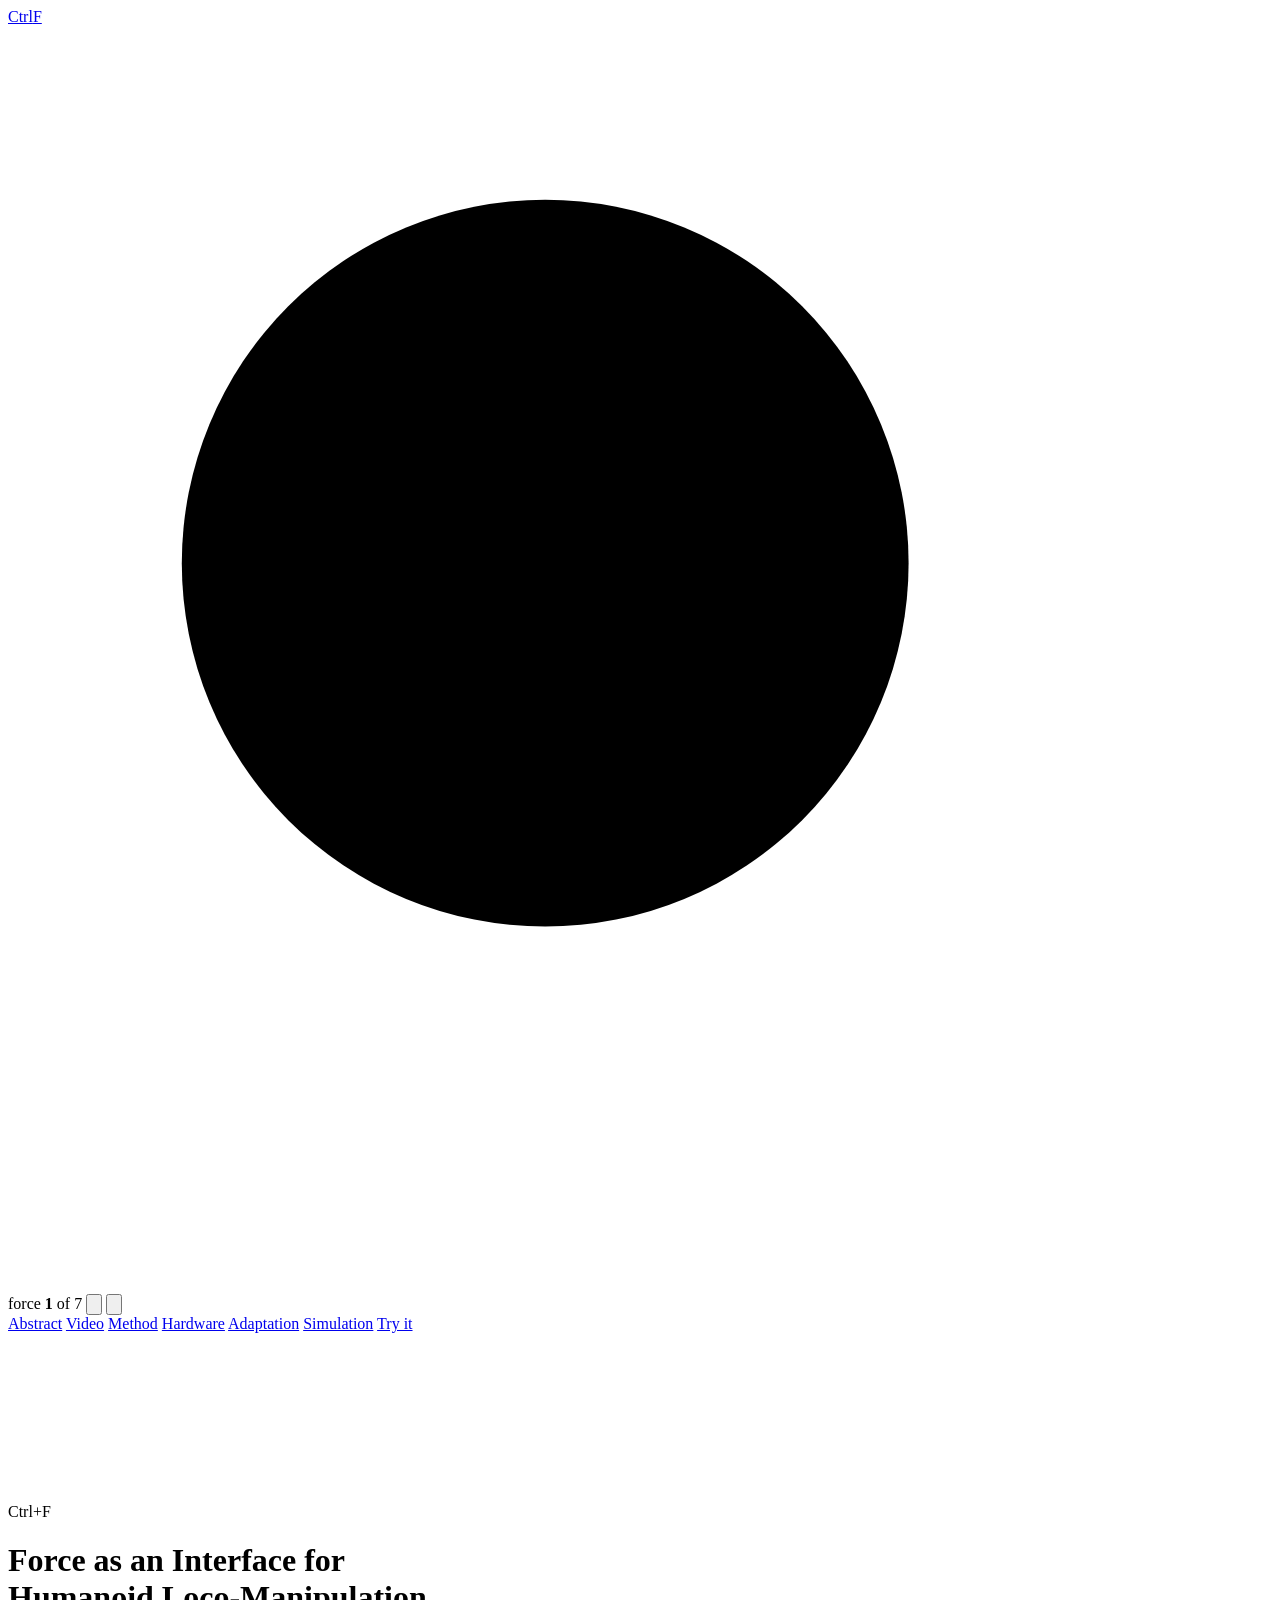
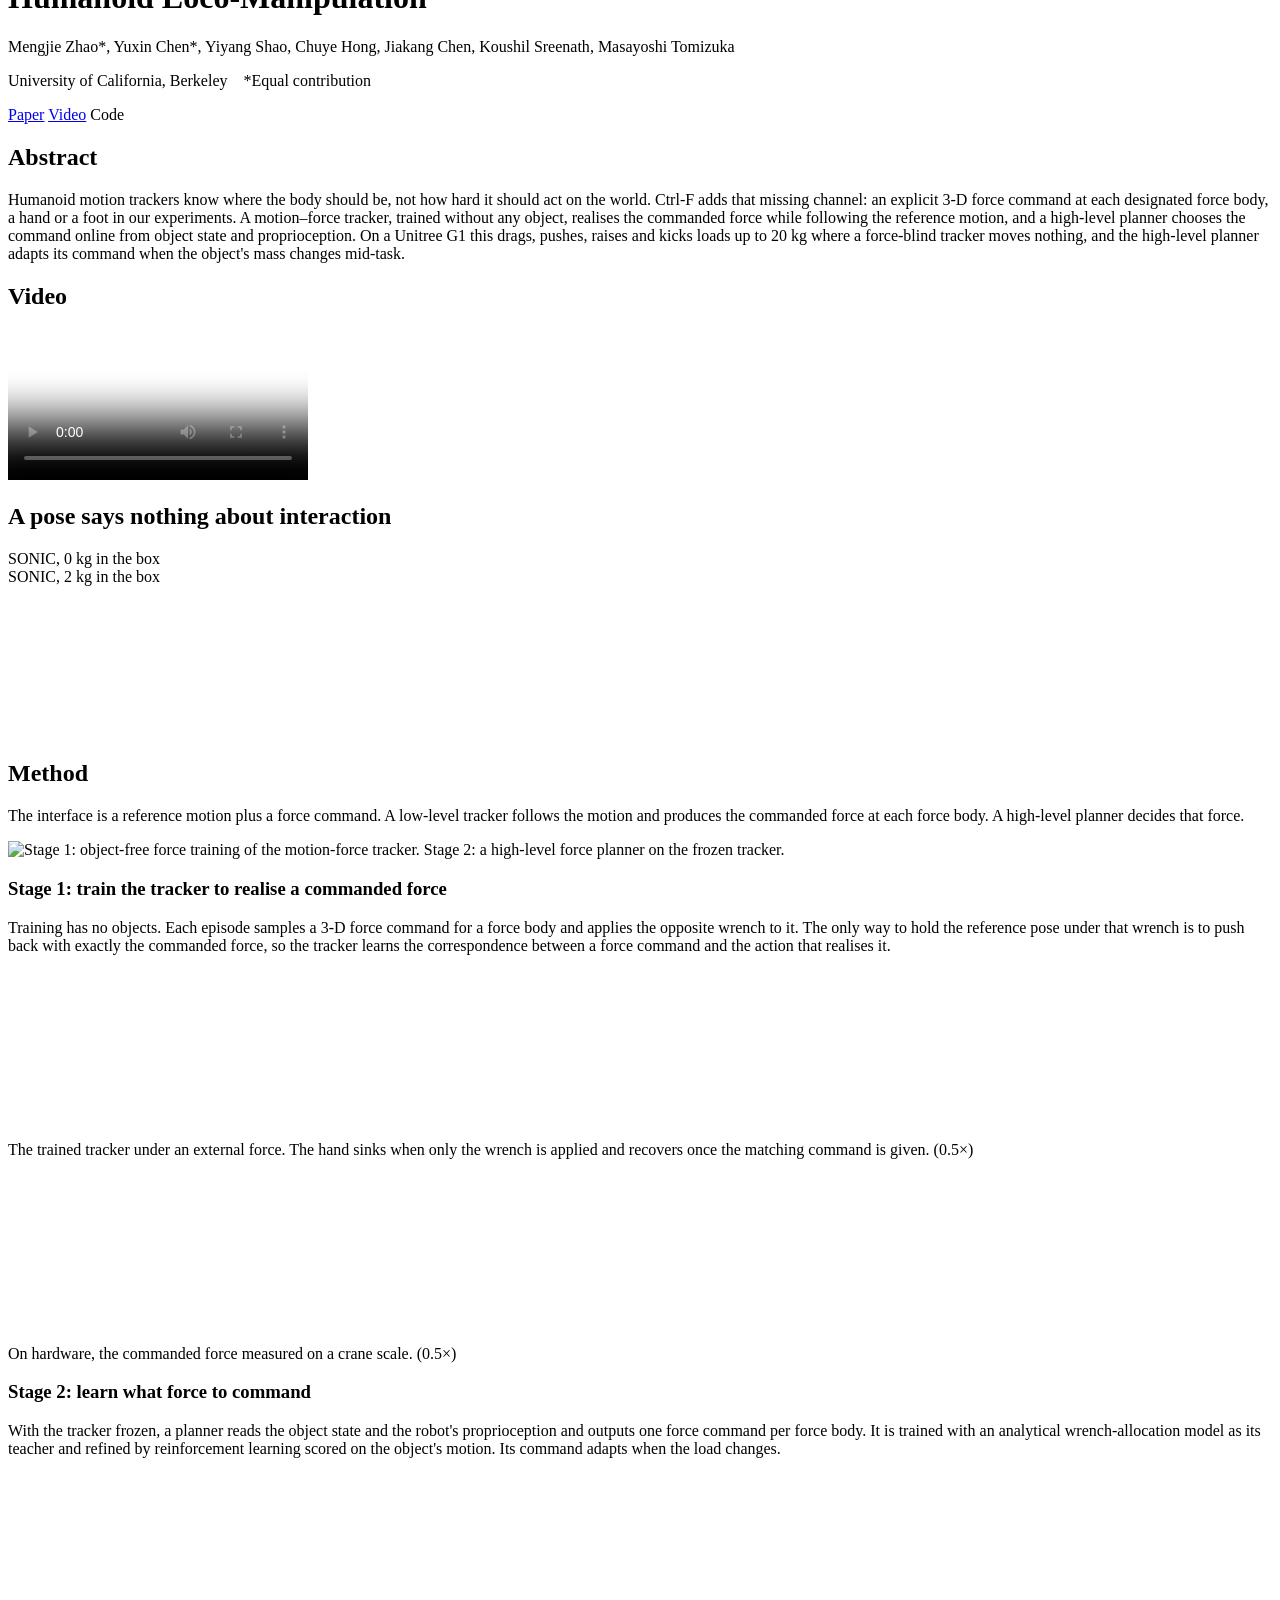
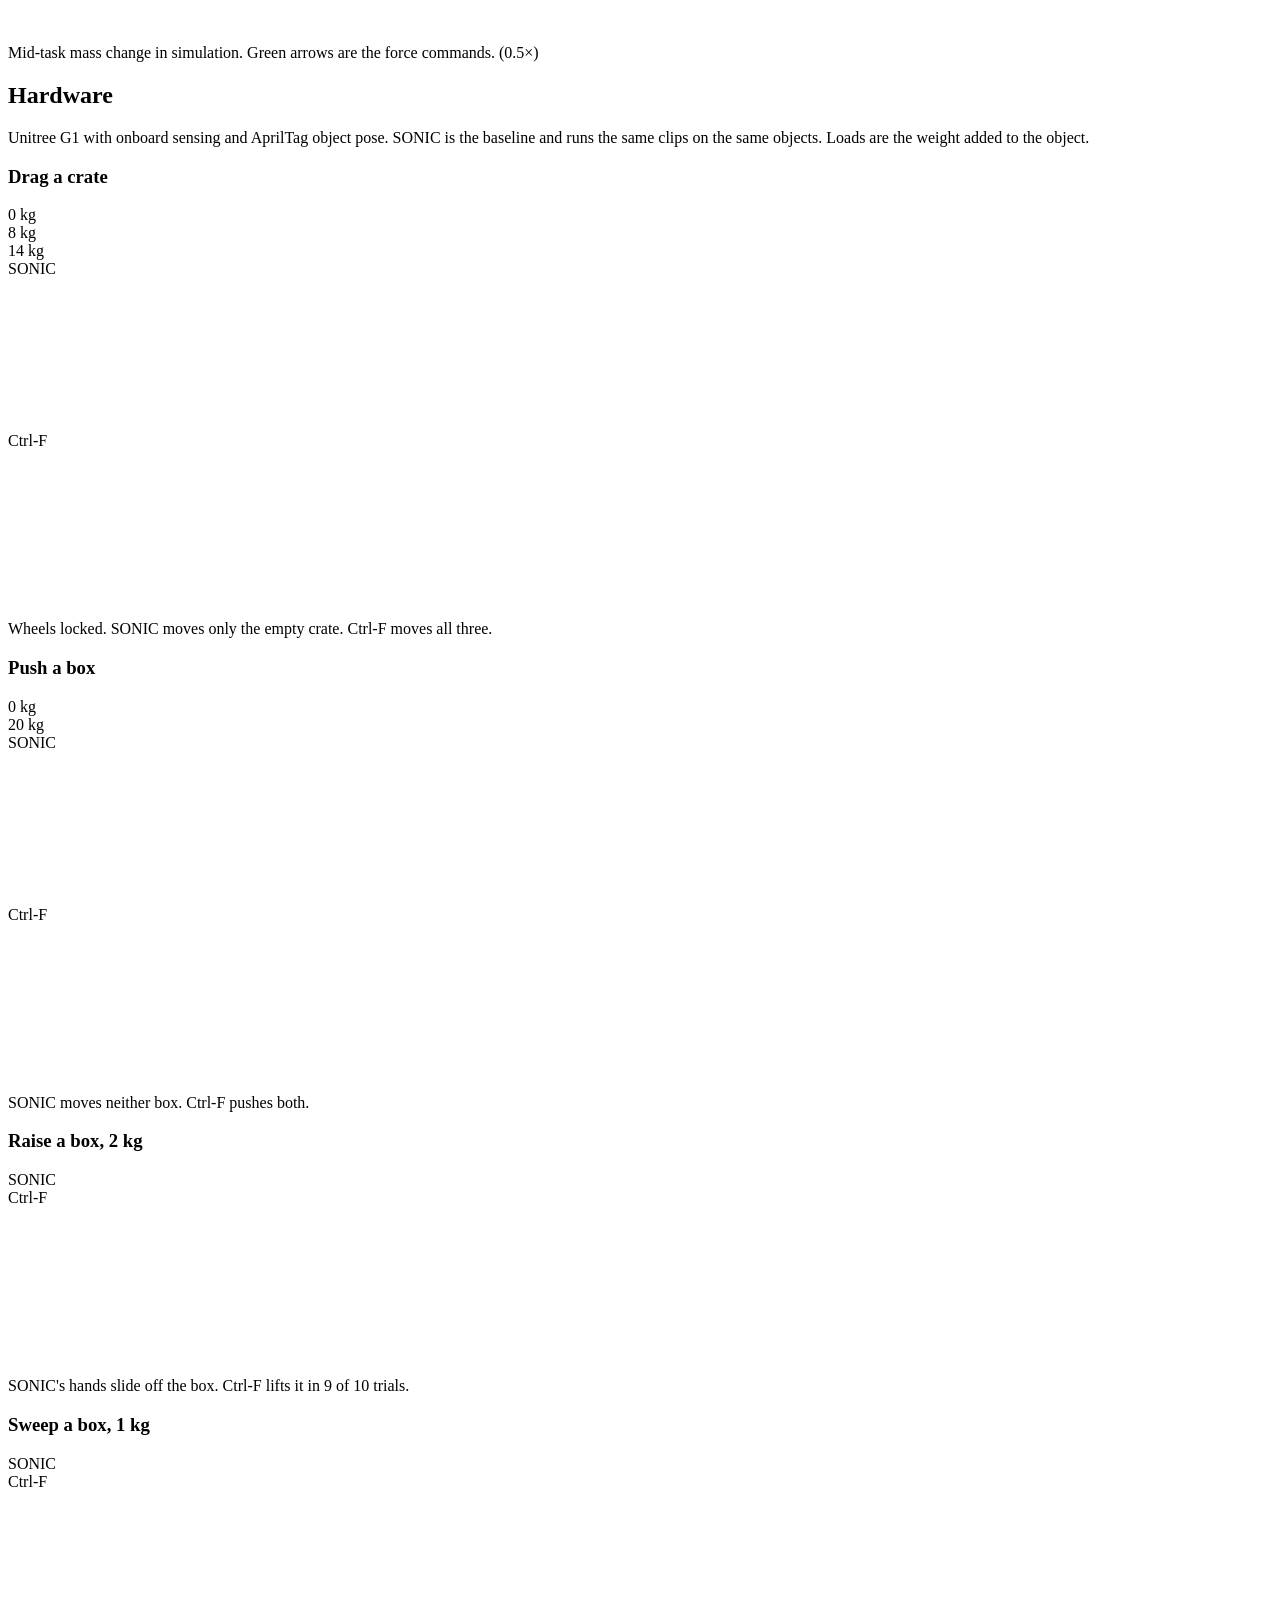
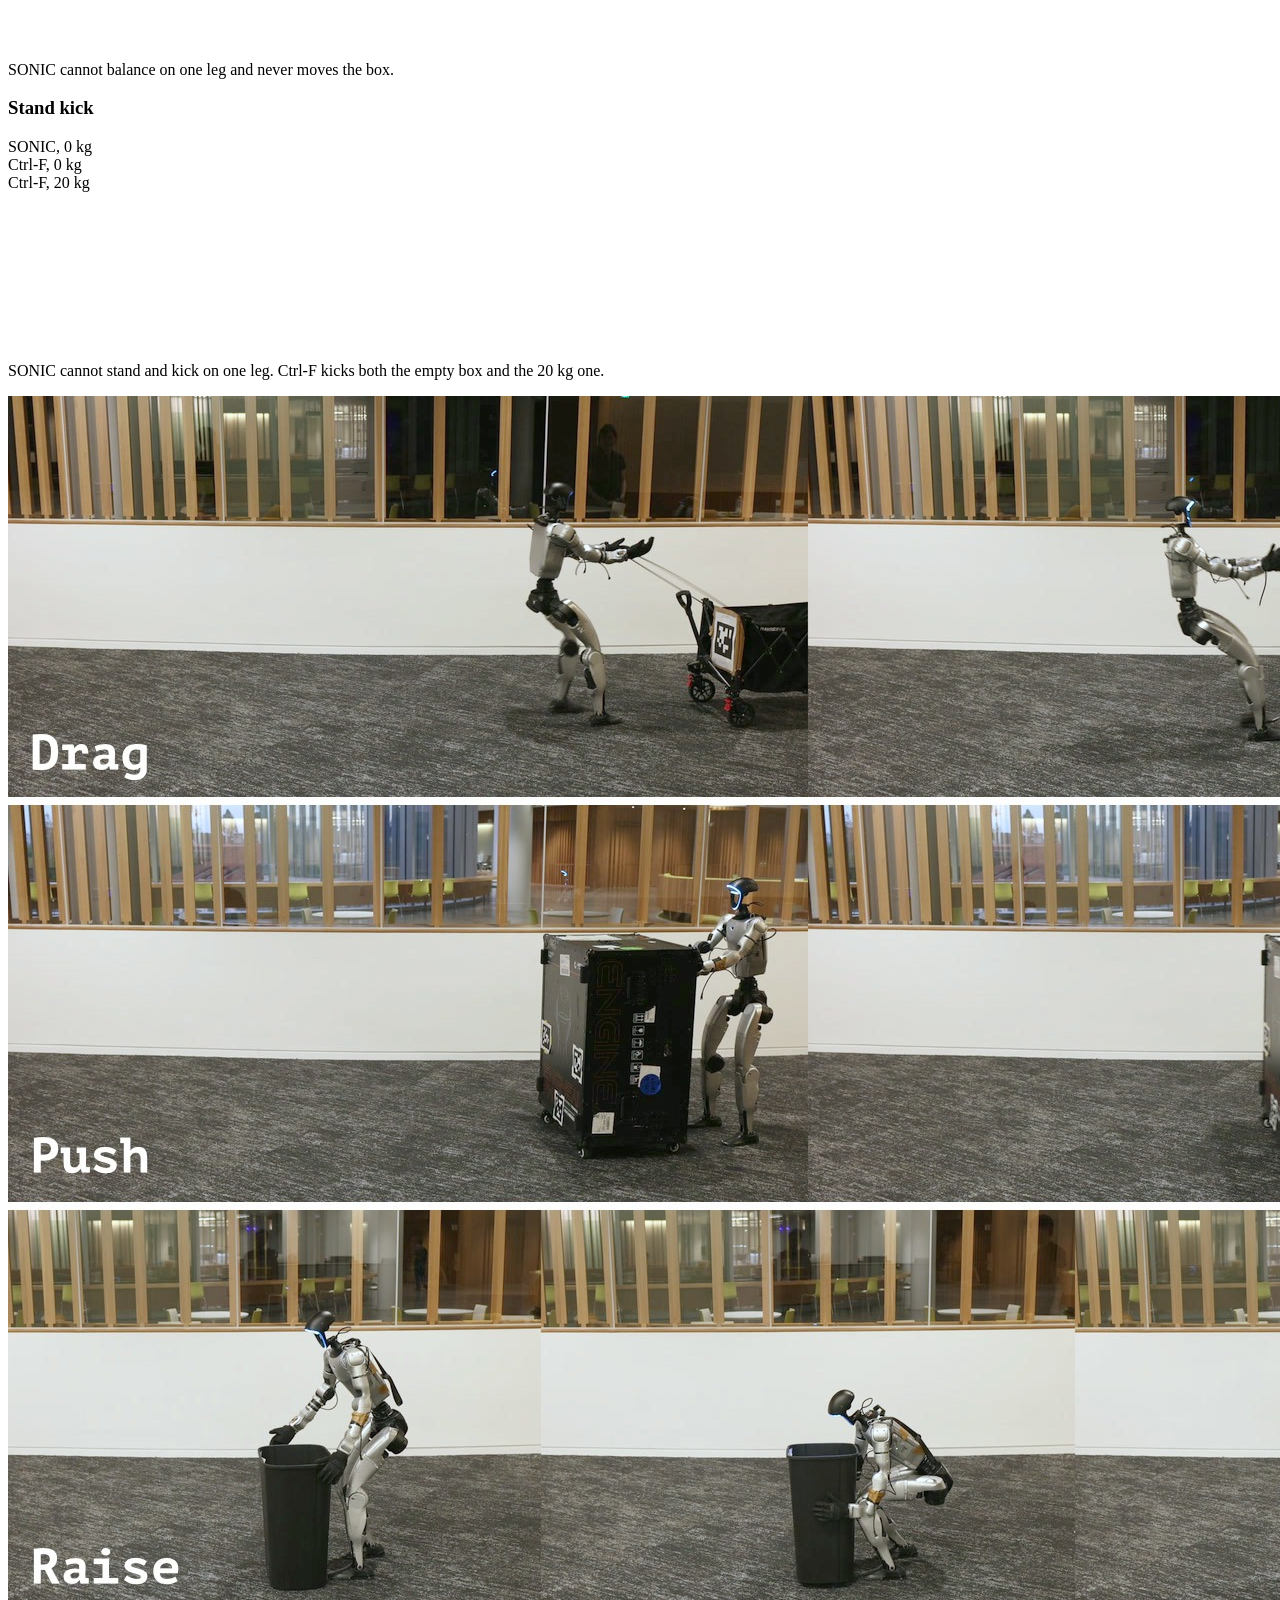
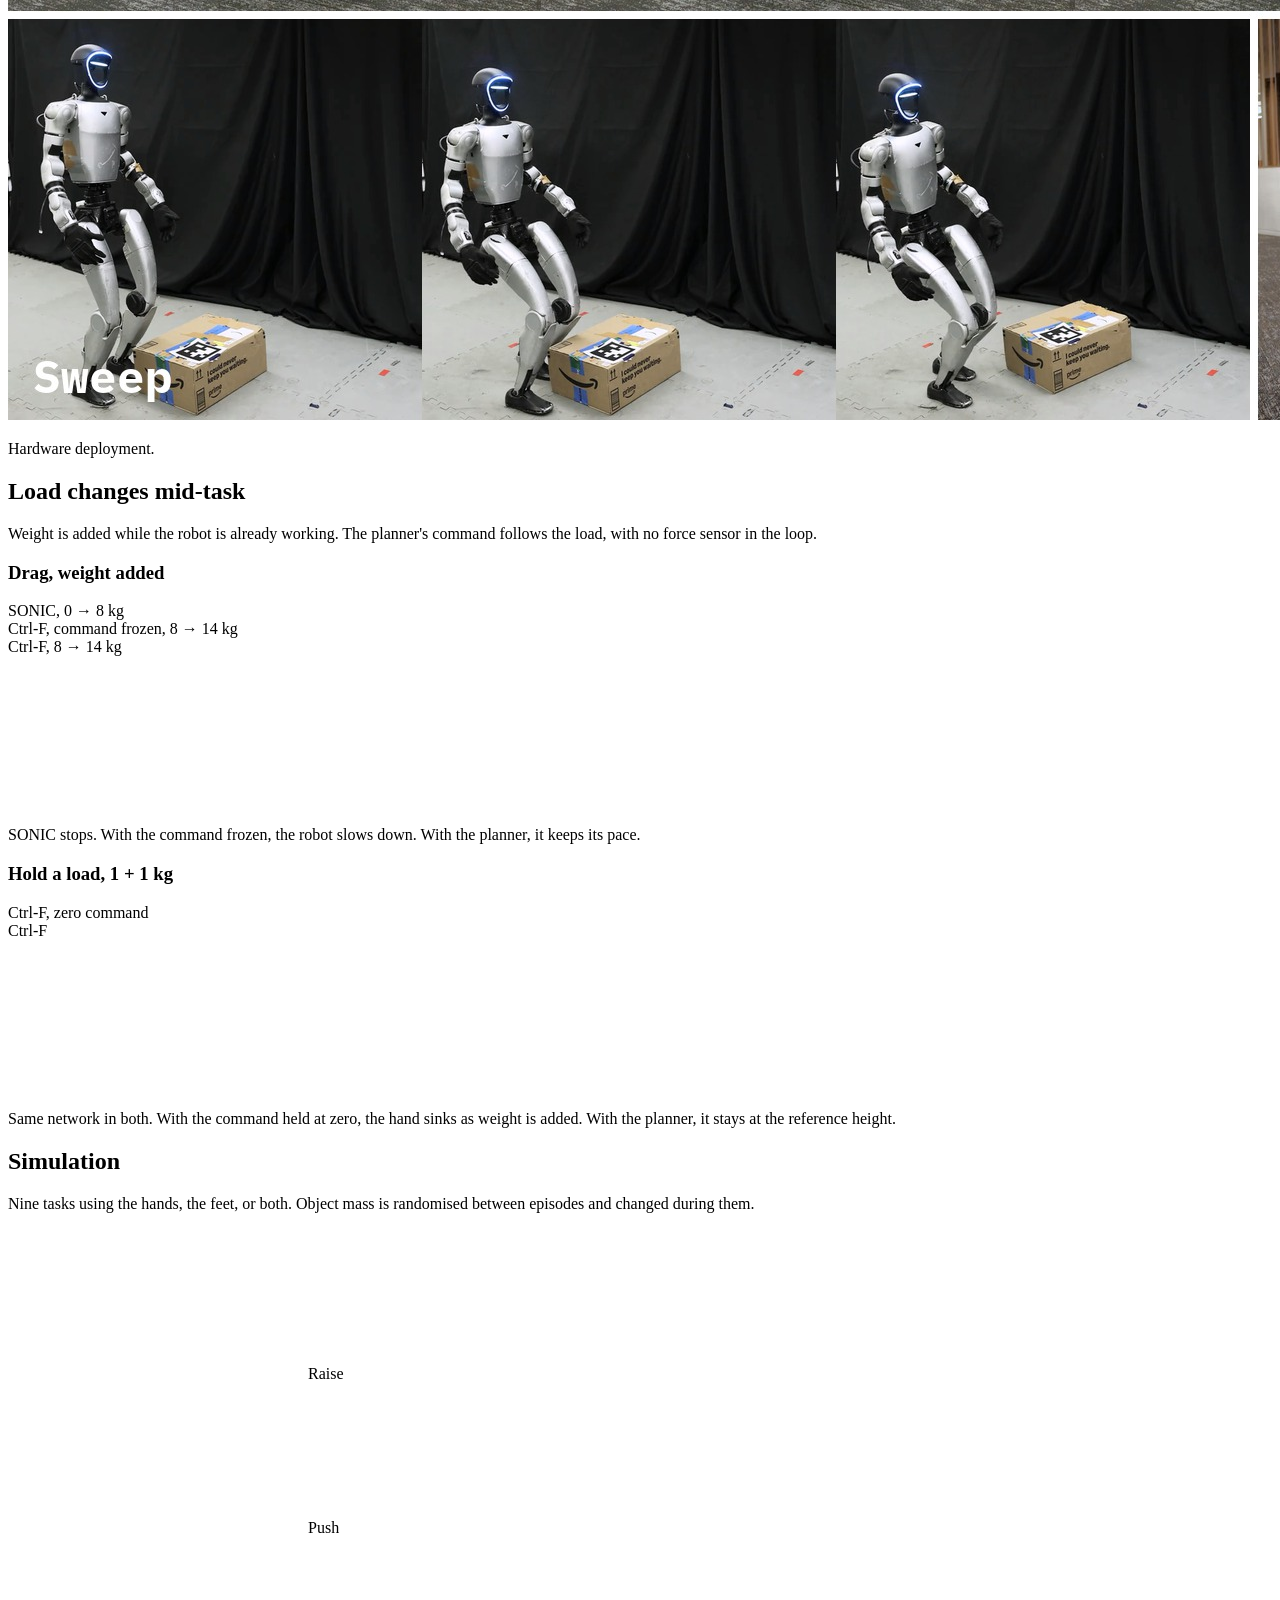
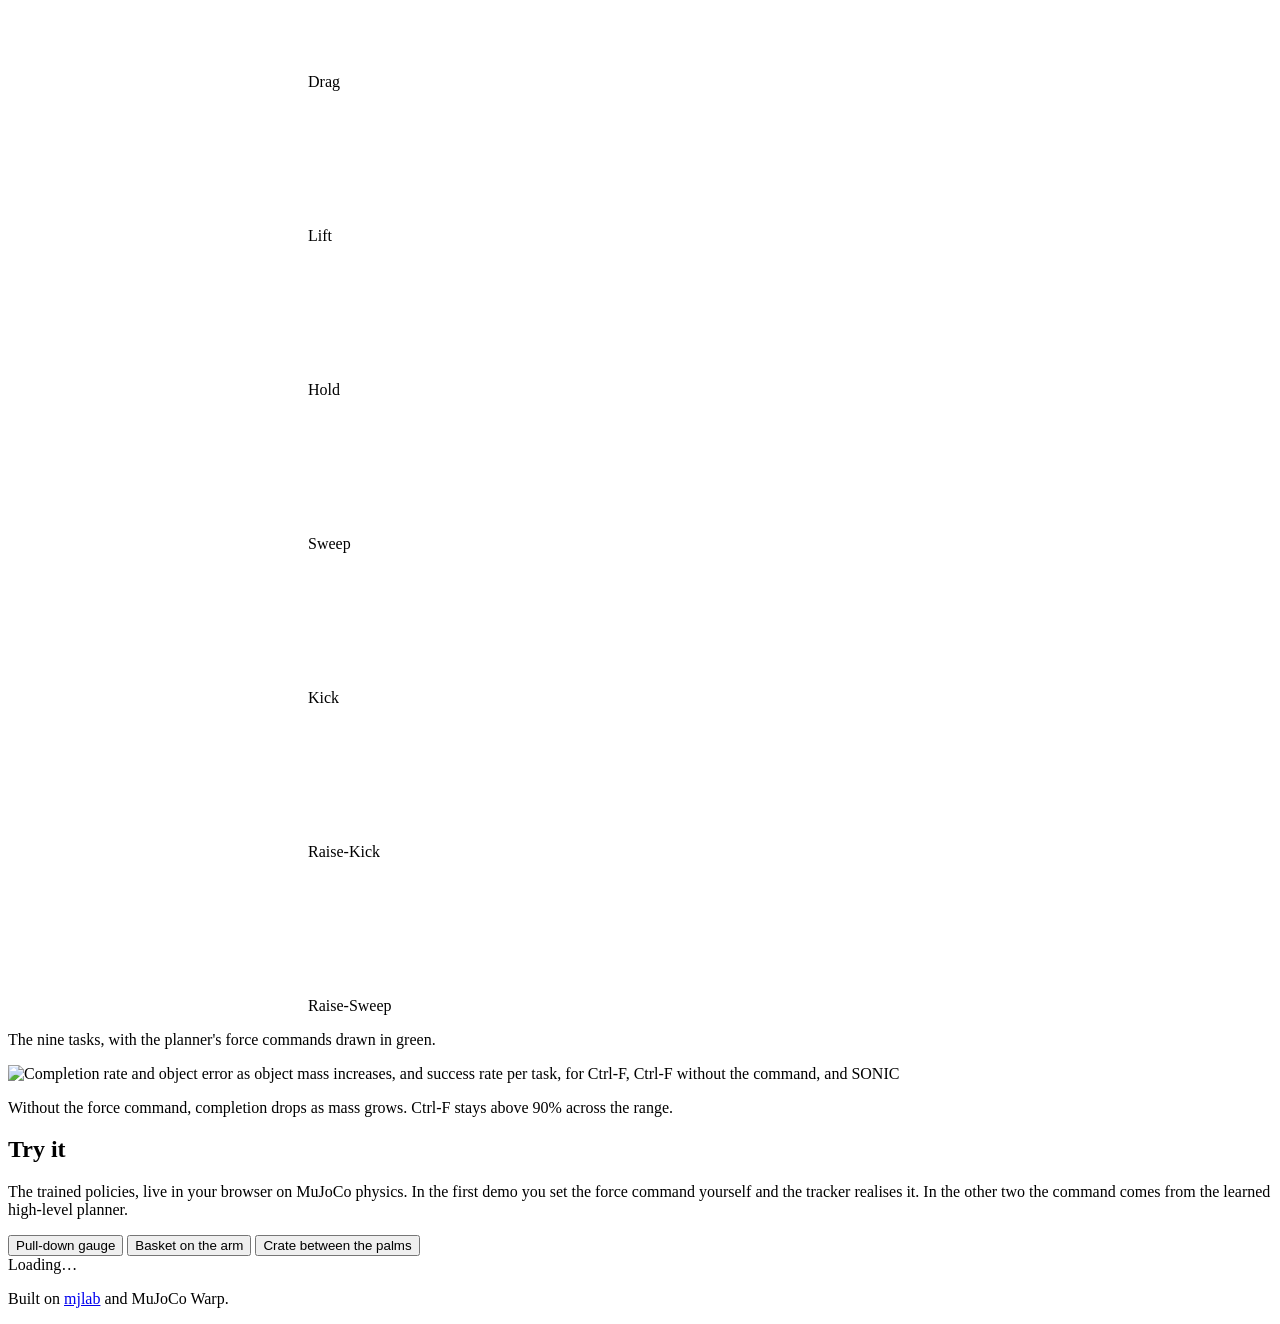
==== night.html @ f134eea0 "Hardware figure: use the new six-task strip from the paper Co-Authored-By: Claude Opus 5.5 <noreply@" ====
<!doctype html>
<html lang="en">
<head>
<meta charset="utf-8">
<meta name="viewport" content="width=device-width, initial-scale=1">
<title>Ctrl-F: Force as an Interface for Humanoid Loco-Manipulation</title>
<meta name="description" content="Ctrl-F augments humanoid motion tracking with an explicit force command: a 3-D force at each hand or foot, chosen online from object state.">
<link rel="icon" href="favicon.ico" sizes="48x48">
<link rel="icon" href="assets/icon/favicon.svg" type="image/svg+xml">
<link rel="apple-touch-icon" href="assets/icon/apple-touch-icon.png">
<meta property="og:type" content="website">
<meta property="og:url" content="https://forcectrl.github.io/">
<meta property="og:title" content="Ctrl-F: Force as an Interface for Humanoid Loco-Manipulation">
<meta property="og:description" content="Ctrl-F augments humanoid motion tracking with an explicit force command: a 3-D force at each hand or foot, chosen online from object state.">
<meta property="og:image" content="https://forcectrl.github.io/assets/icon/og.png">
<meta property="og:image:width" content="1200">
<meta property="og:image:height" content="630">
<meta name="twitter:card" content="summary_large_image">
<meta name="twitter:image" content="https://forcectrl.github.io/assets/icon/og.png">
<link rel="preconnect" href="https://fonts.googleapis.com">
<link rel="preconnect" href="https://fonts.gstatic.com" crossorigin>
<link href="https://fonts.googleapis.com/css2?family=Inter+Tight:wght@600;700&family=Inter:wght@400;500;600&display=swap" rel="stylesheet">
<meta name="robots" content="noindex">
<link rel="stylesheet" href="styles.css?v=45">
<link rel="stylesheet" href="styles-night.css?v=3">
</head>
<body>

<nav class="nav" aria-label="Sections">
  <a class="nav-brand" href="#top" aria-label="Ctrl-F"><span class="key key-sm">Ctrl</span><span class="key key-sm">F</span></a>
  <div class="find" role="search" aria-label="Sections as find matches">
    <svg class="find-ico" viewBox="0 0 16 16" aria-hidden="true"><circle cx="6.8" cy="6.8" r="4.6"/><path d="M10.2 10.2 14 14"/></svg>
    <span class="find-q" aria-hidden="true">force</span>
    <span class="find-n" aria-live="polite"><b>1</b> of 7</span>
    <span class="find-sep" aria-hidden="true"></span>
    <button class="find-btn" type="button" data-step="-1" aria-label="Previous section"><svg viewBox="0 0 16 16" aria-hidden="true"><path d="M4 10l4-4 4 4"/></svg></button>
    <button class="find-btn" type="button" data-step="1" aria-label="Next section"><svg viewBox="0 0 16 16" aria-hidden="true"><path d="M4 6l4 4 4-4"/></svg></button>
  </div>
  <div class="nav-links">
    <a href="#abstract">Abstract</a>
    <a href="#video">Video</a>
    <a href="#method">Method</a>
    <a href="#hardware">Hardware</a>
    <a href="#adapt">Adaptation</a>
    <a href="#sim">Simulation</a>
    <a href="#demo">Try it</a>
  </div>
</nav>

<main id="top">

<div class="hero-pin">
<header class="hero">
  <div class="hero-media">
  <video class="hero-video" autoplay muted loop playsinline poster="assets/posters/teaser.jpg" data-hero>
    <source src="assets/clips/teaser.mp4" type="video/mp4">
  </video>
  <div class="hero-shade"></div>
  </div>
  <div class="wrap hero-inner">
    <p class="wordmark" aria-label="Ctrl-F"><span class="key"><span class="cap">Ctrl</span></span><span class="plus">+</span><span class="key"><span class="cap">F</span></span></p>
    <h1 class="title">Force as an Interface for<br> Humanoid Loco-Manipulation</h1>
    <p class="authors"><span>Mengjie Zhao*</span>, <span>Yuxin Chen*</span>, <span>Yiyang Shao</span>, <span>Chuye Hong</span>, <span>Jiakang Chen</span>, <span>Koushil Sreenath</span>, <span>Masayoshi Tomizuka</span></p>
    <p class="affil">University of California, Berkeley&emsp;<span>*Equal contribution</span></p>
    <p class="links">
      <a class="pill solid lg" href="assets/ctrlf_icra_draft.pdf">Paper</a>
      <a class="pill out lg" href="#video">Video</a>
      <span class="pill out lg">Code</span>
    </p>
  </div>
</header>
<div class="hero-hold" aria-hidden="true"></div>
</div>

<section id="abstract" class="sec">
  <div class="wrap-copy head">
    <h2 class="hx">Abstract</h2>
    <p class="lede big">Humanoid motion trackers know where the body should be, not how hard it should act on the world. Ctrl-F adds that missing channel: an explicit 3-D force command at each designated force body, a hand or a foot in our experiments. A motion&ndash;force tracker, trained without any object, realises the commanded force while following the reference motion, and a high-level planner chooses the command online from object state and proprioception. On a Unitree G1 this drags, pushes, raises and kicks loads up to 20 kg where a force-blind tracker moves nothing, and the high-level planner adapts its command when the object's mass changes mid-task.</p>
  </div>
</section>

<section id="video" class="sec band">
  <div class="wrap-copy head">
    <h2 class="hx">Video</h2>
  </div>
  <div class="wrap-mid">
    <video class="card" controls playsinline preload="metadata" poster="assets/posters/teaser.jpg">
      <source src="assets/video/ctrlf_web_film_1080p.mp4" type="video/mp4">
    </video>
  </div>
</section>

<section id="problem" class="sec">
  <div class="wrap-copy head">
    <h2 class="hx">A pose says nothing about interaction</h2>
  </div>
  <div class="wrap-mid">
    <div class="grid grid-2 portrait">
      <div class="hdr">SONIC, 0 kg in the box</div>
      <div class="hdr">SONIC, 2 kg in the box</div>
      <video muted loop playsinline preload="none" poster="assets/posters/bg_sonic_raise_0kg.jpg" data-lazy><source src="assets/clips/bg_sonic_raise_0kg.mp4" type="video/mp4"></video>
      <video muted loop playsinline preload="none" poster="assets/posters/bg_sonic_raise_2kg.jpg" data-lazy><source src="assets/clips/bg_sonic_raise_2kg.mp4" type="video/mp4"></video>
    </div>
  </div>
</section>

<section id="method" class="sec band">
  <div class="wrap-copy head">
    <h2 class="hx">Method</h2>
    <p class="lede">The interface is a reference motion plus a force command. A low-level tracker follows the motion and produces the commanded force at each force body. A high-level planner decides that force.</p>
  </div>
  <div class="wrap-mid method-pin">
    <div class="pin">
      <div class="card white pad fig-stages"><img src="assets/fig/fig_method_dark.png" alt="Stage 1: object-free force training of the motion-force tracker. Stage 2: a high-level force planner on the frozen tracker." loading="lazy"><i class="veil v1"></i><i class="veil v2"></i></div>
    </div>
    <div class="steps">
      <div class="step" data-step="1">
        <h3 class="hl-head">Stage 1: train the tracker to realise a commanded force</h3>
        <p class="lede">Training has no objects. Each episode samples a 3-D force command for a force body and applies the opposite wrench to it. The only way to hold the reference pose under that wrench is to push back with exactly the commanded force, so the tracker learns the correspondence between a force command and the action that realises it.</p>
    <div class="grid grid-2 stage-media">
      <div>
        <video muted loop playsinline preload="none" poster="assets/posters/sup_mech.jpg" data-lazy><source src="assets/clips/sup_mech.mp4" type="video/mp4"></video>
        <p class="figcap">The trained tracker under an external force. The hand sinks when only the wrench is applied and recovers once the matching command is given. (0.5&times;)</p>
      </div>
      <div>
        <video muted loop playsinline preload="none" poster="assets/posters/sup_gauge.jpg" data-lazy><source src="assets/clips/sup_gauge.mp4" type="video/mp4"></video>
        <p class="figcap">On hardware, the commanded force measured on a crane scale. (0.5&times;)</p>
      </div>
    </div>
      </div>
      <div class="step" data-step="2">
        <h3 class="hl-head">Stage 2: learn what force to command</h3>
        <p class="lede">With the tracker frozen, a planner reads the object state and the robot's proprioception and outputs one force command per force body. It is trained with an analytical wrench-allocation model as its teacher and refined by reinforcement learning scored on the object's motion. Its command adapts when the load changes.</p>
    <video class="card" muted loop playsinline preload="none" poster="assets/posters/sim_mass_step.jpg" data-lazy><source src="assets/clips/sim_mass_step.mp4" type="video/mp4"></video>
    <p class="figcap">Mid-task mass change in simulation. Green arrows are the force commands. (0.5&times;)</p>
      </div>
    </div>
  </div>
</section>

<section id="hardware" class="sec">
  <div class="wrap-copy head">
    <h2 class="hx">Hardware</h2>
    <p class="lede">Unitree G1 with onboard sensing and AprilTag object pose. SONIC is the baseline and runs the same clips on the same objects. Loads are the weight added to the object.</p>
  </div>

  <div class="wrap-mid block">
    <h3 class="hl-sub">Drag a crate</h3>
    <div class="grid grid-3 labeled">
      <div></div><div class="hdr">0 kg</div><div class="hdr">8 kg</div><div class="hdr">14 kg</div>
      <div class="row">SONIC</div>
      <video muted loop playsinline preload="none" poster="assets/posters/drag_sonic_0.jpg" data-lazy><source src="assets/clips/drag_sonic_0.mp4" type="video/mp4"></video>
      <video muted loop playsinline preload="none" poster="assets/posters/drag_sonic_8.jpg" data-lazy><source src="assets/clips/drag_sonic_8.mp4" type="video/mp4"></video>
      <video muted loop playsinline preload="none" poster="assets/posters/drag_sonic_14.jpg" data-lazy><source src="assets/clips/drag_sonic_14.mp4" type="video/mp4"></video>
      <div class="row">Ctrl-F</div>
      <video muted loop playsinline preload="none" poster="assets/posters/drag_ours_0.jpg" data-lazy><source src="assets/clips/drag_ours_0.mp4" type="video/mp4"></video>
      <video muted loop playsinline preload="none" poster="assets/posters/drag_ours_8.jpg" data-lazy><source src="assets/clips/drag_ours_8.mp4" type="video/mp4"></video>
      <video muted loop playsinline preload="none" poster="assets/posters/drag_ours_14.jpg" data-lazy><source src="assets/clips/drag_ours_14.mp4" type="video/mp4"></video>
    </div>
    <p class="figcap center">Wheels locked. SONIC moves only the empty crate. Ctrl-F moves all three.</p>
  </div>

  <div class="wrap-mid block">
    <h3 class="hl-sub">Push a box</h3>
    <div class="grid grid-2 labeled">
      <div></div><div class="hdr">0 kg</div><div class="hdr">20 kg</div>
      <div class="row">SONIC</div>
      <video muted loop playsinline preload="none" poster="assets/posters/push_sonic_0.jpg" data-lazy><source src="assets/clips/push_sonic_0.mp4" type="video/mp4"></video>
      <video muted loop playsinline preload="none" poster="assets/posters/push_sonic_20.jpg" data-lazy><source src="assets/clips/push_sonic_20.mp4" type="video/mp4"></video>
      <div class="row">Ctrl-F</div>
      <video muted loop playsinline preload="none" poster="assets/posters/push_ours_0.jpg" data-lazy><source src="assets/clips/push_ours_0.mp4" type="video/mp4"></video>
      <video muted loop playsinline preload="none" poster="assets/posters/push_ours_20.jpg" data-lazy><source src="assets/clips/push_ours_20.mp4" type="video/mp4"></video>
    </div>
    <p class="figcap center">SONIC moves neither box. Ctrl-F pushes both.</p>
  </div>

  <div class="wrap-mid block">
    <div class="grid grid-2 gap-wide">
      <div>
        <h3 class="hl-sub">Raise a box, 2 kg</h3>
        <div class="grid grid-2 portrait">
          <div class="hdr">SONIC</div><div class="hdr">Ctrl-F</div>
          <video muted loop playsinline preload="none" poster="assets/posters/raise_sonic_2kg.jpg" data-lazy><source src="assets/clips/raise_sonic_2kg.mp4" type="video/mp4"></video>
          <video muted loop playsinline preload="none" poster="assets/posters/raise_ours_2kg.jpg" data-lazy><source src="assets/clips/raise_ours_2kg.mp4" type="video/mp4"></video>
        </div>
        <p class="figcap">SONIC's hands slide off the box. Ctrl-F lifts it in 9 of 10 trials.</p>
      </div>
      <div>
        <h3 class="hl-sub">Sweep a box, 1 kg</h3>
        <div class="grid grid-2 portrait">
          <div class="hdr">SONIC</div><div class="hdr">Ctrl-F</div>
          <video muted loop playsinline preload="none" poster="assets/posters/sweep_sonic.jpg" data-lazy><source src="assets/clips/sweep_sonic.mp4" type="video/mp4"></video>
          <video muted loop playsinline preload="none" poster="assets/posters/sweep_ours.jpg" data-lazy><source src="assets/clips/sweep_ours.mp4" type="video/mp4"></video>
        </div>
        <p class="figcap">SONIC cannot balance on one leg and never moves the box.</p>
      </div>
    </div>
  </div>

  <div class="wrap-mid block">
    <h3 class="hl-sub">Stand kick</h3>
    <div class="grid grid-3 portrait">
      <div class="hdr">SONIC, 0 kg</div><div class="hdr">Ctrl-F, 0 kg</div><div class="hdr">Ctrl-F, 20 kg</div>
      <video muted loop playsinline preload="none" poster="assets/posters/kick_sonic_0.jpg" data-lazy><source src="assets/clips/kick_sonic_0.mp4" type="video/mp4"></video>
      <video muted loop playsinline preload="none" poster="assets/posters/kick_ours_0.jpg" data-lazy><source src="assets/clips/kick_ours_0.mp4" type="video/mp4"></video>
      <video muted loop playsinline preload="none" poster="assets/posters/kick_ours_20.jpg" data-lazy><source src="assets/clips/kick_ours_20.mp4" type="video/mp4"></video>
    </div>
    <p class="figcap center">SONIC cannot stand and kick on one leg. Ctrl-F kicks both the empty box and the 20 kg one.</p>
  </div>

  <div class="wrap-mid block">
    <img class="card" src="assets/fig/fig_real_tasks_all.jpg" alt="Frame strips of the hardware deployment: drag, push, raise, kick, sweep, and raise-walk-kick" loading="lazy">
    <p class="figcap center">Hardware deployment.</p>
  </div>
</section>

<section id="adapt" class="sec band">
  <div class="wrap-copy head">
    <h2 class="hx">Load changes mid-task</h2>
    <p class="lede">Weight is added while the robot is already working. The planner's command follows the load, with no force sensor in the loop.</p>
  </div>

  <div class="wrap-mid block">
    <h3 class="hl-sub">Drag, weight added</h3>
    <div class="grid grid-3">
      <div class="hdr">SONIC, 0 &rarr; 8 kg</div><div class="hdr">Ctrl-F, command frozen, 8 &rarr; 14 kg</div><div class="hdr">Ctrl-F, 8 &rarr; 14 kg</div>
      <video muted loop playsinline preload="none" poster="assets/posters/adp_drag_sonic.jpg" data-lazy><source src="assets/clips/adp_drag_sonic.mp4" type="video/mp4"></video>
      <video muted loop playsinline preload="none" poster="assets/posters/adp_drag_fixhl.jpg" data-lazy><source src="assets/clips/adp_drag_fixhl.mp4" type="video/mp4"></video>
      <video muted loop playsinline preload="none" poster="assets/posters/adp_drag_ours.jpg" data-lazy><source src="assets/clips/adp_drag_ours.mp4" type="video/mp4"></video>
    </div>
    <p class="figcap center">SONIC stops. With the command frozen, the robot slows down. With the planner, it keeps its pace.</p>
  </div>

  <div class="wrap-mid block">
    <h3 class="hl-sub">Hold a load, 1 + 1 kg</h3>
    <div class="grid grid-2">
      <div class="hdr">Ctrl-F, zero command</div><div class="hdr">Ctrl-F</div>
      <video muted loop playsinline preload="none" poster="assets/posters/adp_rope_0cmd.jpg" data-lazy><source src="assets/clips/adp_rope_0cmd.mp4" type="video/mp4"></video>
      <video muted loop playsinline preload="none" poster="assets/posters/adp_rope_ours.jpg" data-lazy><source src="assets/clips/adp_rope_ours.mp4" type="video/mp4"></video>
    </div>
    <p class="figcap center">Same network in both. With the command held at zero, the hand sinks as weight is added. With the planner, it stays at the reference height.</p>
  </div>
</section>

<section id="sim" class="sec">
  <div class="wrap-copy head">
    <h2 class="hx">Simulation</h2>
    <p class="lede">Nine tasks using the hands, the feet, or both. Object mass is randomised between episodes and changed during them.</p>
  </div>
  <div class="wrap-mid">
    <div class="tiles">
      <div class="tile"><video muted loop playsinline preload="none" poster="assets/posters/task_raise.jpg" data-lazy><source src="assets/clips/task_raise.mp4" type="video/mp4"></video><span class="tag">Raise</span></div>
      <div class="tile"><video muted loop playsinline preload="none" poster="assets/posters/task_push.jpg" data-lazy><source src="assets/clips/task_push.mp4" type="video/mp4"></video><span class="tag">Push</span></div>
      <div class="tile"><video muted loop playsinline preload="none" poster="assets/posters/task_drag.jpg" data-lazy><source src="assets/clips/task_drag.mp4" type="video/mp4"></video><span class="tag">Drag</span></div>
      <div class="tile"><video muted loop playsinline preload="none" poster="assets/posters/task_lift.jpg" data-lazy><source src="assets/clips/task_lift.mp4" type="video/mp4"></video><span class="tag">Lift</span></div>
      <div class="tile"><video muted loop playsinline preload="none" poster="assets/posters/task_hold.jpg" data-lazy><source src="assets/clips/task_hold.mp4" type="video/mp4"></video><span class="tag">Hold</span></div>
      <div class="tile"><video muted loop playsinline preload="none" poster="assets/posters/task_sweep.jpg" data-lazy><source src="assets/clips/task_sweep.mp4" type="video/mp4"></video><span class="tag">Sweep</span></div>
      <div class="tile"><video muted loop playsinline preload="none" poster="assets/posters/task_kick.jpg" data-lazy><source src="assets/clips/task_kick.mp4" type="video/mp4"></video><span class="tag">Kick</span></div>
      <div class="tile"><video muted loop playsinline preload="none" poster="assets/posters/task_raise_kick.jpg" data-lazy><source src="assets/clips/task_raise_kick.mp4" type="video/mp4"></video><span class="tag">Raise-Kick</span></div>
      <div class="tile"><video muted loop playsinline preload="none" poster="assets/posters/task_raise_sweep.jpg" data-lazy><source src="assets/clips/task_raise_sweep.mp4" type="video/mp4"></video><span class="tag">Raise-Sweep</span></div>
    </div>
    <p class="figcap center">The nine tasks, with the planner's force commands drawn in green.</p>
  </div>
  <div class="wrap-mid block">
    <img class="card" src="assets/fig/fig_q2_dark.png" alt="Completion rate and object error as object mass increases, and success rate per task, for Ctrl-F, Ctrl-F without the command, and SONIC" loading="lazy">
    <p class="figcap center">Without the force command, completion drops as mass grows. Ctrl-F stays above 90% across the range.</p>
  </div>
</section>

<section id="demo" class="sec dark">
  <div class="wrap-copy head">
    <h2 class="hx">Try it</h2>
    <p class="lede">The trained policies, live in your browser on MuJoCo physics. In the first demo you set the force command yourself and the tracker realises it. In the other two the command comes from the learned high-level planner.</p>
  </div>
  <div class="wrap-mid">
    <div class="demo-tabs" role="tablist">
      <button type="button" role="tab" data-src="sim/demo1.html?embed">Pull-down gauge</button>
      <button type="button" role="tab" data-src="sim/demo2.html?embed">Basket on the arm</button>
      <button type="button" role="tab" data-src="sim/demo3.html?embed">Crate between the palms</button>
    </div>
    <div class="demo-frame">
      <div class="demo-placeholder">Loading…</div>
      <iframe id="demo-iframe" title="Interactive demo" allow="fullscreen" hidden></iframe>
    </div>
  </div>
</section>

<section id="cite" class="sec">
  <div class="wrap-copy">
    <p class="foot">Built on <a href="https://github.com/mujocolab/mjlab">mjlab</a> and MuJoCo Warp.</p>
  </div>
</section>

</main>

<script src="main.js?v=11"></script>
<script src="motion.js?v=4"></script>
<script src="find.js?v=1"></script>
</body>
</html>
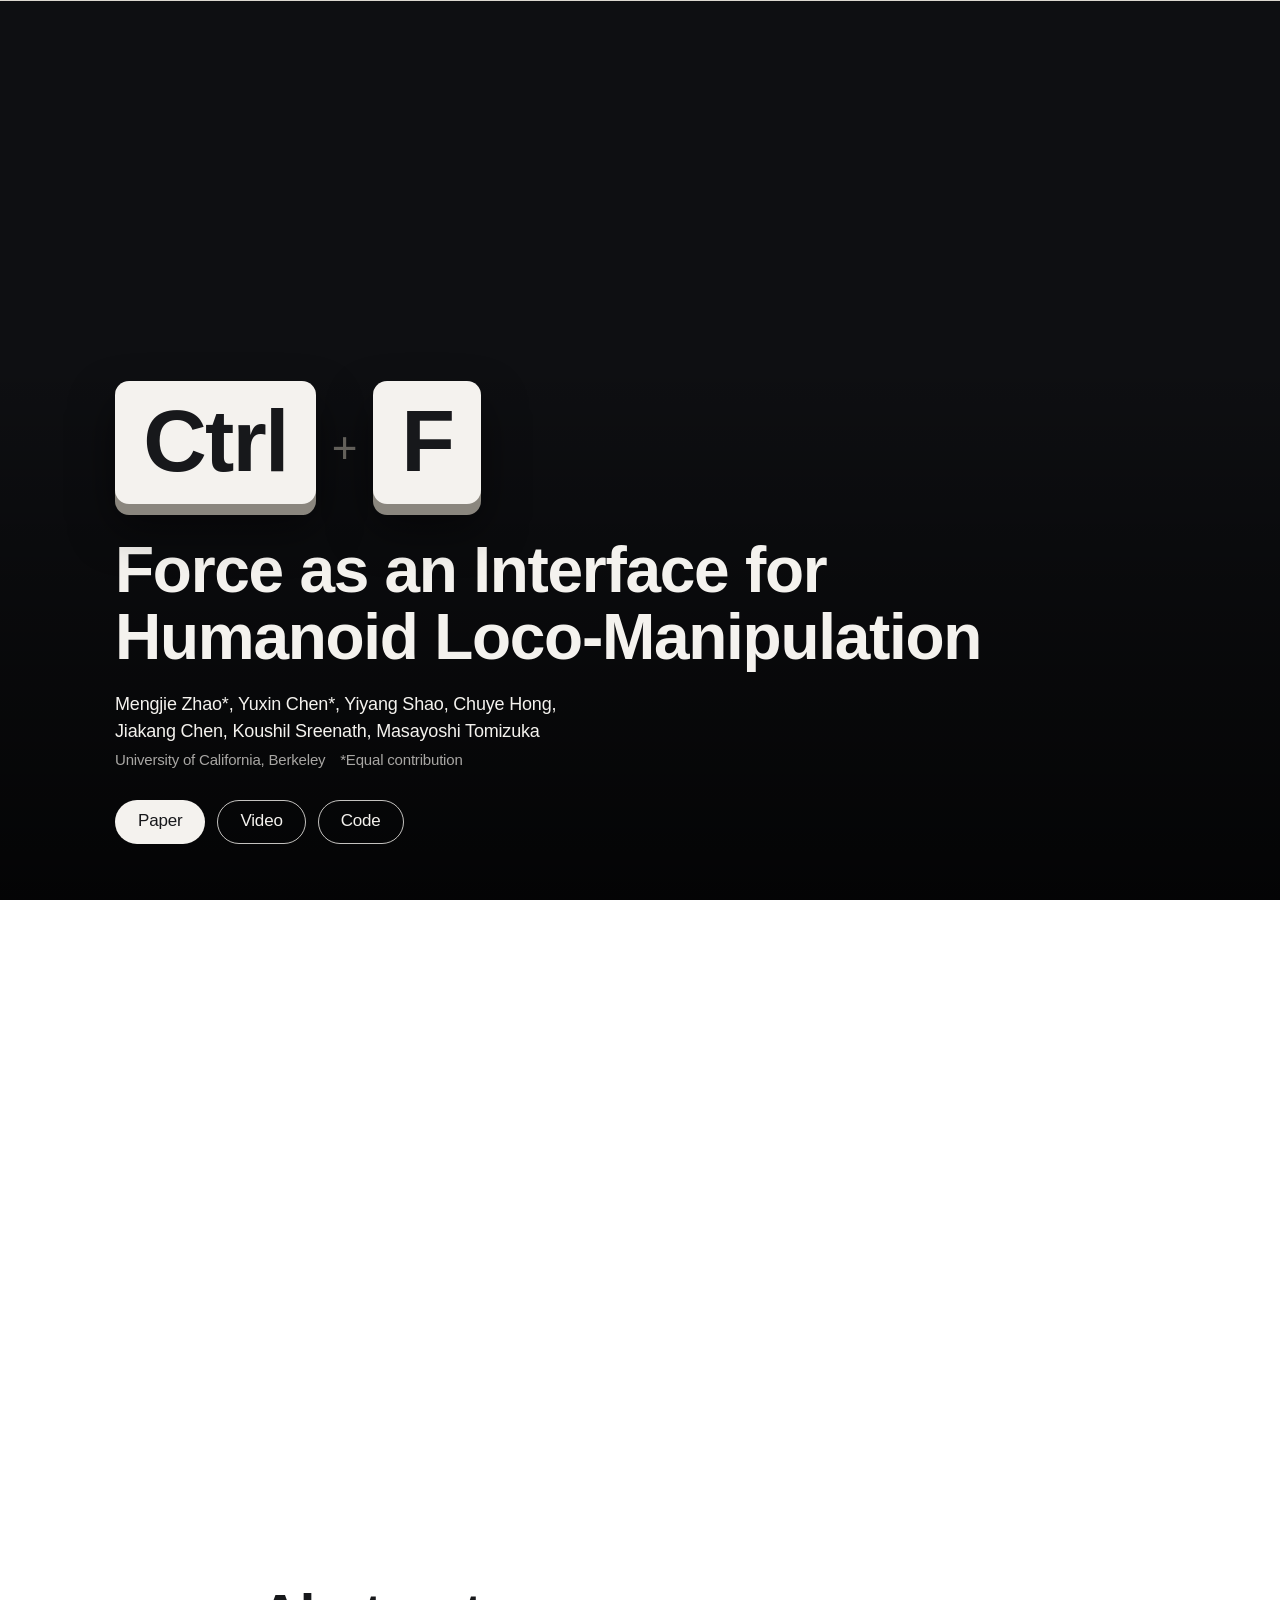
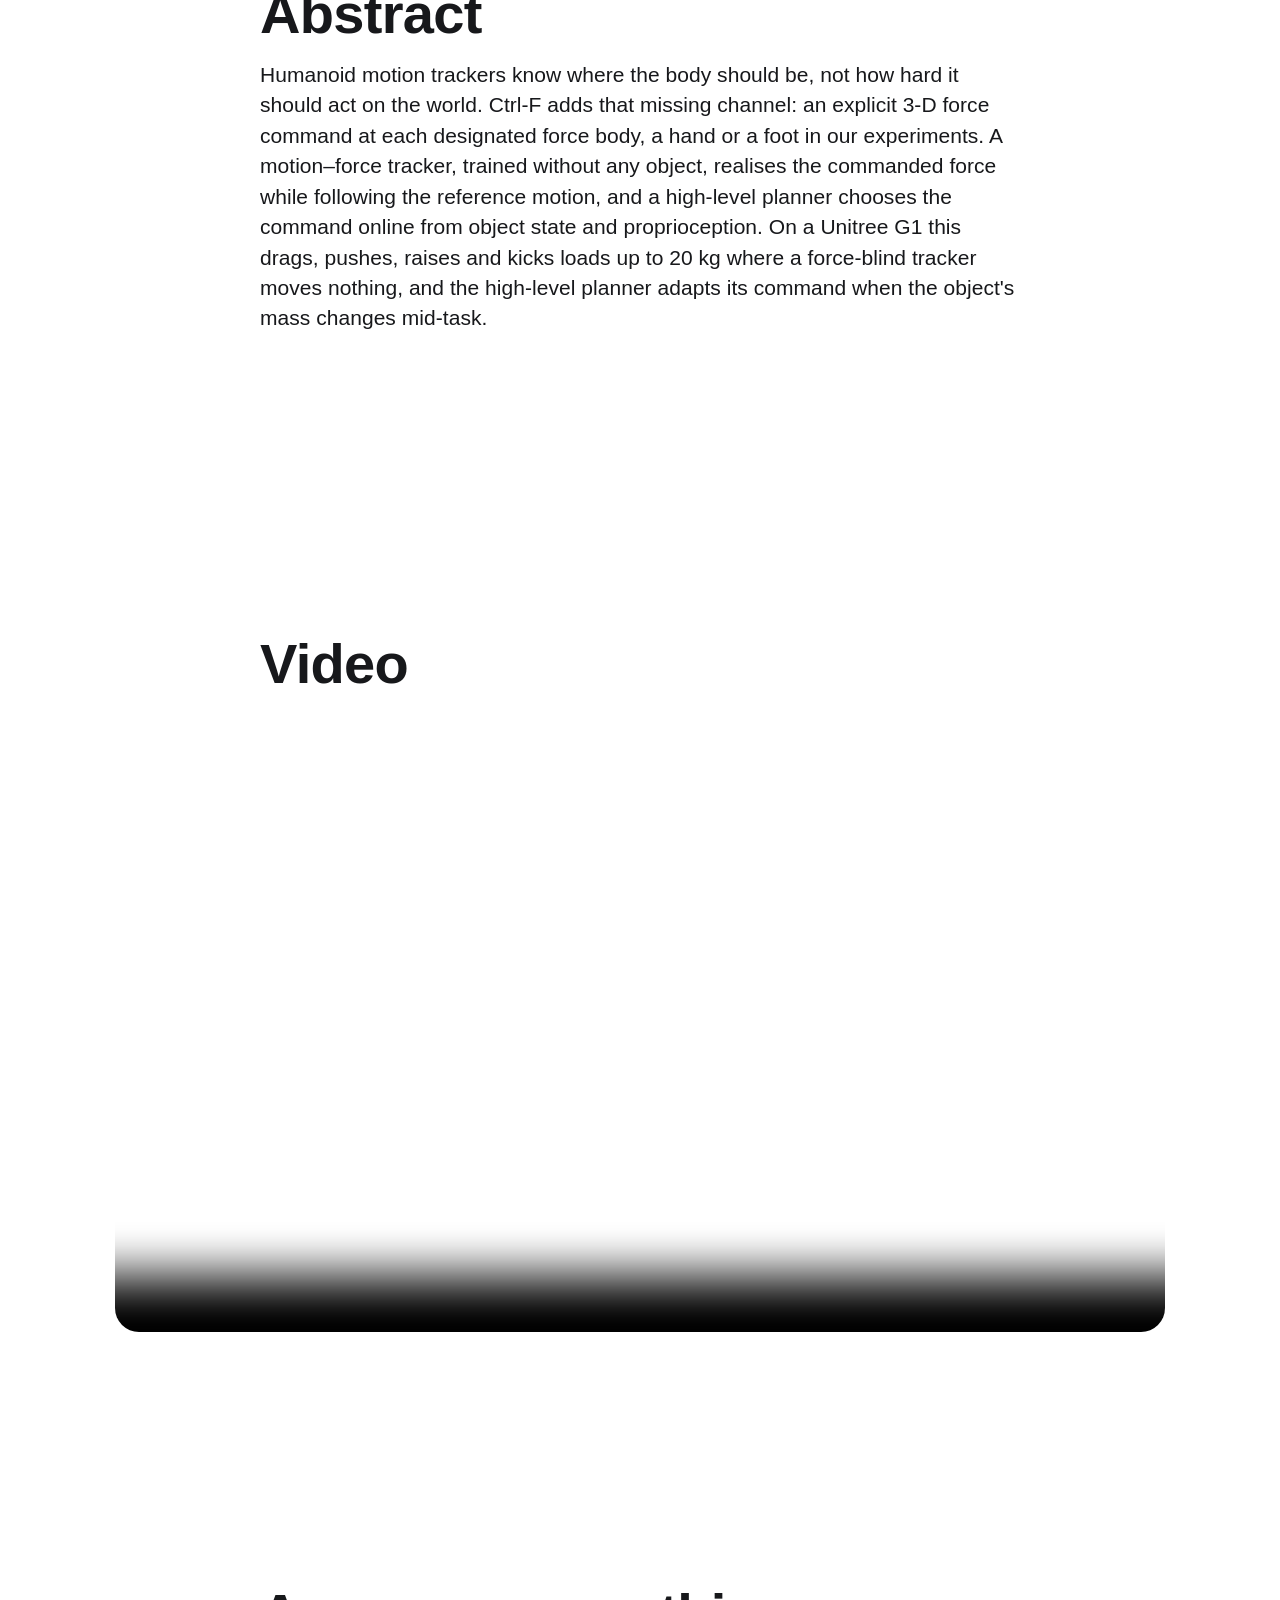
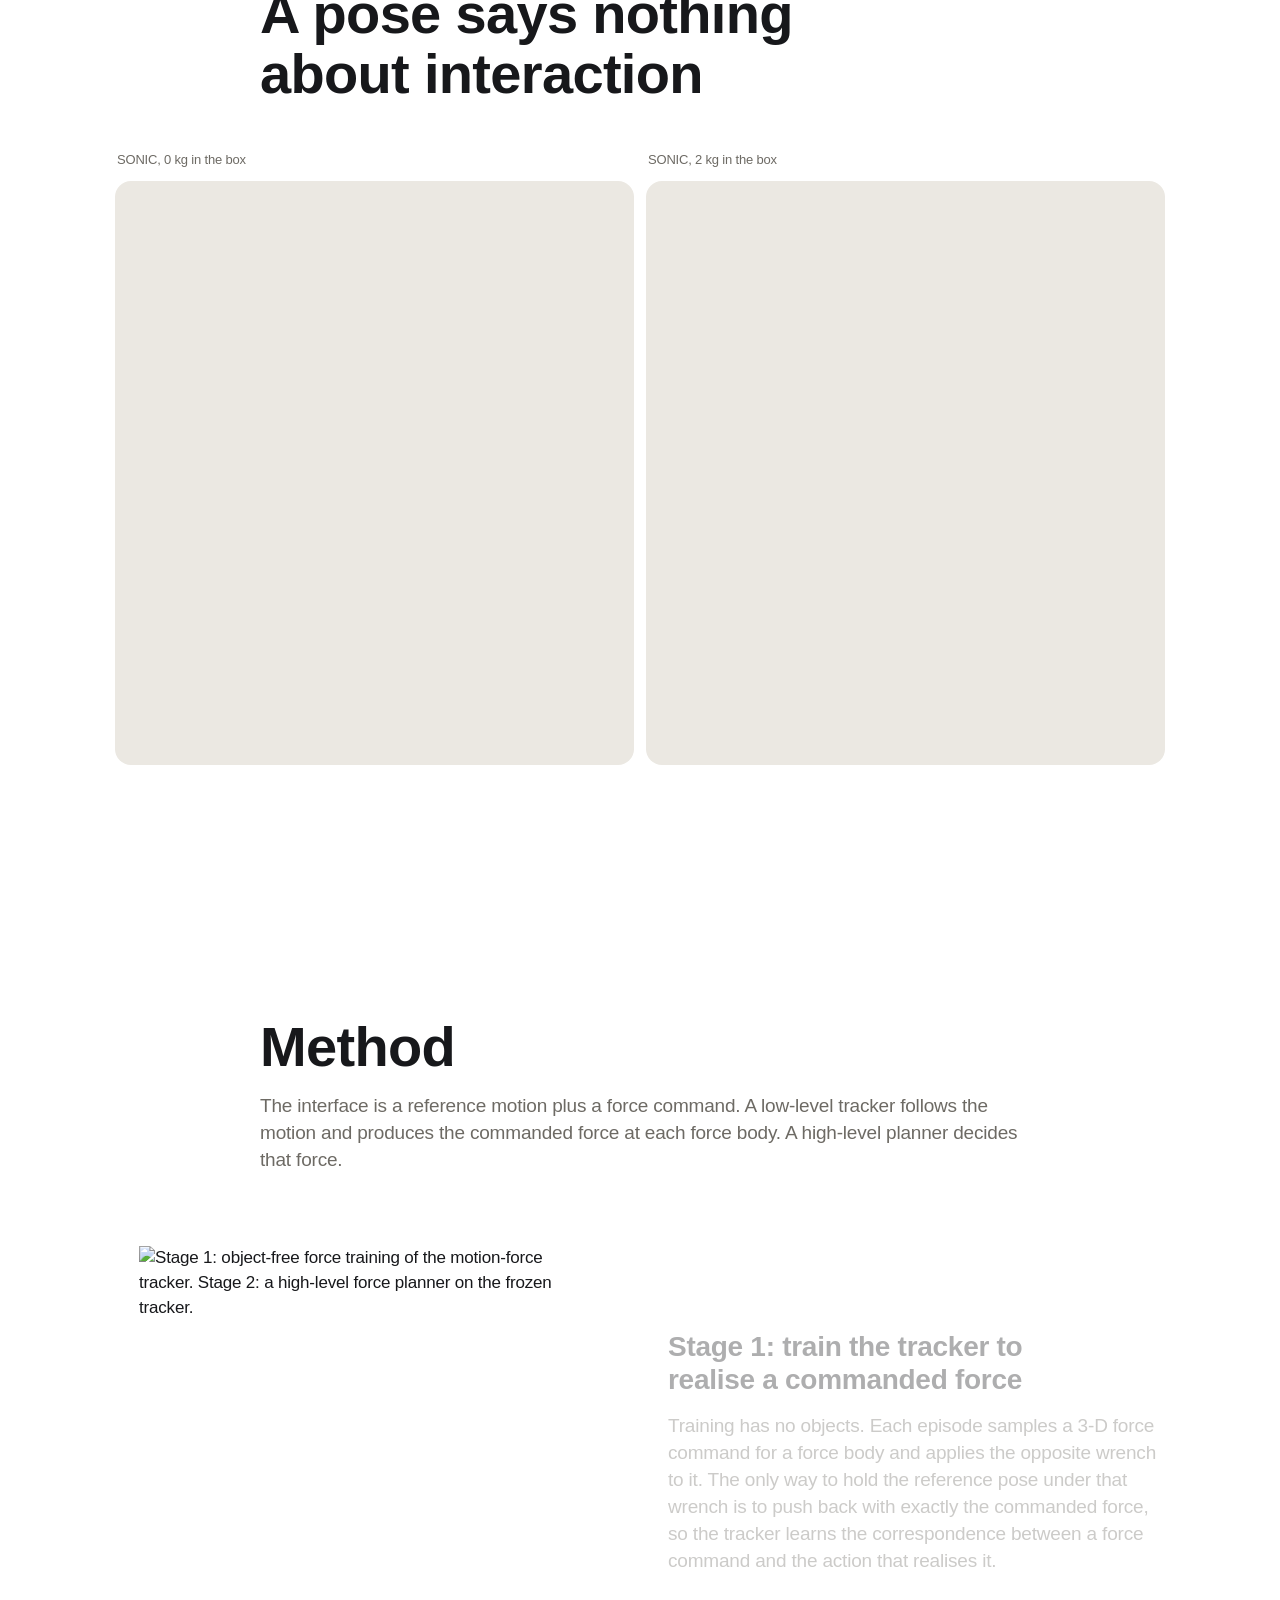
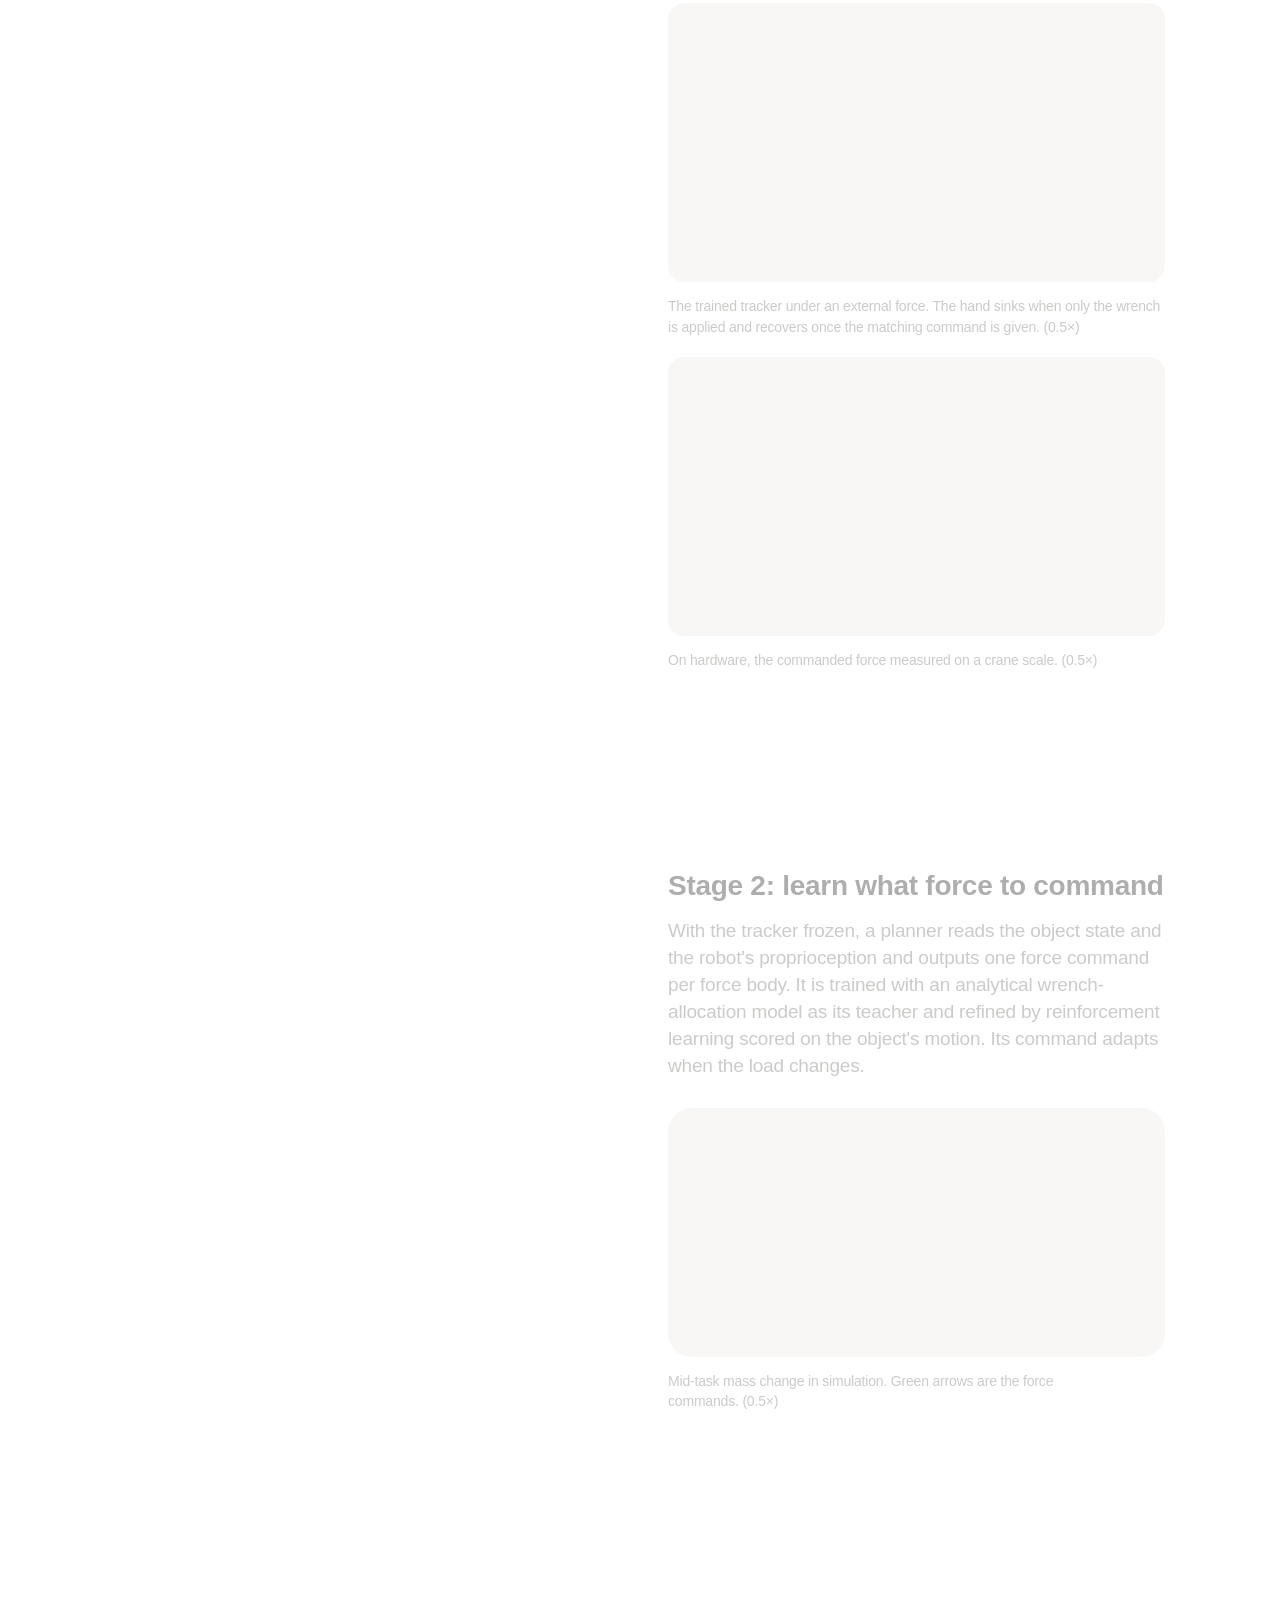
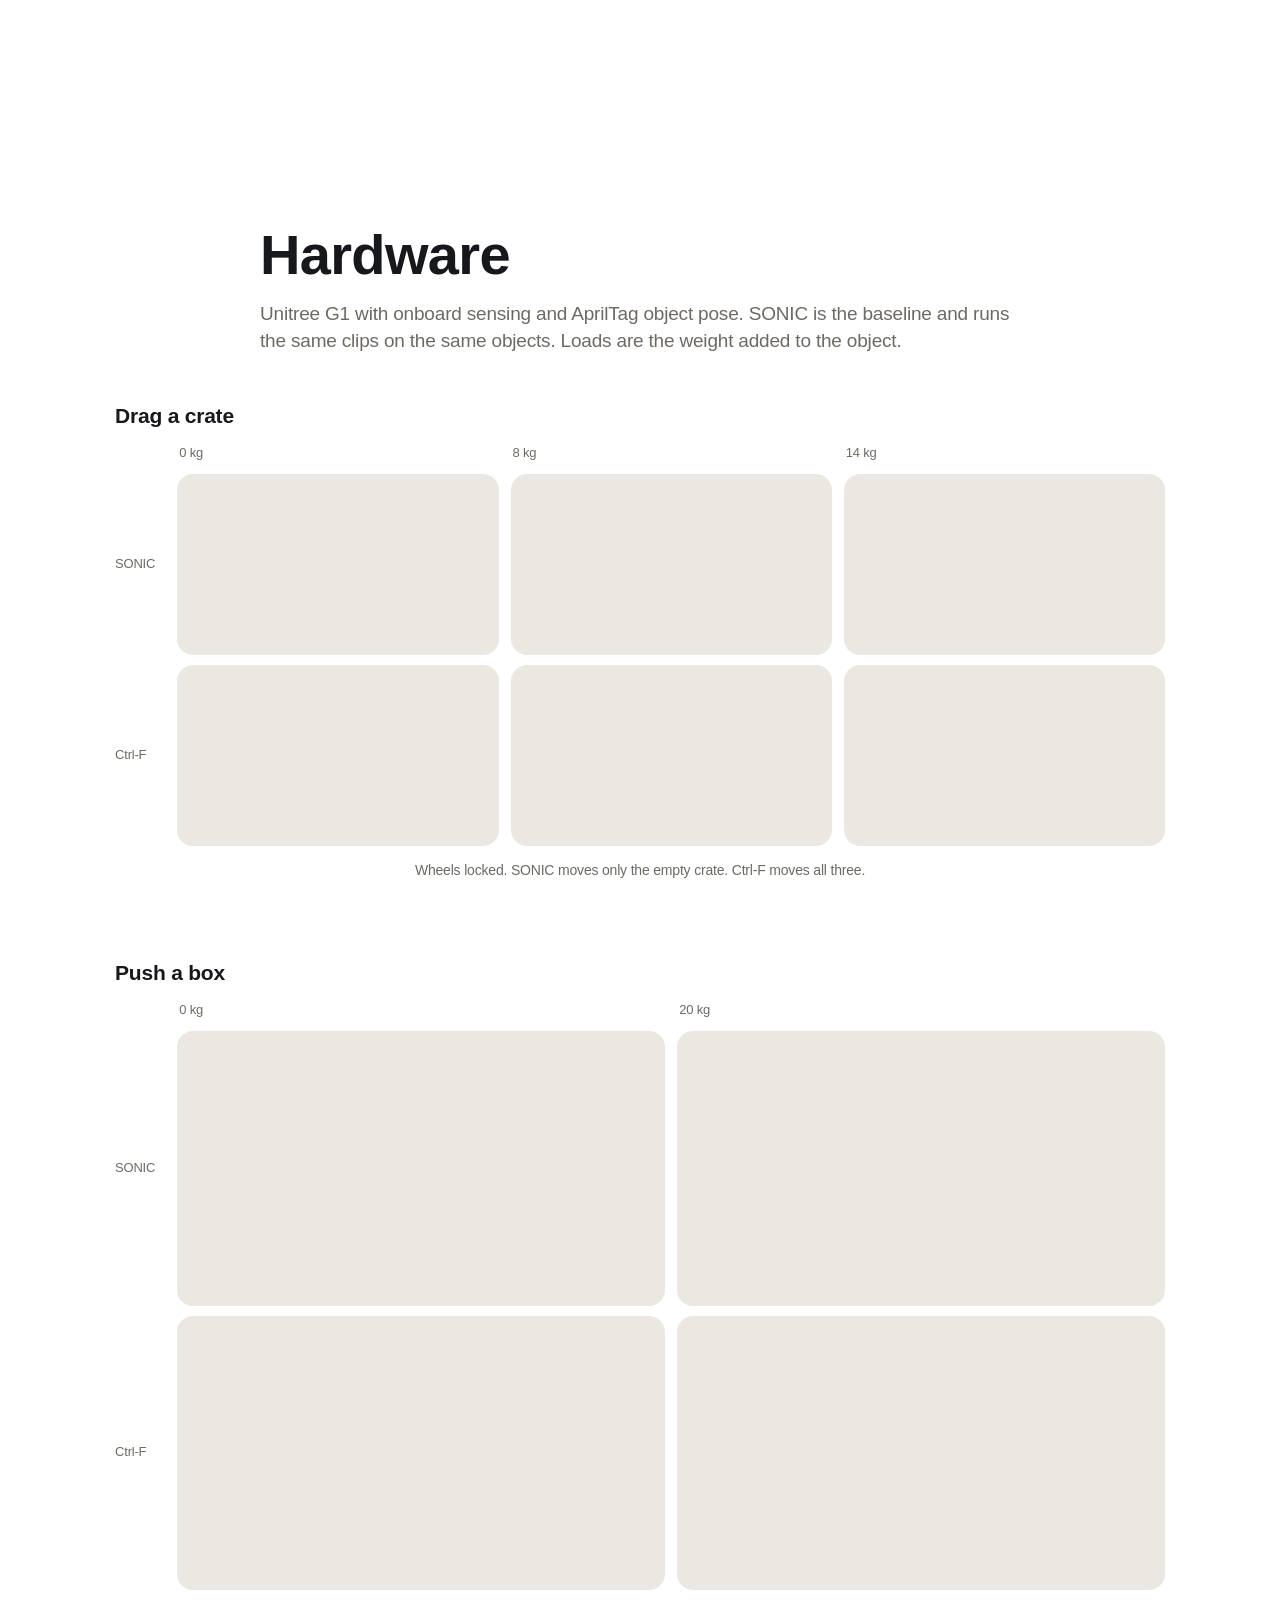
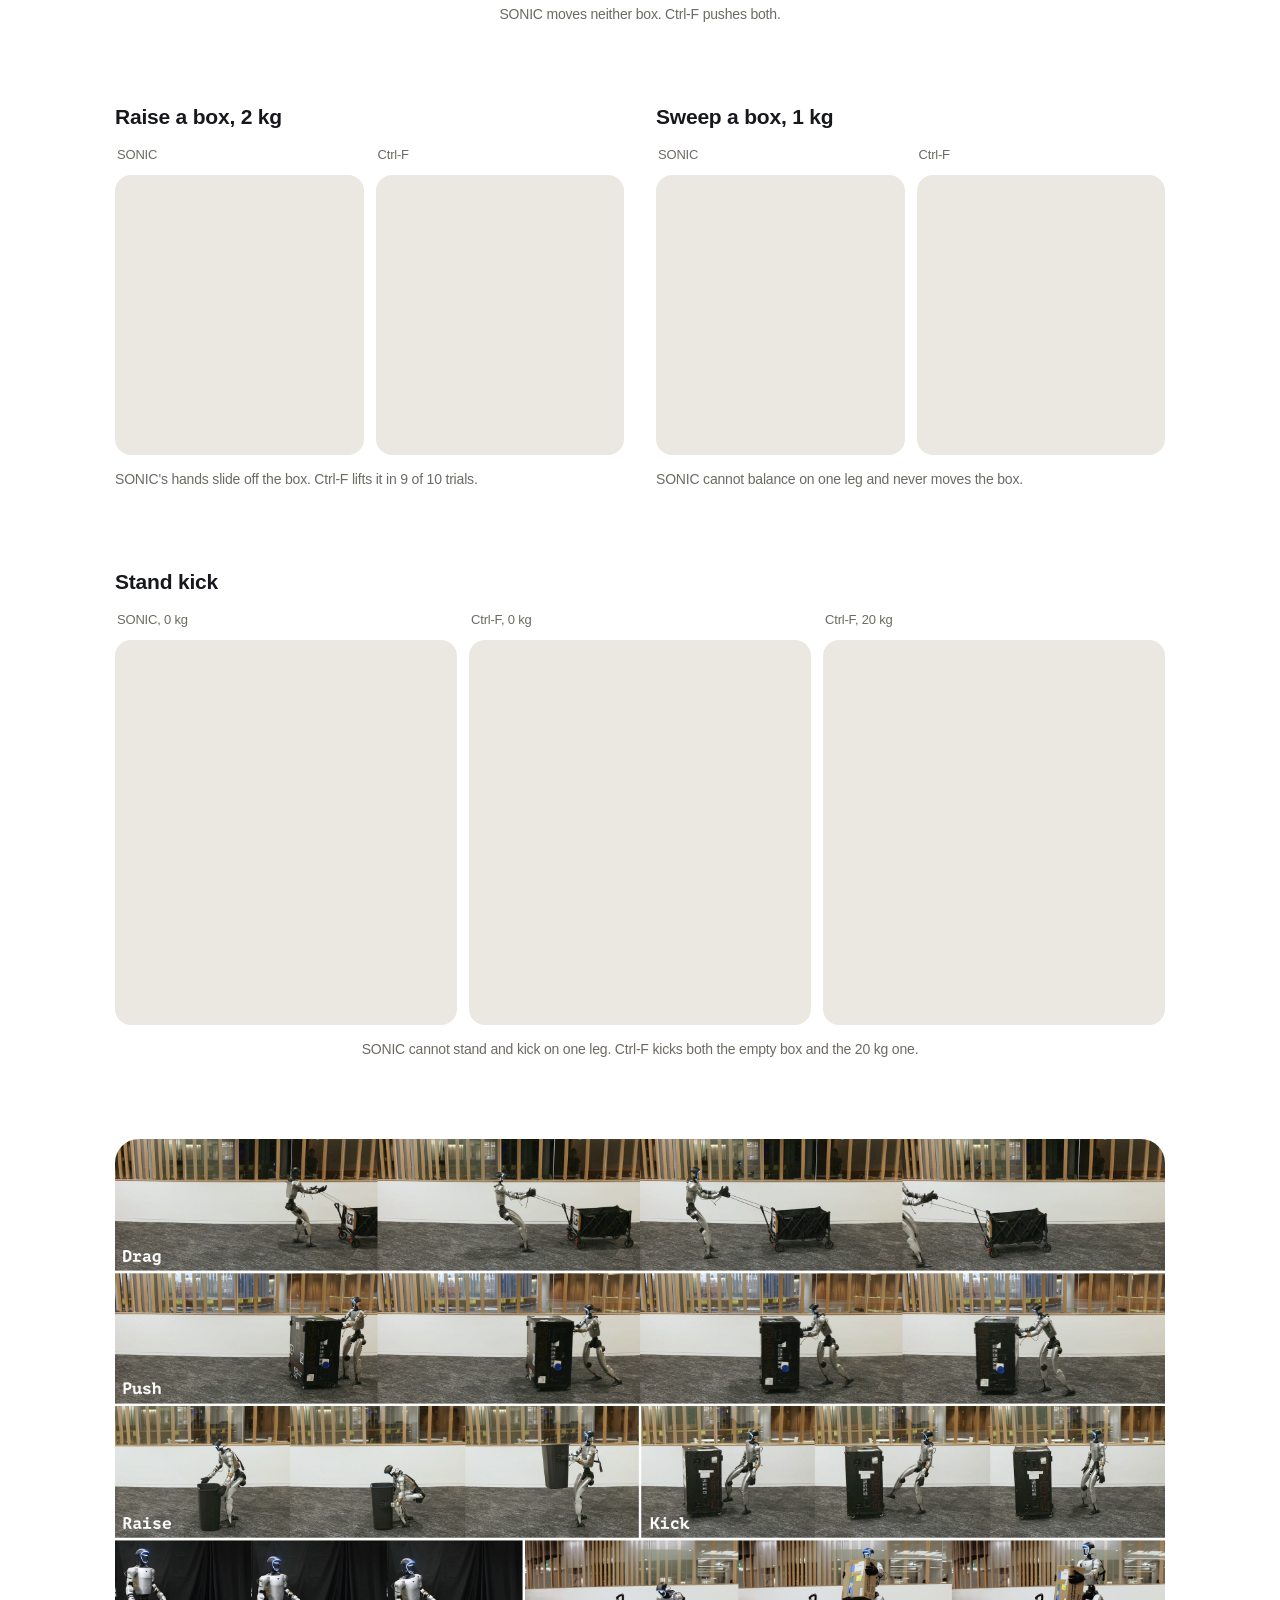
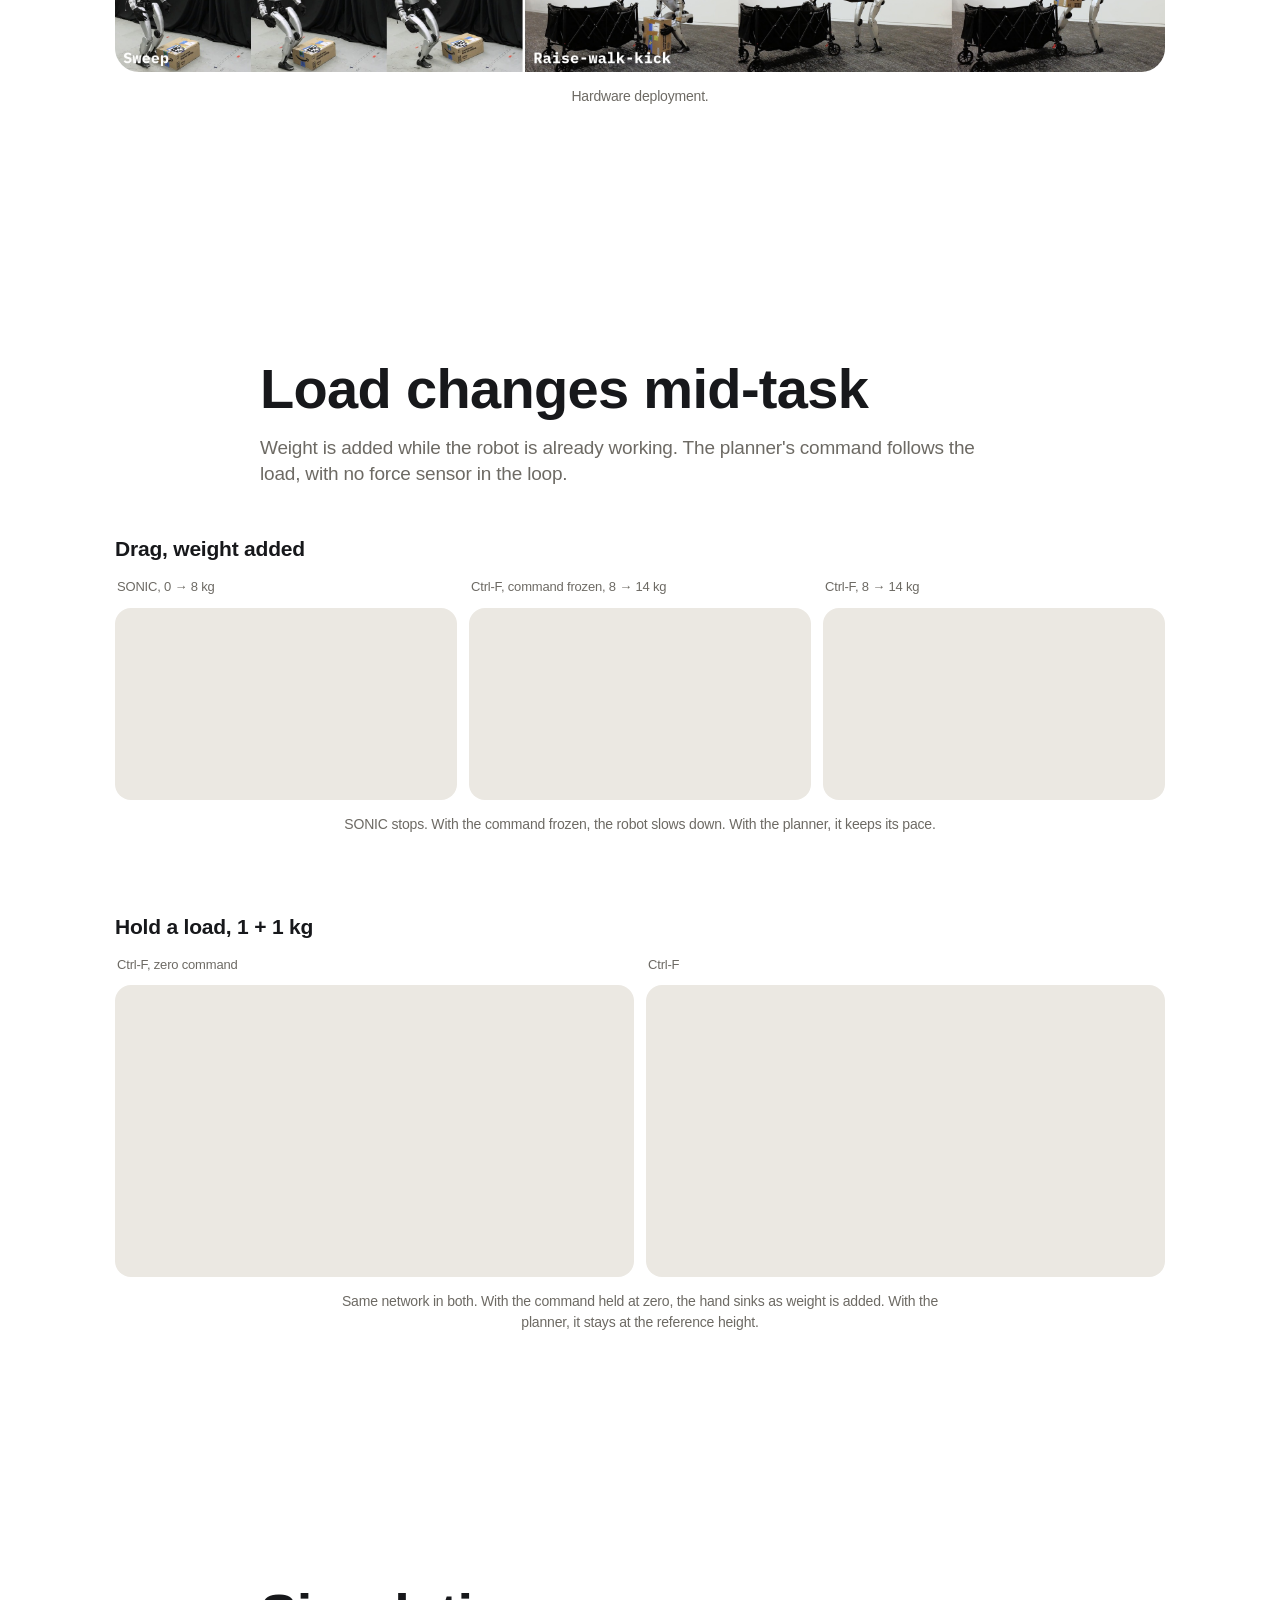
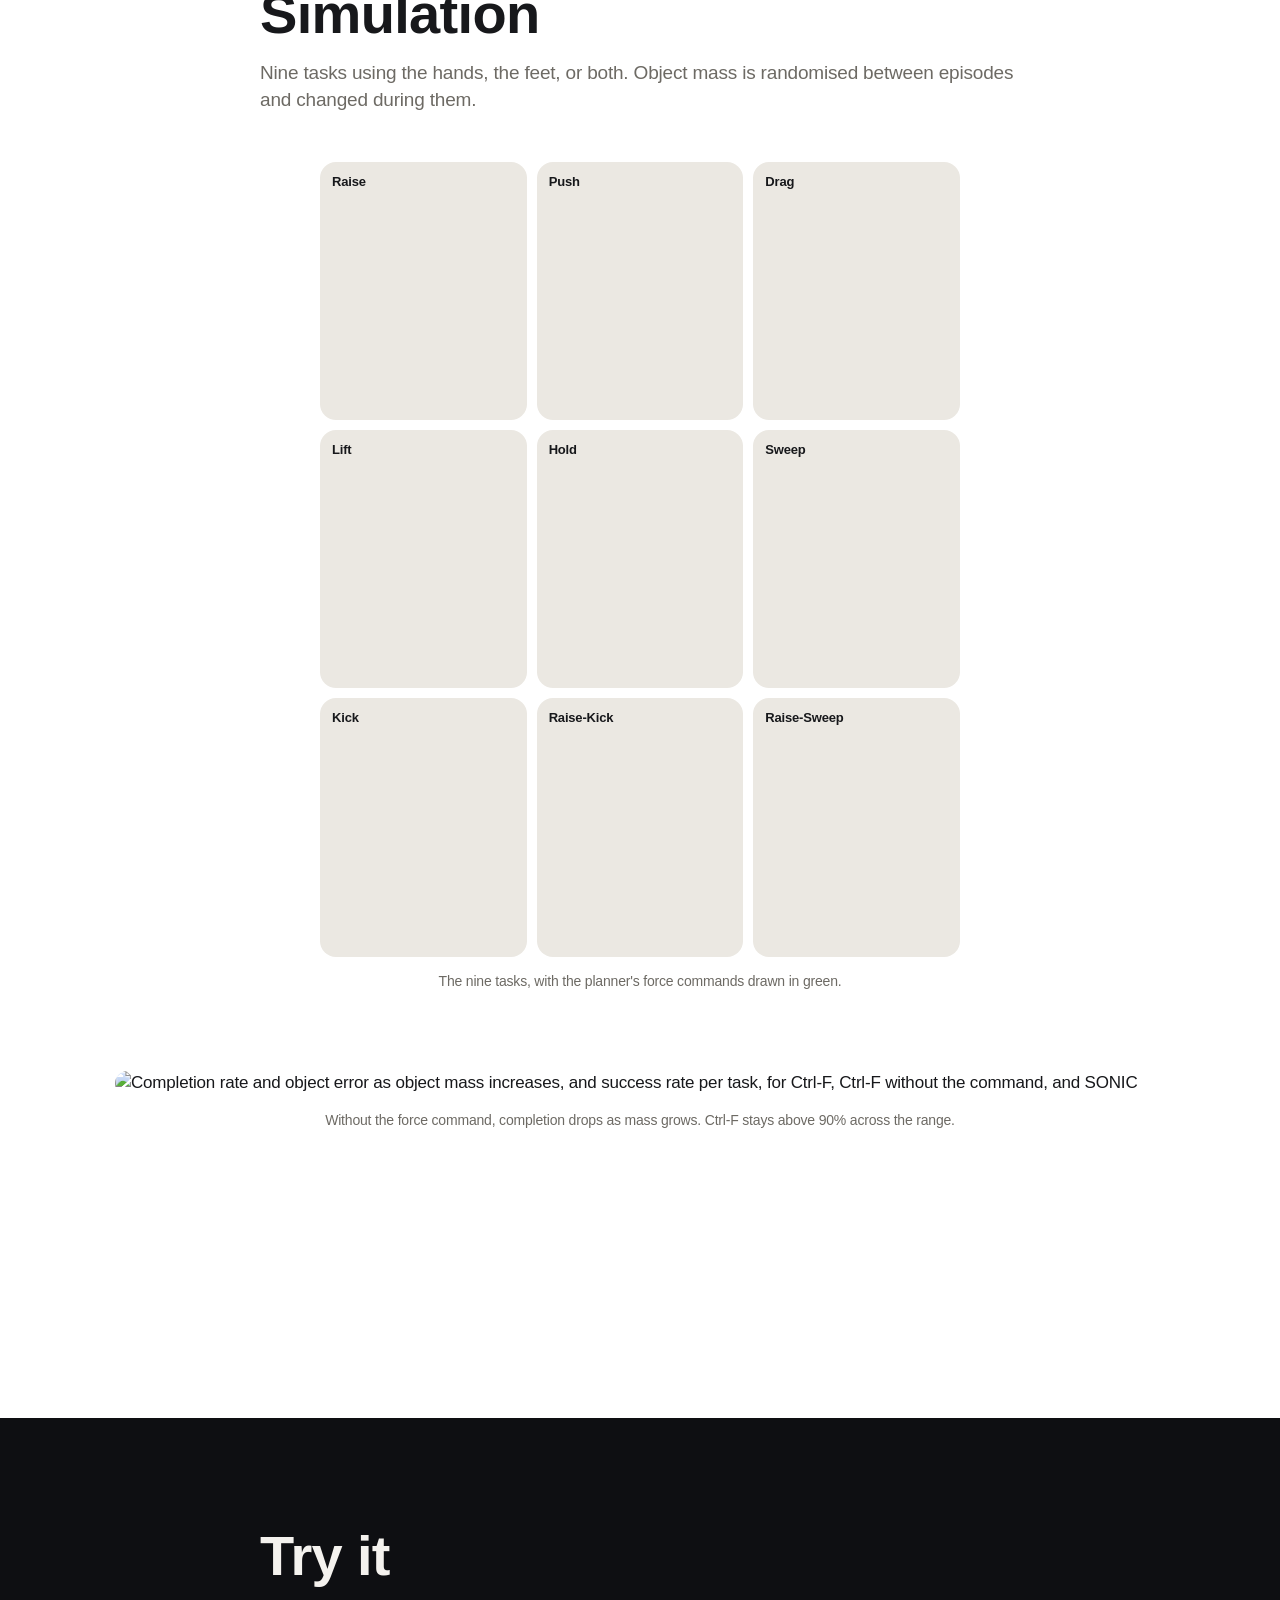
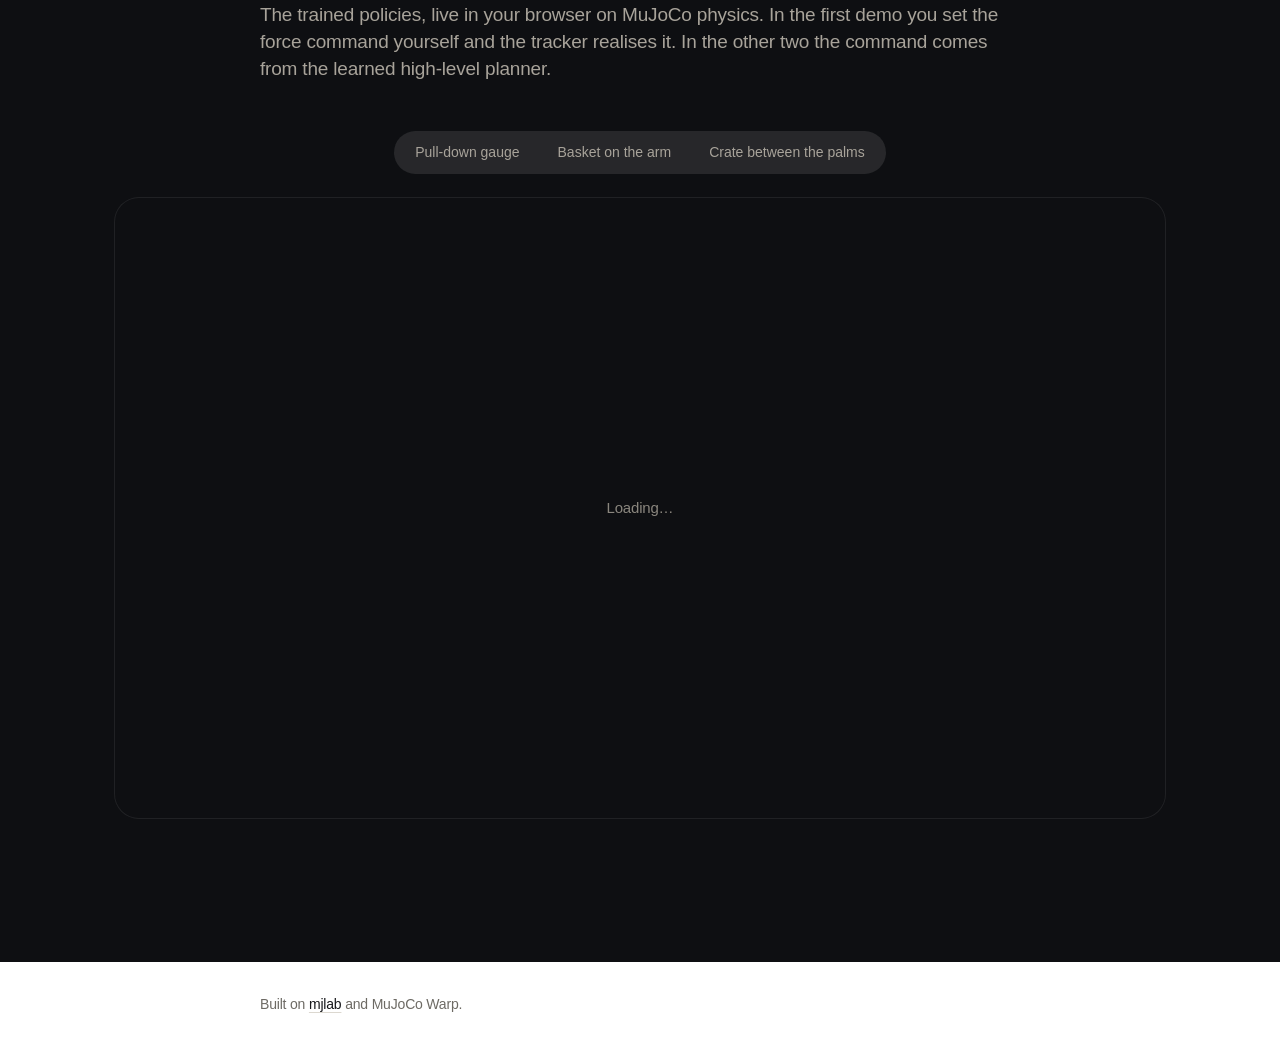
==== commit 3cc06053: "Hero fills the screen: drop the 880px cap that left blank page below it during the key-press hold Co" ====
--- a/night.html
+++ b/night.html
@@ -21,7 +21,7 @@
 <link rel="preconnect" href="https://fonts.gstatic.com" crossorigin>
 <link href="https://fonts.googleapis.com/css2?family=Inter+Tight:wght@600;700&family=Inter:wght@400;500;600&display=swap" rel="stylesheet">
 <meta name="robots" content="noindex">
-<link rel="stylesheet" href="styles.css?v=45">
+<link rel="stylesheet" href="styles.css?v=46">
 <link rel="stylesheet" href="styles-night.css?v=3">
 </head>
 <body>
--- a/styles.css
+++ b/styles.css
@@ -0,0 +1,378 @@
+/* Ctrl-F project page, combined variant: a dark full-bleed video hero, then the light page.
+   Light variant notes: White and pale-grey bands, one typeface,
+   large type contrast, generous space, media in rounded cards, colour only on buttons. */
+
+:root {
+  --page: #ffffff;
+  --band: #f4f2ee;
+  --fill: #ebe8e2;
+  --hair: #dcd8d0;
+  --ink: #17181b;
+  --ink2: #6d6a64;
+  --accent: #17181b;
+  --display: -apple-system, BlinkMacSystemFont, "SF Pro Display", "Inter Tight", "Inter", "Helvetica Neue", Arial, sans-serif;
+  --text: -apple-system, BlinkMacSystemFont, "SF Pro Text", "Inter", "Helvetica Neue", Arial, sans-serif;
+  --mono: ui-monospace, "SF Mono", Menlo, Consolas, monospace;
+  --gut: 20px;
+  --mid: 1050px;
+  --copy: 760px;
+  --sec: 96px;
+  --r-lg: 24px;
+  --r-md: 16px;
+}
+@media (min-width: 735px) { :root { --gut: 40px; --sec: 128px; } }
+@media (min-width: 1069px) { :root { --sec: 144px; } }
+
+* { box-sizing: border-box; }
+[hidden] { display: none !important; }
+html { scroll-behavior: smooth; scroll-padding-top: 76px; -webkit-text-size-adjust: 100%; }
+body {
+  margin: 0; background: var(--page); color: var(--ink);
+  font-family: var(--text); font-size: 17px; line-height: 1.47; letter-spacing: -0.011em;
+  -webkit-font-smoothing: antialiased;
+}
+a { color: var(--ink); text-decoration: underline; text-decoration-color: var(--hair); text-underline-offset: 3px; }
+a:hover { text-decoration-color: var(--ink); }
+img, video { display: block; width: 100%; height: auto; }
+p { margin: 0; text-wrap: pretty; }
+h1, h2, h3 { margin: 0; font-family: var(--display); font-weight: 600; text-wrap: balance; }
+
+/* layout */
+.wrap, .wrap-mid { width: min(var(--mid), calc(100% - 2 * var(--gut))); margin-inline: auto; }
+.wrap-copy { width: min(var(--copy), calc(100% - 2 * var(--gut))); margin-inline: auto; }
+.sec { padding-block: var(--sec); }
+.band { background: var(--band); }
+
+/* type */
+.title { font-size: 32px; line-height: 1.12; letter-spacing: -0.015em; margin: 28px 0 0; }
+.hx { font-size: 32px; line-height: 1.1; letter-spacing: -0.012em; }
+.hl-head { font-size: 22px; line-height: 1.2; letter-spacing: -0.01em; }
+.hl-sub { font-size: 19px; line-height: 1.25; letter-spacing: -0.01em; margin: 0 0 16px; }
+.lede { color: var(--ink2); font-size: 17px; margin-top: 16px; }
+.lede.big { color: var(--ink); }
+.head { margin-bottom: 48px; }
+.head.sub { margin-top: 96px; margin-bottom: 36px; }
+.block { margin-top: 80px; }
+.head + .block, .head + .wrap-mid { margin-top: 0; }
+@media (min-width: 735px) {
+  .title { font-size: 52px; line-height: 1.07; }
+  .hx { font-size: 48px; line-height: 1.08; }
+  .hl-head { font-size: 28px; }
+  .hl-sub { font-size: 21px; }
+  .lede { font-size: 19px; line-height: 1.42; }
+  .lede.big { font-size: 21px; line-height: 1.45; letter-spacing: 0.002em; }
+}
+@media (min-width: 1069px) {
+  .title { font-size: 64px; line-height: 1.05; letter-spacing: -0.02em; }
+  .hx { font-size: 56px; line-height: 1.07; }
+}
+
+/* nav: a plain bar on the top edge. Solid white with a hairline over the page;
+   transparent with light text while it sits over the dark hero (motion.js adds .over). */
+.nav {
+  position: fixed; z-index: 50; top: 0; left: 0; right: 0; height: 56px;
+  display: flex; align-items: center; gap: 28px;
+  padding: 0 max(var(--gut), calc((100% - var(--mid)) / 2));
+  background: rgba(255,255,255,0.68);
+  -webkit-backdrop-filter: saturate(180%) blur(20px); backdrop-filter: saturate(180%) blur(20px);
+  box-shadow: 0 1px 0 var(--hair);
+  transition: background .35s ease, box-shadow .35s ease;
+}
+.nav-brand { display: inline-flex; gap: 4px; margin-right: auto; text-decoration: none !important; }
+.nav-links { display: flex; gap: 22px; overflow-x: auto; scrollbar-width: none; }
+.nav-links::-webkit-scrollbar { display: none; }
+.nav-links a {
+  position: relative; padding: 6px 0; white-space: nowrap;
+  color: var(--ink2); font-size: 13px; text-decoration: none; transition: color .35s ease;
+}
+.nav-links a:hover { color: var(--ink); }
+.nav-links a.is-current { color: var(--ink); }
+.nav-links a.is-current::after {
+  content: ""; position: absolute; left: 0; right: 0; bottom: 0; height: 1.5px; border-radius: 1px; background: currentColor;
+}
+.nav.over { background: transparent; box-shadow: none; -webkit-backdrop-filter: none; backdrop-filter: none; }
+.nav.over .nav-links a { color: rgba(244,242,238,0.72); }
+.nav.over .nav-links a:hover, .nav.over .nav-links a.is-current { color: #f4f2ee; }
+.nav.over .key { box-shadow: 0 0 0 1px rgba(255,255,255,0.18); background: rgba(244,242,238,0.94); }
+@media (max-width: 734px) { .nav-links { display: none; } }
+
+/* pills */
+.pill {
+  display: inline-flex; align-items: center; justify-content: center; height: 32px; padding: 0 15px;
+  border-radius: 999px; font-size: 13px; white-space: nowrap; border: 1px solid transparent;
+  text-decoration: none !important;
+}
+.pill.solid { background: var(--ink); color: #fff; }
+.pill.solid:hover { background: #3a3a3d; }
+.pill.out { border-color: var(--ink); color: var(--ink); }
+.pill.out:hover { background: var(--ink); color: #fff; }
+.pill.quiet { color: var(--ink2); background: var(--fill); }
+.pill.lg { height: 44px; padding: 0 22px; font-size: 17px; }
+
+/* hero */
+.hero { padding-top: 120px; text-align: center; }
+.links { display: flex; flex-wrap: wrap; justify-content: center; gap: 12px; margin-top: 32px; }
+.hero-stage { margin-top: 56px; }
+.hero-video { aspect-ratio: 16 / 9; object-fit: cover; border-radius: var(--r-lg); background: var(--fill); }
+@media (min-width: 735px) { .hero { padding-top: 140px; } .hero-stage { margin-top: 64px; } }
+
+/* keycap wordmark: white caps on a light-grey body, like a laptop keyboard */
+.wordmark {
+  display: flex; align-items: center; justify-content: center; gap: 0.16em; margin: 0;
+  font-family: var(--display); font-size: clamp(56px, 10vw, 112px); line-height: 1;
+}
+.key {
+  display: inline-block; font-weight: 600; line-height: 1; letter-spacing: -0.02em;
+  color: var(--ink); background: #fff; border-radius: 0.16em; padding: 0.18em 0.32em 0.22em;
+  box-shadow: 0 0 0 1px rgba(0,0,0,0.08), 0 0.05em 0 0 #dcd8d0, 0 0.1em 0.3em rgba(0,0,0,0.08);
+}
+.key-sm { font-size: 12px; padding: 0.32em 0.52em 0.36em; border-radius: 4px; }
+.plus { font-weight: 300; font-size: 0.5em; color: var(--ink2); margin: 0 0.04em; }
+
+.hero .key { position: relative; padding: 0 0 0.12em; background: none; box-shadow: none; }
+.hero .key::before { /* the key's body: starts one travel below the top, so nothing shows above a pressed cap */
+  content: ""; position: absolute; left: 0; right: 0; top: 0.12em; bottom: 0;
+  background: #dcd8d0; border-radius: 0.16em;
+  box-shadow: 0 0 0 1px rgba(0,0,0,0.06), 0 0.12em 0.4em rgba(0,0,0,0.10);
+}
+.hero .cap {
+  display: block; position: relative; color: var(--ink); background: #fff;
+  border-radius: 0.16em; padding: 0.18em 0.32em 0.22em;
+  box-shadow: inset 0 0 0 1px rgba(0,0,0,0.06), inset 0 -0.03em 0 rgba(0,0,0,0.05);
+}
+
+/* media */
+.card { border-radius: var(--r-lg); background: var(--fill); overflow: hidden; }
+.card.white { background: #fff; }
+#video video.card { aspect-ratio: 16 / 9; object-fit: cover; background: #fff; }   /* the film is white: no fill may show at its edges */
+#video video.card:fullscreen { object-fit: contain; background: #fff; border-radius: 0; }   /* whole frame on a 16:10 screen, white letterbox */
+#video video.card:-webkit-full-screen { object-fit: contain; background: #fff; border-radius: 0; }
+.card.pad { padding: 24px; }
+.band .card.white { box-shadow: none; }
+img.card { background: #fff; }
+.figcap { margin-top: 14px; color: var(--ink2); font-size: 14px; line-height: 1.45; }
+.figcap.center { text-align: center; max-width: 640px; margin-inline: auto; }
+
+/* comparison grids */
+.grid { display: grid; gap: 10px 12px; align-items: start; }
+.grid-2 { grid-template-columns: repeat(2, minmax(0, 1fr)); }
+.grid-3 { grid-template-columns: repeat(3, minmax(0, 1fr)); }
+.grid.labeled.grid-2 { grid-template-columns: auto repeat(2, minmax(0, 1fr)); }
+.grid.labeled.grid-3 { grid-template-columns: auto repeat(3, minmax(0, 1fr)); }
+.gap-wide { gap: 40px 32px; }
+.grid video { aspect-ratio: 16 / 9; object-fit: cover; border-radius: var(--r-md); background: var(--fill); }
+.grid.portrait video { aspect-ratio: 8 / 9; object-position: 50% 40%; }
+.hdr, .row { font-size: 13px; color: var(--ink2); line-height: 1.3; font-weight: 500; }
+.hdr { padding: 0 2px 2px; }
+.row { align-self: center; padding-right: 10px; }
+.grid .grid { margin-top: 0; }
+
+/* task tiles */
+.tiles { display: grid; grid-template-columns: repeat(3, minmax(0, 1fr)); gap: 10px; max-width: 640px; margin-inline: auto; }
+.tile { position: relative; }
+.tile video { aspect-ratio: 4 / 5; object-fit: cover; border-radius: var(--r-md); background: var(--fill); }
+.tile .tag { position: absolute; top: 10px; left: 12px; font-size: 13px; font-weight: 600; color: var(--ink); }
+
+/* live demos: segmented control above a rounded stage */
+.demo-tabs {
+  display: flex; width: fit-content; max-width: 100%; margin: 0 auto 24px; padding: 3px; gap: 2px;
+  border-radius: 999px; background: var(--fill); overflow-x: auto; scrollbar-width: none;
+}
+.demo-tabs button {
+  padding: 8px 18px; border: 0; border-radius: 999px; background: none; white-space: nowrap;
+  color: var(--ink2); font: inherit; font-size: 14px; cursor: pointer;
+}
+.demo-tabs button:hover { color: var(--ink); }
+.demo-tabs button.is-active { background: #fff; color: var(--ink); box-shadow: 0 1px 4px rgba(0,0,0,0.10); }
+.demo-frame { position: relative; height: 620px; border-radius: var(--r-lg); overflow: hidden; background: #0e0f12; }
+.demo-frame iframe { width: 100%; height: 100%; border: 0; display: block; }
+.demo-placeholder { position: absolute; inset: 0; display: grid; place-items: center; color: #8a867e; font-size: 15px; }
+
+/* citation */
+pre {
+  margin: 24px 0 0; padding: 20px 22px; overflow-x: auto;
+  background: var(--band); border-radius: var(--r-md);
+  color: var(--ink); font-family: var(--mono); font-size: 13px; line-height: 1.6;
+}
+.foot { margin-top: 20px; color: var(--ink2); font-size: 14px; }
+
+/* load switch for the labelled grids: phones only (main.js builds it from the column headers) */
+.load-switch { display: none; }
+
+@media (max-width: 734px) {
+  .grid.labeled.grid-2, .grid.labeled.grid-3 { grid-template-columns: minmax(0, 1fr); }
+  .grid.labeled > div:first-child, .grid.labeled > .hdr, .grid.labeled > video.off { display: none; }
+  .grid.labeled .row { padding: 8px 0 0; }
+  .load-switch {
+    display: flex; width: fit-content; margin: 0 0 14px; padding: 3px; gap: 2px;
+    border-radius: 999px; background: var(--fill);
+  }
+  .load-switch button {
+    padding: 6px 14px; border: 0; border-radius: 999px; background: none;
+    color: var(--ink2); font: inherit; font-size: 13px; cursor: pointer;
+  }
+  .load-switch button.is-active { background: var(--seg-on, #fff); color: var(--ink); box-shadow: 0 1px 4px rgba(0,0,0,0.10); }
+  .gap-wide { grid-template-columns: minmax(0, 1fr); }
+  .grid { gap: 6px 8px; }
+  .hdr { font-size: 12px; }
+  .tiles { gap: 6px; }
+  .tile .tag { font-size: 11px; top: 6px; left: 8px; }
+  .demo-frame { height: 920px; }
+  .card.pad { padding: 12px; }
+}
+
+/* ---- combined variant: dark full-bleed hero ---- */
+.hero {
+  position: relative; overflow: hidden; padding: 0; text-align: left;
+  min-height: 100vh; min-height: 100svh;   /* full screen: the hero is held while the keys press, so a shorter one shows blank page below it */
+  display: grid; align-items: end; background: #0e0f12; color: #f4f2ee;
+}
+.hero-video {
+  position: absolute; inset: 0; width: 100%; height: 100%; aspect-ratio: auto;
+  object-fit: cover; object-position: 60% 50%; border-radius: 0; background: #0e0f12;
+}
+.hero-shade { position: absolute; inset: 0; background: linear-gradient(180deg, rgba(0,0,0,0) 40%, rgba(0,0,0,0.30) 62%, rgba(0,0,0,0.72) 100%); }
+.hero-inner { position: relative; padding: 0 0 56px; }
+.hero .wordmark { justify-content: flex-start; font-size: clamp(44px, 7vw, 88px); }
+.hero .title { color: #f4f2ee; max-width: 15em; margin-top: 22px; }
+.hero .links { justify-content: flex-start; margin-top: 28px; }
+.hero .authors { color: #f4f2ee; max-width: 46em; margin: 20px 0 0; font-size: 16px; font-weight: 500; line-height: 1.5; text-wrap: balance; }
+.hero .affil { color: rgba(244,242,238,.68); margin: 4px 0 0; font-size: 14px; line-height: 1.5; }
+.hero .authors span, .hero .affil span { white-space: nowrap; }
+@media (min-width: 735px) { .hero .authors { font-size: 18px; } .hero .affil { font-size: 15px; } }
+.hero .pill.solid { background: #f4f2ee; color: var(--ink); }
+.hero .pill.solid:hover { background: #fff; }
+.hero .pill.out { border-color: rgba(244,242,238,0.8); color: #f4f2ee; }
+.hero .pill.out:hover { background: #f4f2ee; color: var(--ink); }
+.hero span.pill.out, .hero span.pill.out:hover { background: none; color: #f4f2ee; cursor: default; }   /* Code: no link yet */
+.hero .pill.quiet { background: rgba(244,242,238,0.14); color: rgba(244,242,238,0.72); }
+/* keycaps on the dark stage: pale caps on a grey body */
+.hero .key::before { background: #8a867e; box-shadow: 0 0.14em 0.5em rgba(0,0,0,0.5); }
+.hero .cap { background: #f4f2ee; box-shadow: none; }
+@media (max-width: 734px) { .hero { min-height: max(560px, 100svh); } .hero-inner { padding: 76px 0 36px; } }
+
+/* ---- motion pass ---- */
+:root { --ease: cubic-bezier(.28,.11,.32,1); --spring: cubic-bezier(.34,1.32,.64,1); }
+
+/* no grey bands: sections are white and separated by space alone */
+.band { background: var(--page); }
+.sec + .sec { padding-top: calc(var(--sec) * 0.75); }
+
+/* Try it is the one dark stage: the demos are dark themselves */
+.sec.dark { background: #0e0f12; color: #f4f2ee; margin-top: var(--sec); }
+.sec.dark .lede { color: #a8a39a; }
+.sec.dark .demo-tabs { background: rgba(255,255,255,0.10); }
+.sec.dark .demo-tabs button { color: #a8a39a; }
+.sec.dark .demo-tabs button:hover { color: #f4f2ee; }
+.sec.dark .demo-tabs button.is-active { background: #f4f2ee; color: var(--ink); box-shadow: none; }
+.sec.dark .demo-frame { background: #0e0f12; box-shadow: 0 0 0 1px rgba(255,255,255,0.08); }
+.sec.dark + .sec { padding-top: var(--sec); }
+#cite.sec { padding-block: 32px 40px; }   /* only the credits line until there is a citation */
+#cite .foot { margin-top: 0; }
+
+/* reveal */
+.js .rv { opacity: 0; transform: translateY(32px); transition: opacity .9s var(--ease), transform 1.1s var(--spring); }
+.js .rv.in { opacity: 1; transform: none; }
+
+/* hero settles into a card: --p runs 0 -> 1 over the first part of the scroll */
+.hero { --p: 0; background: var(--page); }
+.hero-media {
+  position: absolute; inset: 0; overflow: hidden; background: #0e0f12;
+  transform: scale(calc(1 - 0.06 * var(--p)));
+  transform-origin: 50% 0%;
+  border-radius: calc(28px * var(--p));
+  /* a short lag with a little overshoot, so the card follows the scroll elastically */
+  transition: transform .45s var(--spring), border-radius .45s var(--ease);
+  will-change: transform;
+}
+.hero-inner {
+  opacity: calc(1 - 1.5 * var(--p));
+  transform: translateY(calc(-36px * var(--p)));
+  transition: opacity .35s var(--ease), transform .45s var(--spring);
+  will-change: opacity, transform;
+}
+
+/* method: the figure pinned on the left, the two stages scroll past on the right */
+.method-pin { margin-top: 0; }
+.fig-stages { position: relative; }
+.fig-stages .veil {
+  position: absolute; left: 0; right: 0; background: #fff; opacity: 0; pointer-events: none;
+  transition: opacity .5s var(--ease);
+}
+.fig-stages .v1 { top: 0; height: 50.3%; }
+.fig-stages .v2 { top: 50.3%; bottom: 0; }
+.fig-stages[data-stage="2"] .v1 { opacity: 0.8; }
+.fig-stages[data-stage="1"] .v2 { opacity: 0.8; }
+.step .lede { margin-bottom: 28px; }
+.step .stage-media { gap: 20px 12px; }
+@media (min-width: 1069px) {
+  .method-pin { display: grid; grid-template-columns: minmax(0, 1fr) minmax(0, 1fr); gap: 56px; align-items: start; }
+  .method-pin .pin { position: sticky; top: calc(50vh - 240px); }
+  .steps { display: grid; gap: 22vh; padding: 12vh 0 18vh; }
+  .step { opacity: 0.35; transition: opacity .5s var(--ease); }
+  .js .step.rv.in:not(.is-on) { opacity: 0.35; }
+  .step.is-on, .js .step.rv.in.is-on { opacity: 1; }
+  .step .stage-media { grid-template-columns: minmax(0, 1fr); }
+}
+@media (max-width: 1068px) {
+  .steps { display: grid; gap: 72px; margin-top: 56px; }
+  .fig-stages .veil { display: none; }
+}
+
+@media (prefers-reduced-motion: reduce) {
+  .js .rv { opacity: 1; transform: none; transition: none; }
+  .hero-media, .hero-inner { transform: none; opacity: 1; }
+  .step, .fig-stages .veil { transition: none; }
+}
+
+/* ---- find bar: the nav is the browser's find bar searching for "force". It is closed over the hero,
+   and the hero is held for a stretch of scroll in which Ctrl, then F, press down like real keys
+   (a little give, then a click); that opens the bar (find.js), which counts the sections as matches. ---- */
+/* the hold: the hero stays put while the keys press, then scrolls on and settles into its card */
+.hero-pin > .hero { position: sticky; top: 0; }
+.hero-hold { height: 60vh; }
+@media (prefers-reduced-motion: reduce) { .hero-hold { height: 0; } }
+
+/* the keys move only with the scroll. --d is the travel, 0 up to 1 fully down */
+.hero .cap { transform: translateY(calc(var(--d, 0) * 0.1em)); transition: transform .08s linear, background .08s; }
+.hero .cap.down { background: #dcd8d0; transition: transform .07s cubic-bezier(.5,0,.9,.4), background .07s; }
+.hero .cap.up { transition: transform .32s cubic-bezier(.34,1.7,.64,1), background .25s; }
+
+/* the bar: the live page's frosted glass, also over the hero, dropped in from the top edge */
+.nav, .nav.over {
+  background: rgba(255,255,255,0.68); box-shadow: 0 1px 0 var(--hair);
+  -webkit-backdrop-filter: saturate(180%) blur(20px); backdrop-filter: saturate(180%) blur(20px);
+  transform: translateY(-100%); transition: transform .32s var(--ease);
+}
+.nav.open { transform: none; }
+.nav.over .nav-links a { color: var(--ink2); }
+.nav.over .nav-links a:hover, .nav.over .nav-links a.is-current { color: var(--ink); }
+.nav.over .key { background: #fff; box-shadow: 0 0 0 1px rgba(0,0,0,0.08), 0 0.05em 0 0 #dcd8d0, 0 0.1em 0.3em rgba(0,0,0,0.08); }
+.nav-brand { margin-right: 4px; }
+
+.find {
+  display: flex; align-items: center; gap: 8px; height: 34px; margin-right: auto; padding: 0 4px 0 10px;
+  width: 260px; border: 1px solid var(--hair); border-radius: 8px; background: rgba(255,255,255,0.75); font-size: 13px;
+}
+.find-ico { width: 14px; height: 14px; flex: none; fill: none; stroke: var(--ink2); stroke-width: 1.6; stroke-linecap: round; }
+.find-q { flex: 1; color: var(--ink); white-space: nowrap; overflow: hidden; }
+.find-q.typing::after { content: ""; display: inline-block; width: 1px; height: 1.05em; margin-left: 1px; vertical-align: -0.15em; background: var(--ink); animation: caret 1s steps(1) infinite; }
+@keyframes caret { 50% { opacity: 0; } }
+.find-n { color: var(--ink2); white-space: nowrap; font-variant-numeric: tabular-nums; }
+.find-n b { font-weight: 500; color: var(--ink); }
+.find-sep { width: 1px; height: 18px; background: var(--hair); }
+.find-btn {
+  display: grid; place-items: center; width: 26px; height: 26px; padding: 0; border: 0; border-radius: 6px;
+  background: none; color: var(--ink2); cursor: pointer;
+}
+.find-btn:hover { background: var(--fill); color: var(--ink); }
+.find-btn:disabled { opacity: .35; cursor: default; background: none; }
+.find-btn svg { width: 14px; height: 14px; fill: none; stroke: currentColor; stroke-width: 1.7; stroke-linecap: round; stroke-linejoin: round; }
+
+/* the section in view is the current match, marked like a pressed key in the keycap greys */
+.nav-links a.is-current::after { display: none; }
+.nav-links { padding: 0 6px; margin: 0 -6px; }   /* room for the marked link's 5px fill at the ends: the scroller clips overflow */
+.nav-links a.is-current { background: var(--fill); border-radius: 5px; box-shadow: 0 0 0 5px var(--fill); color: var(--ink); }
+
+@media (max-width: 734px) { .find { width: auto; flex: 1; } .nav-brand { margin-right: 0; } }
+@media (prefers-reduced-motion: reduce) { .nav { transition: none; } }
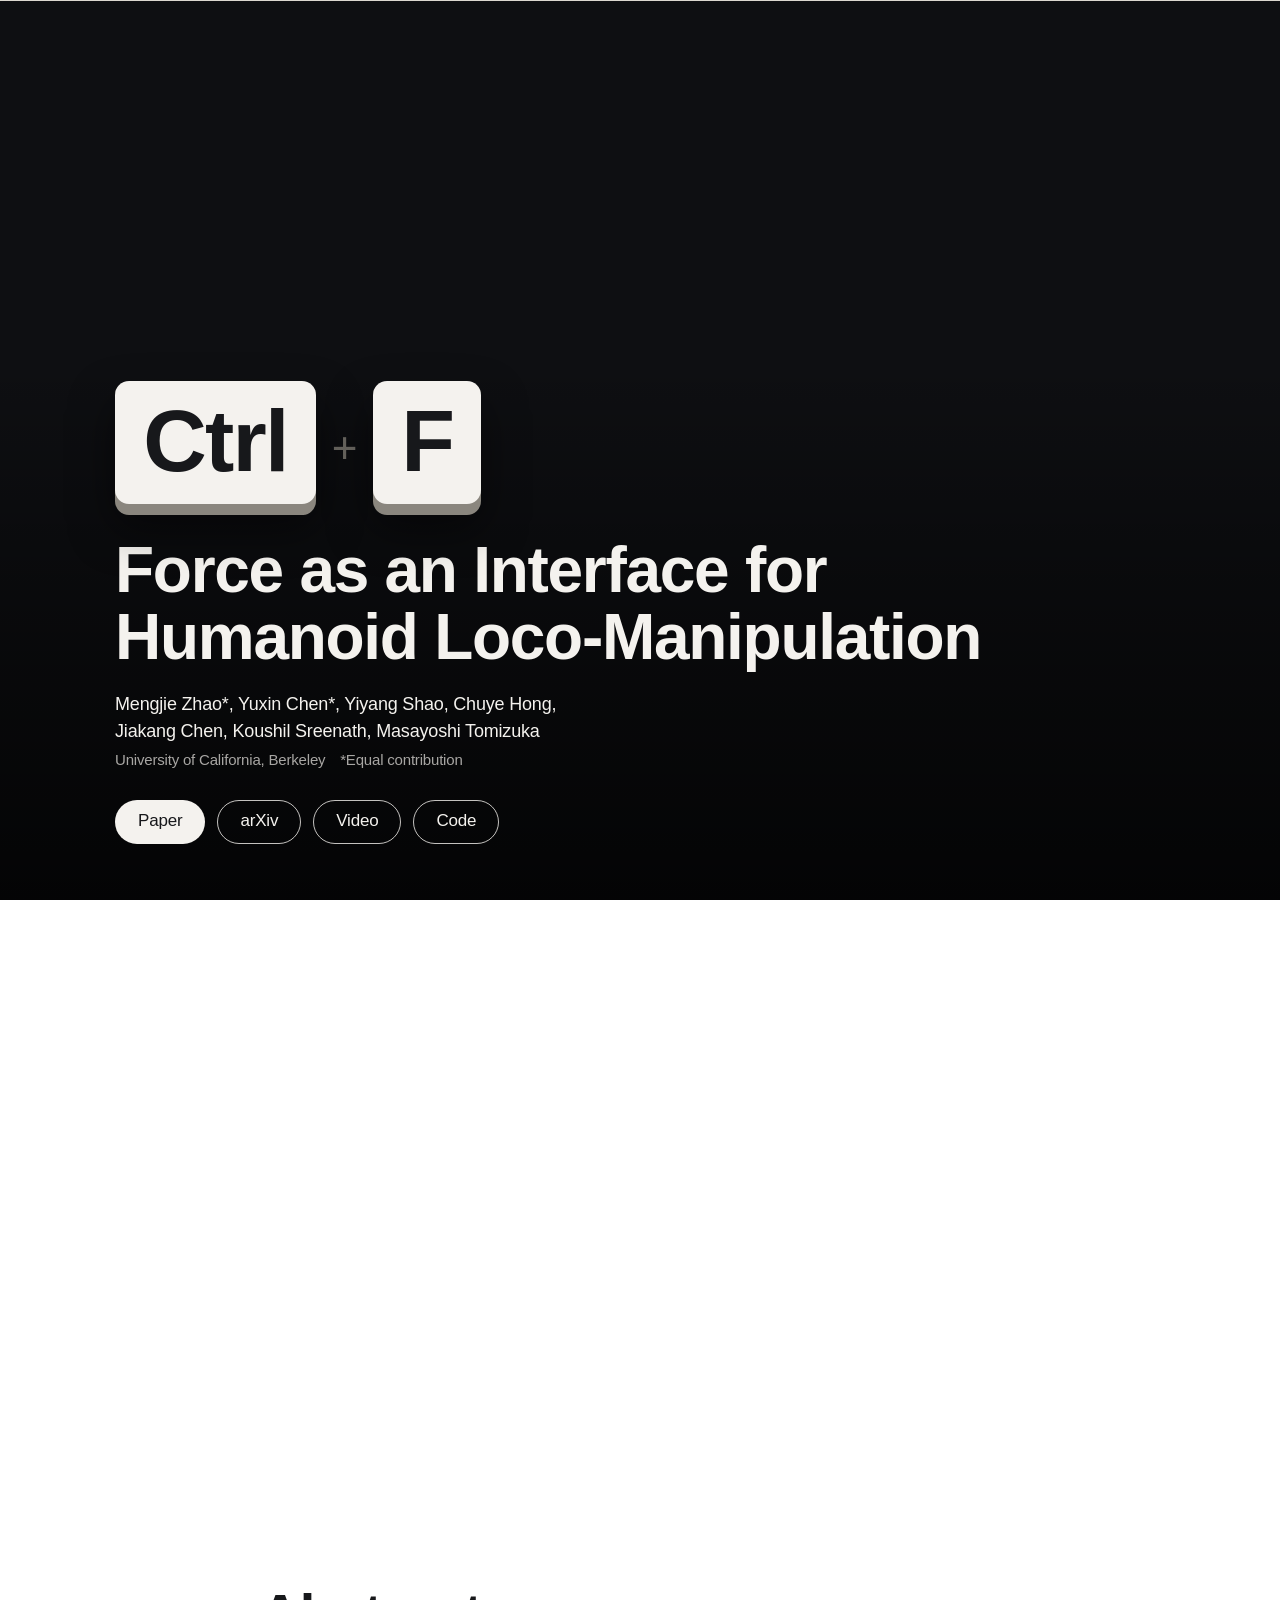
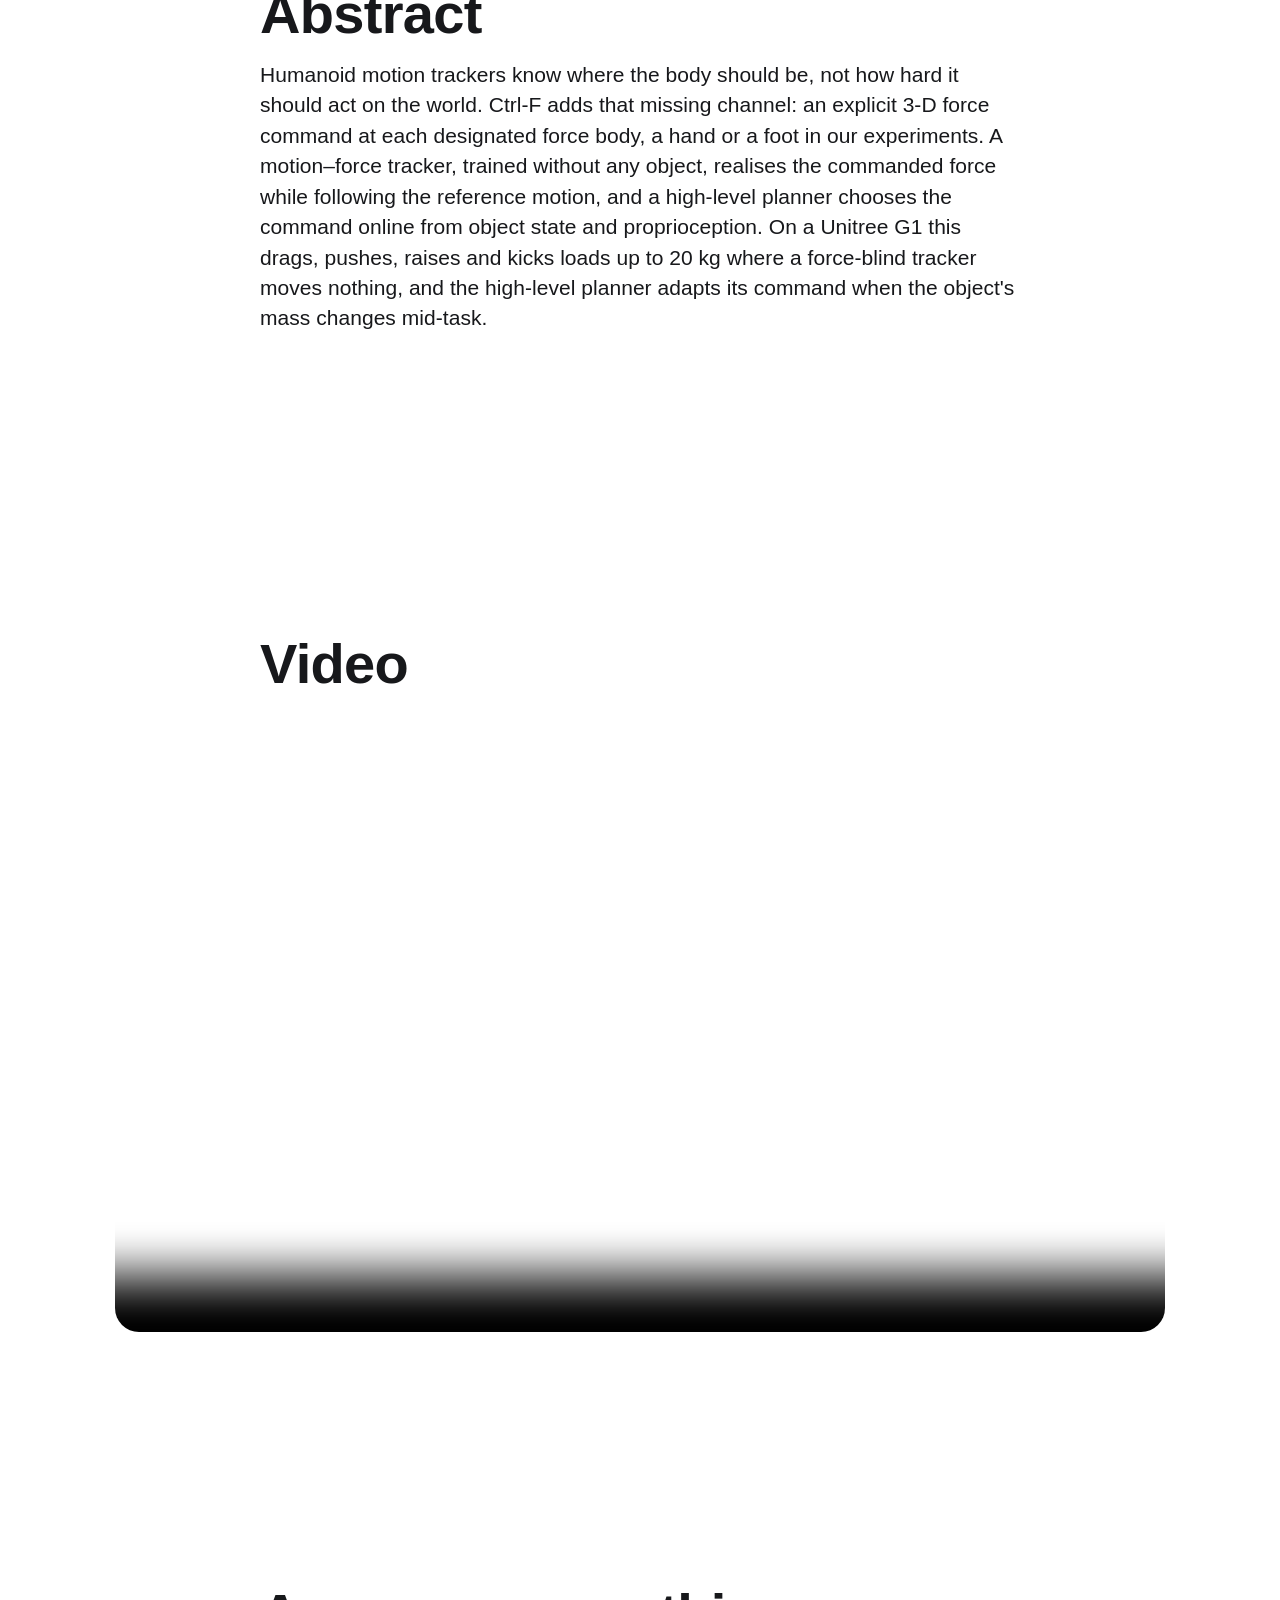
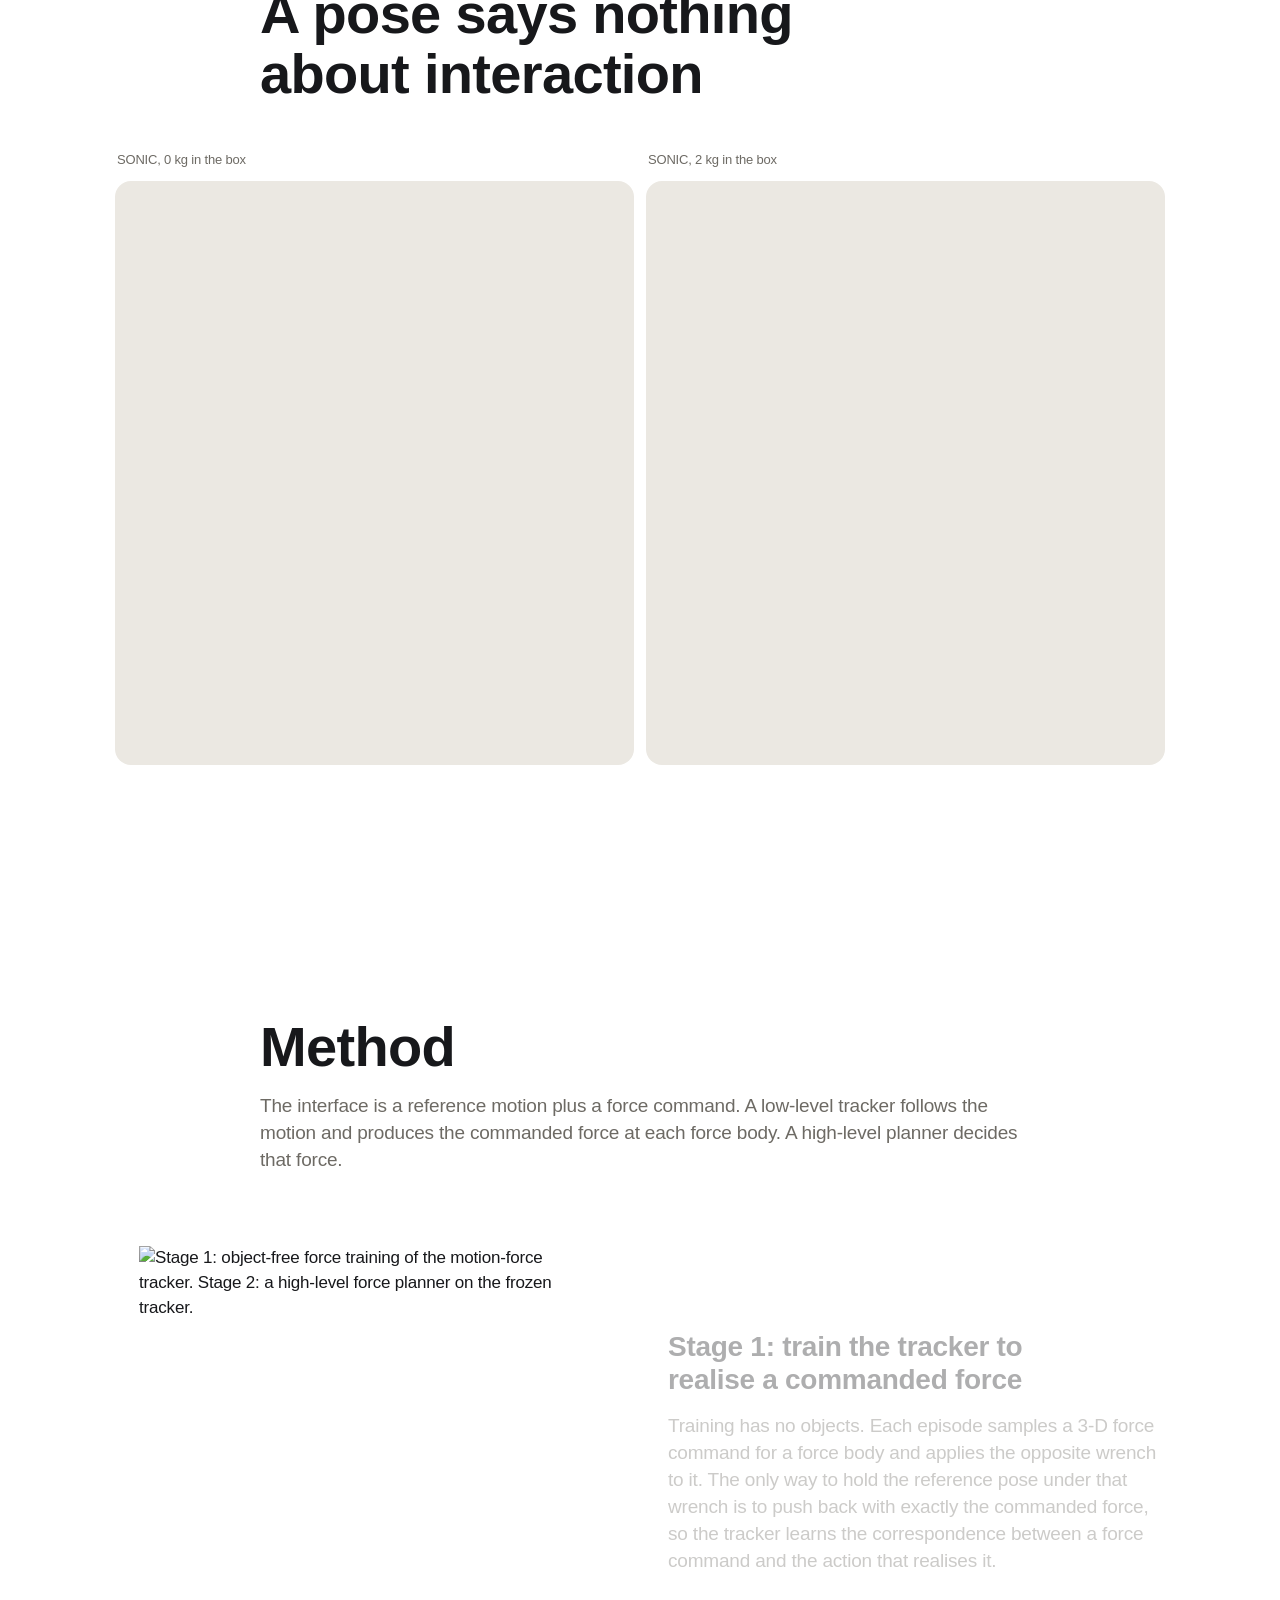
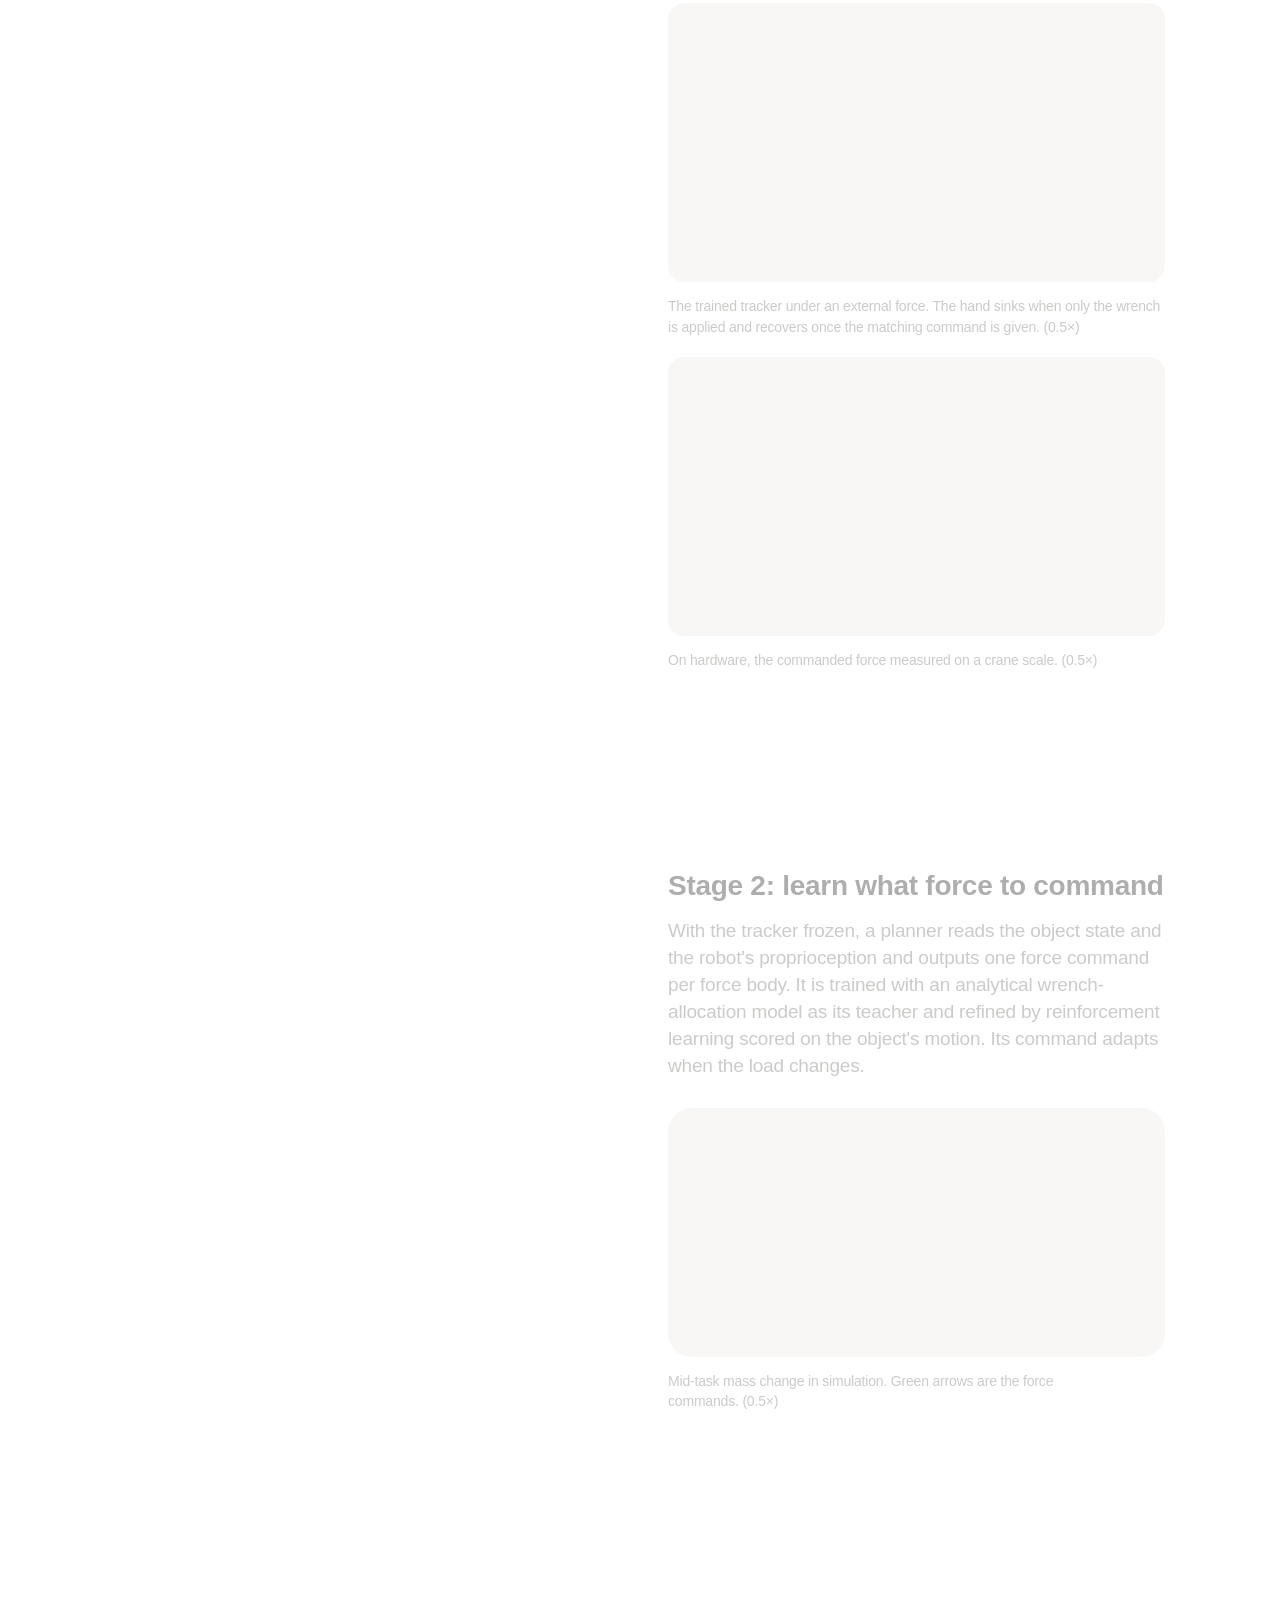
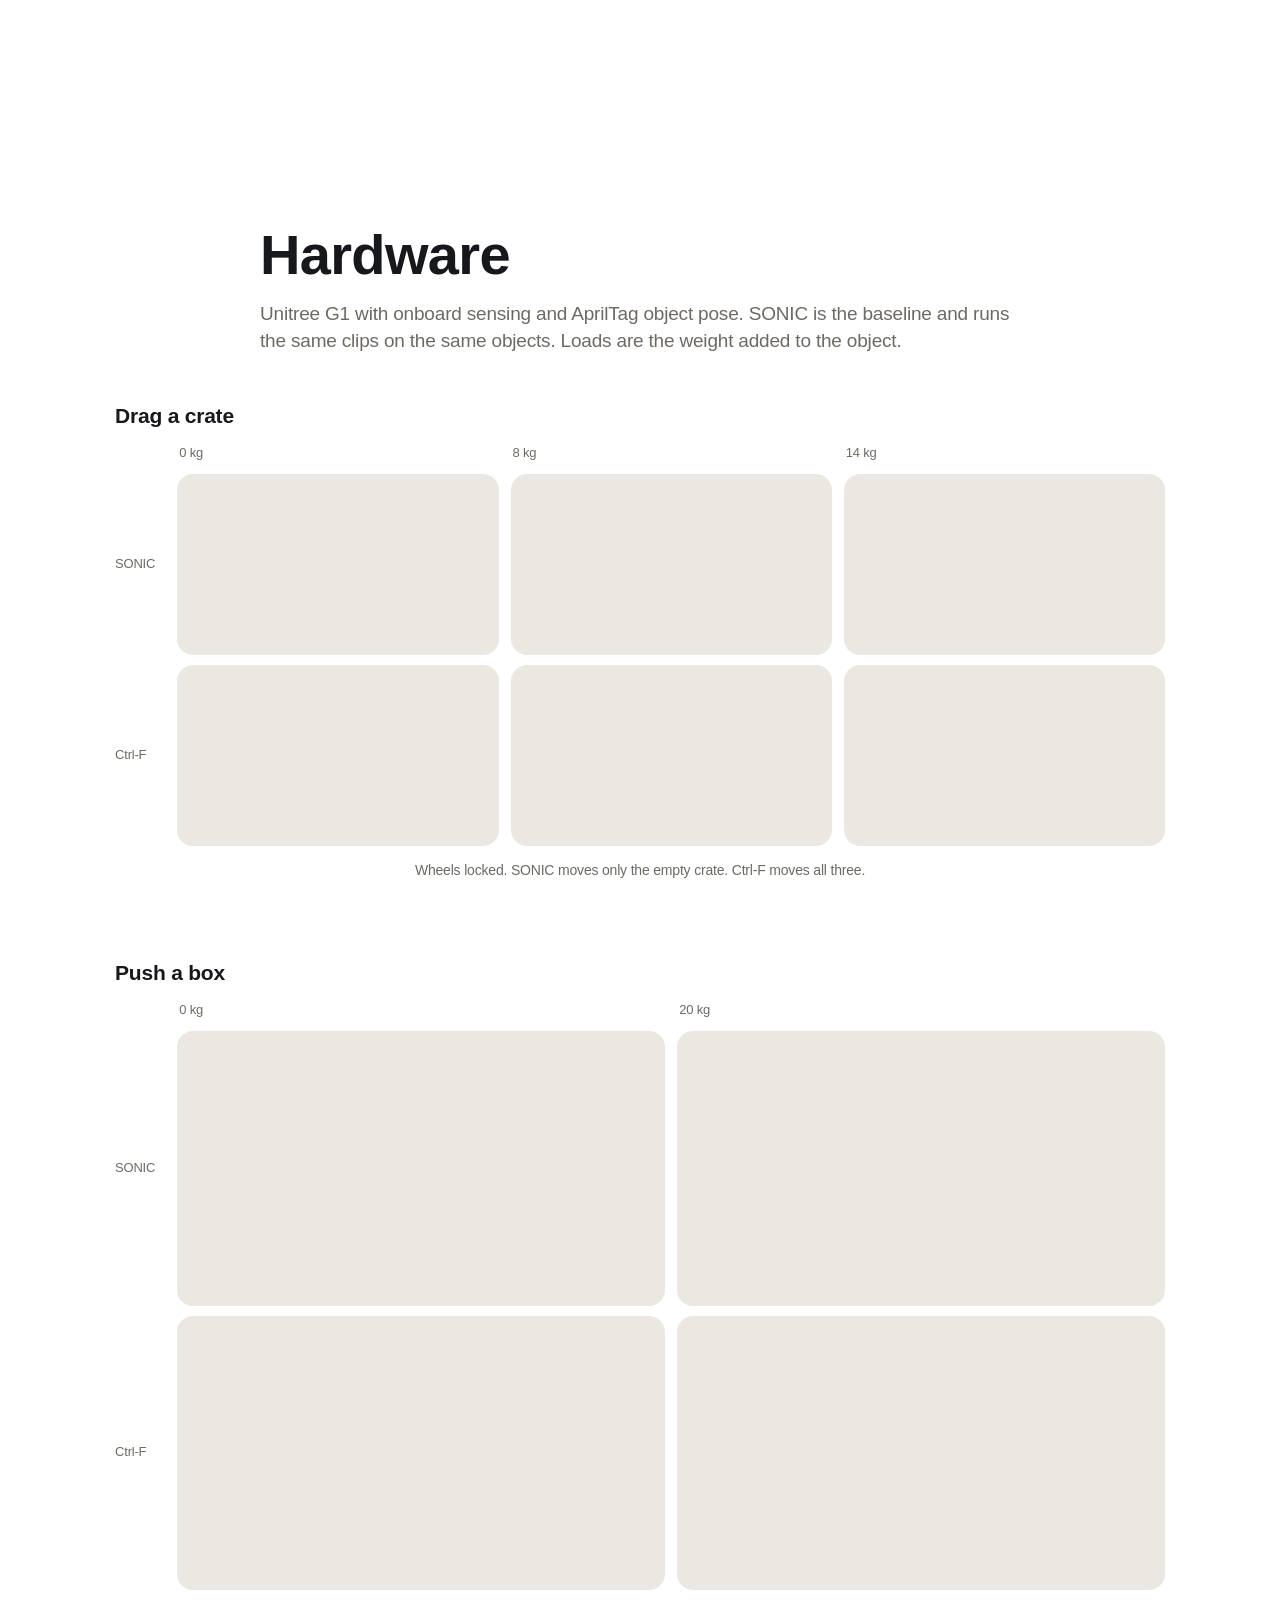
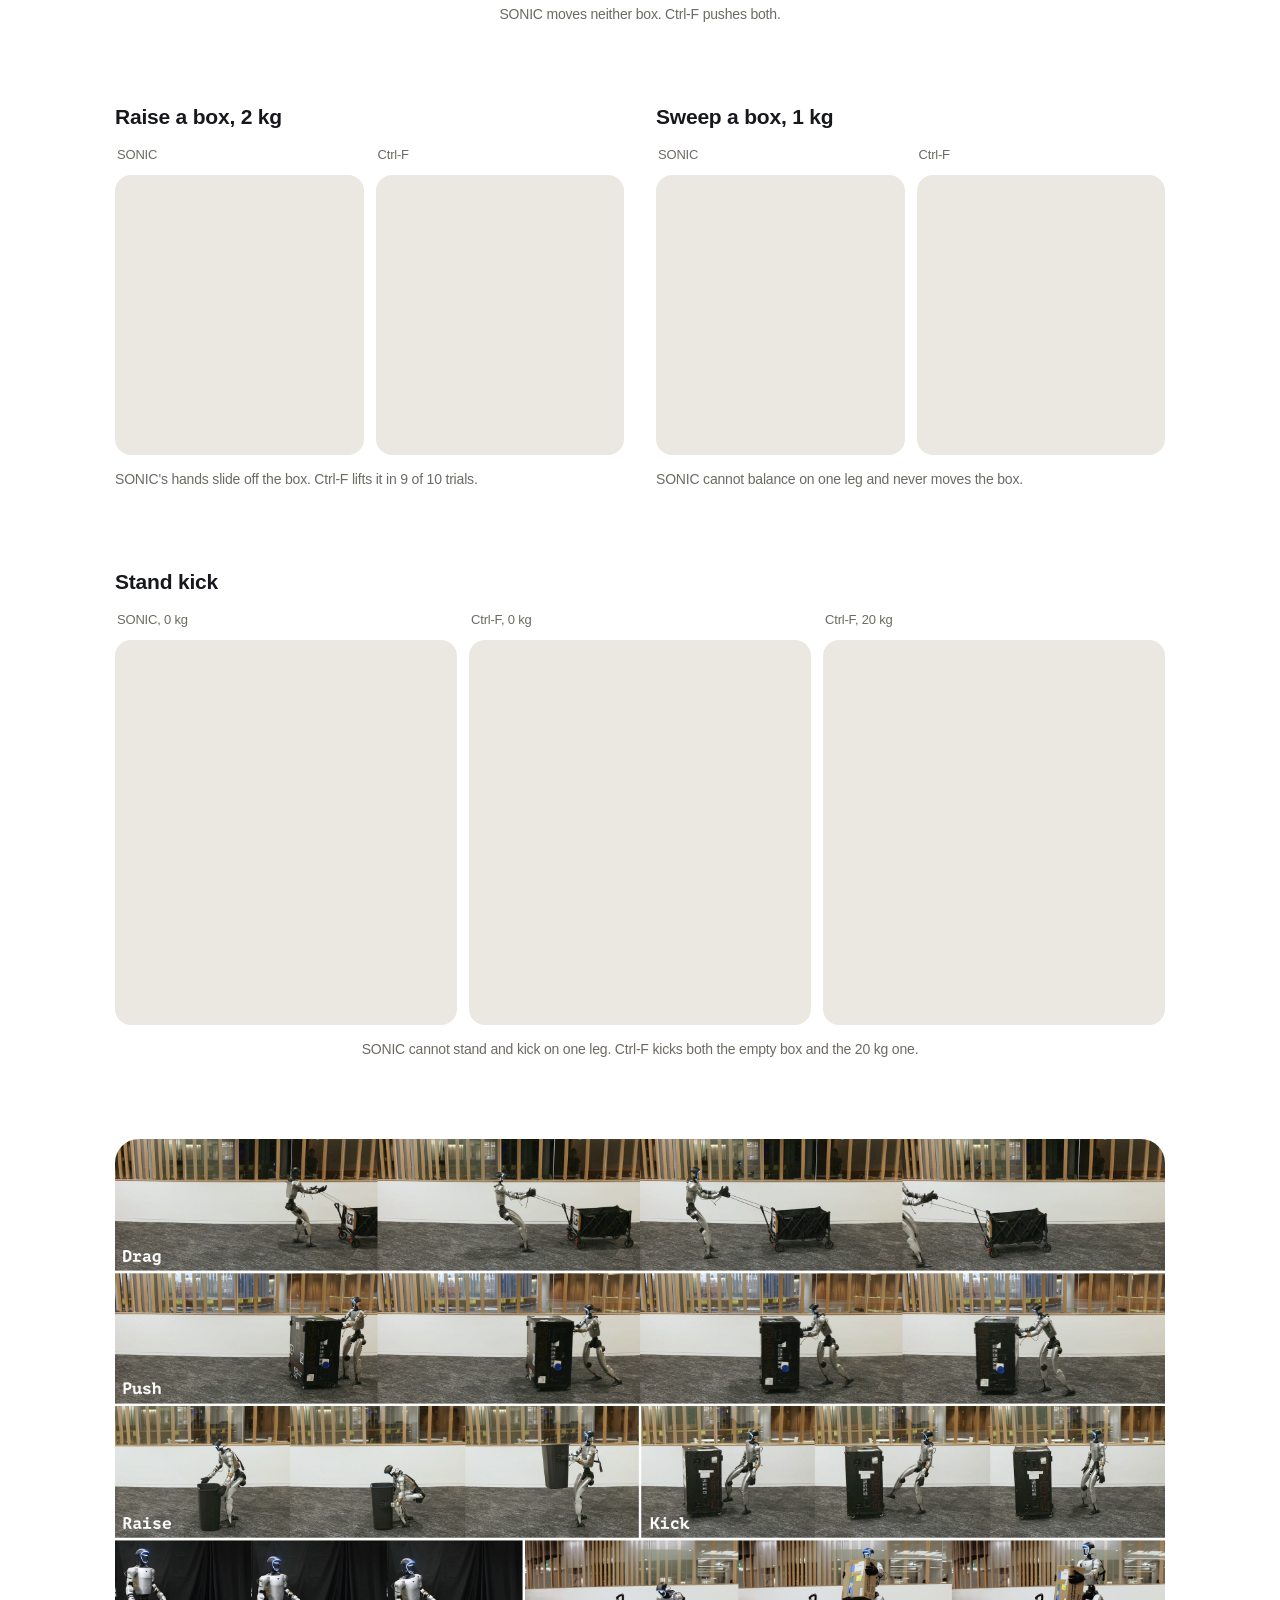
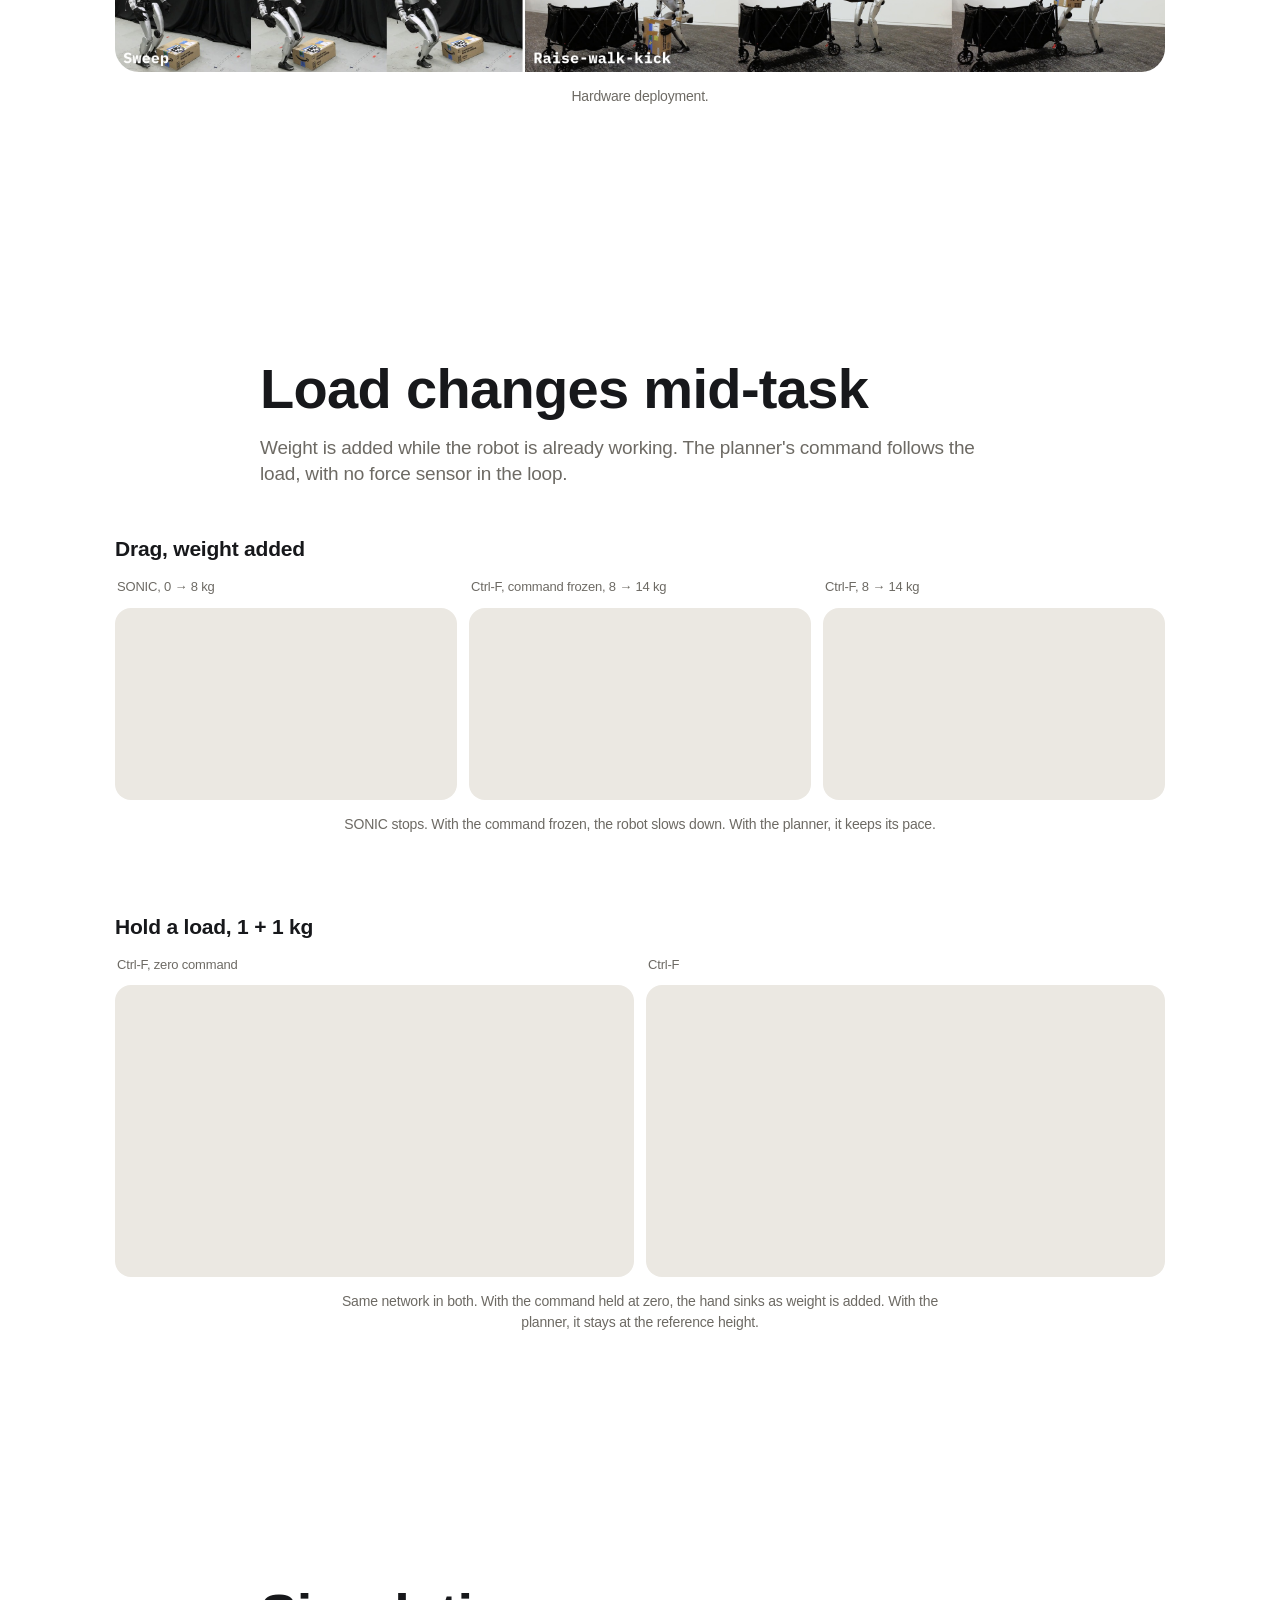
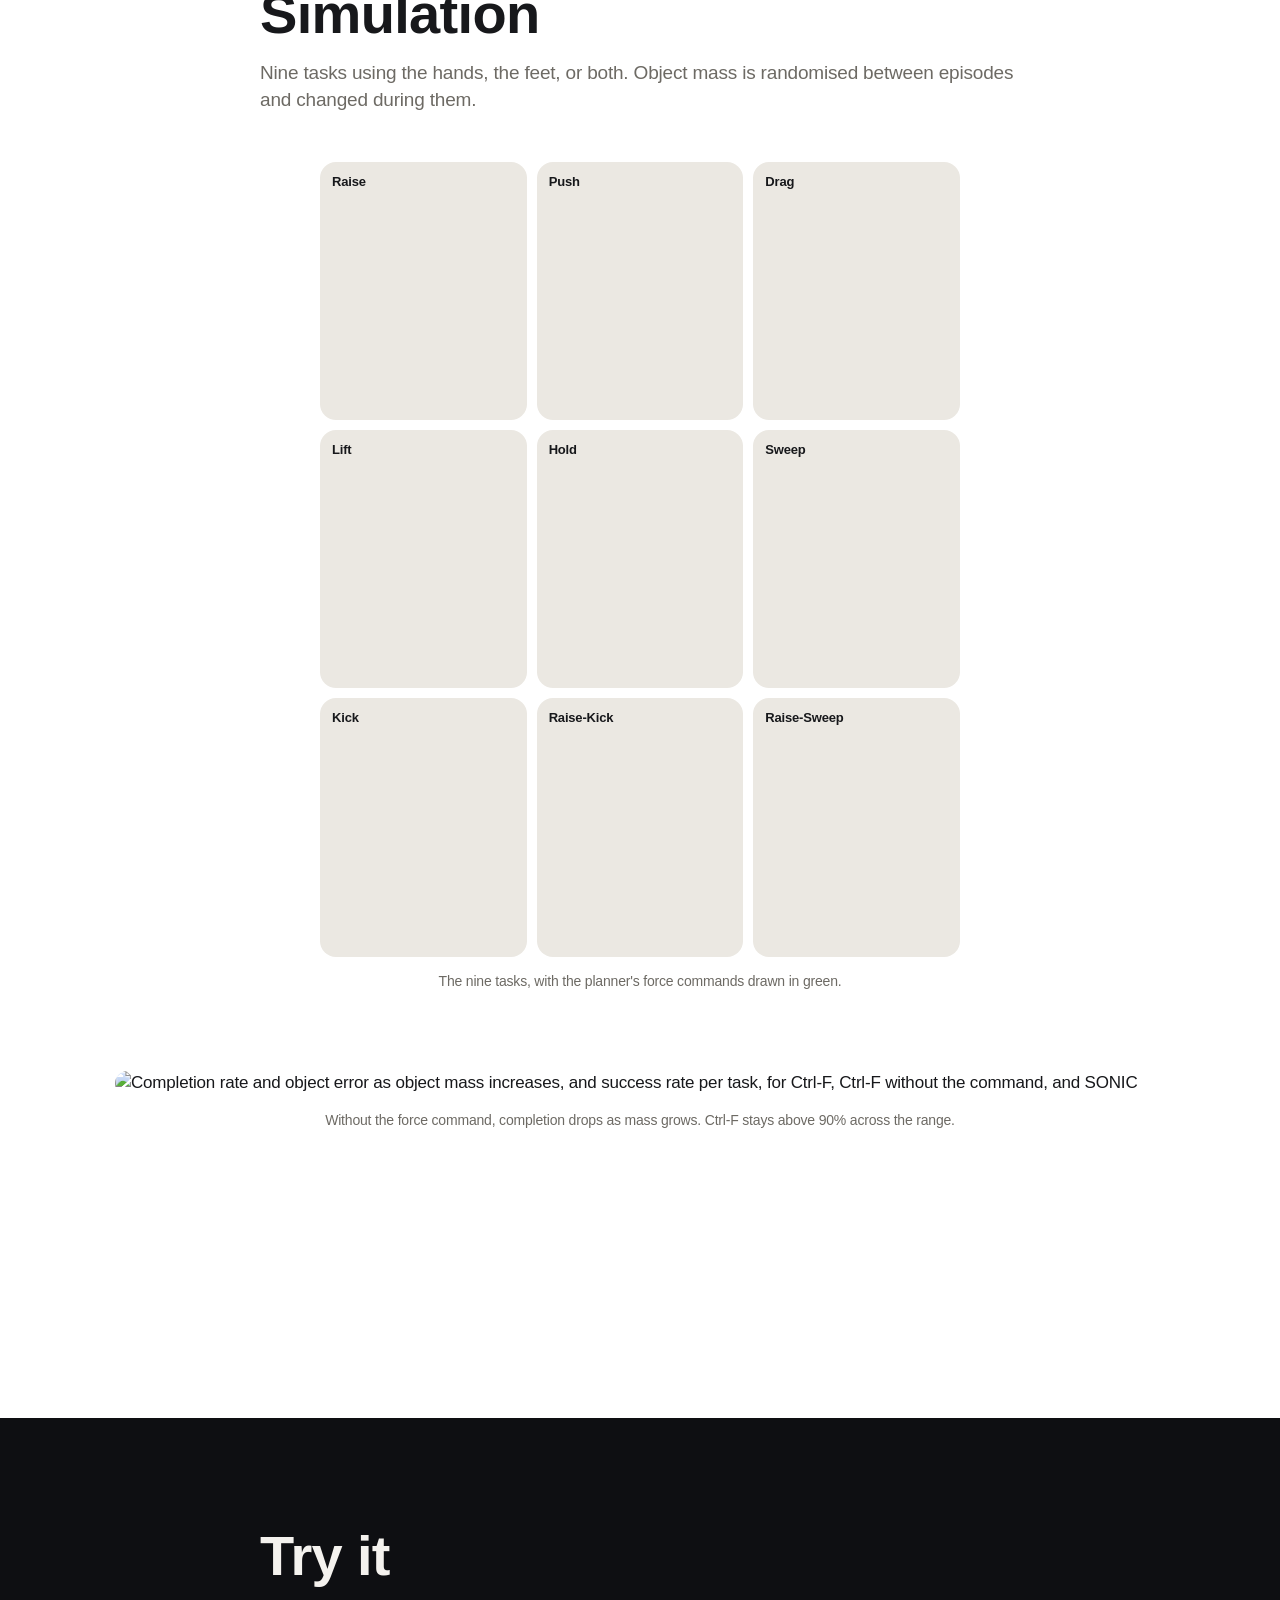
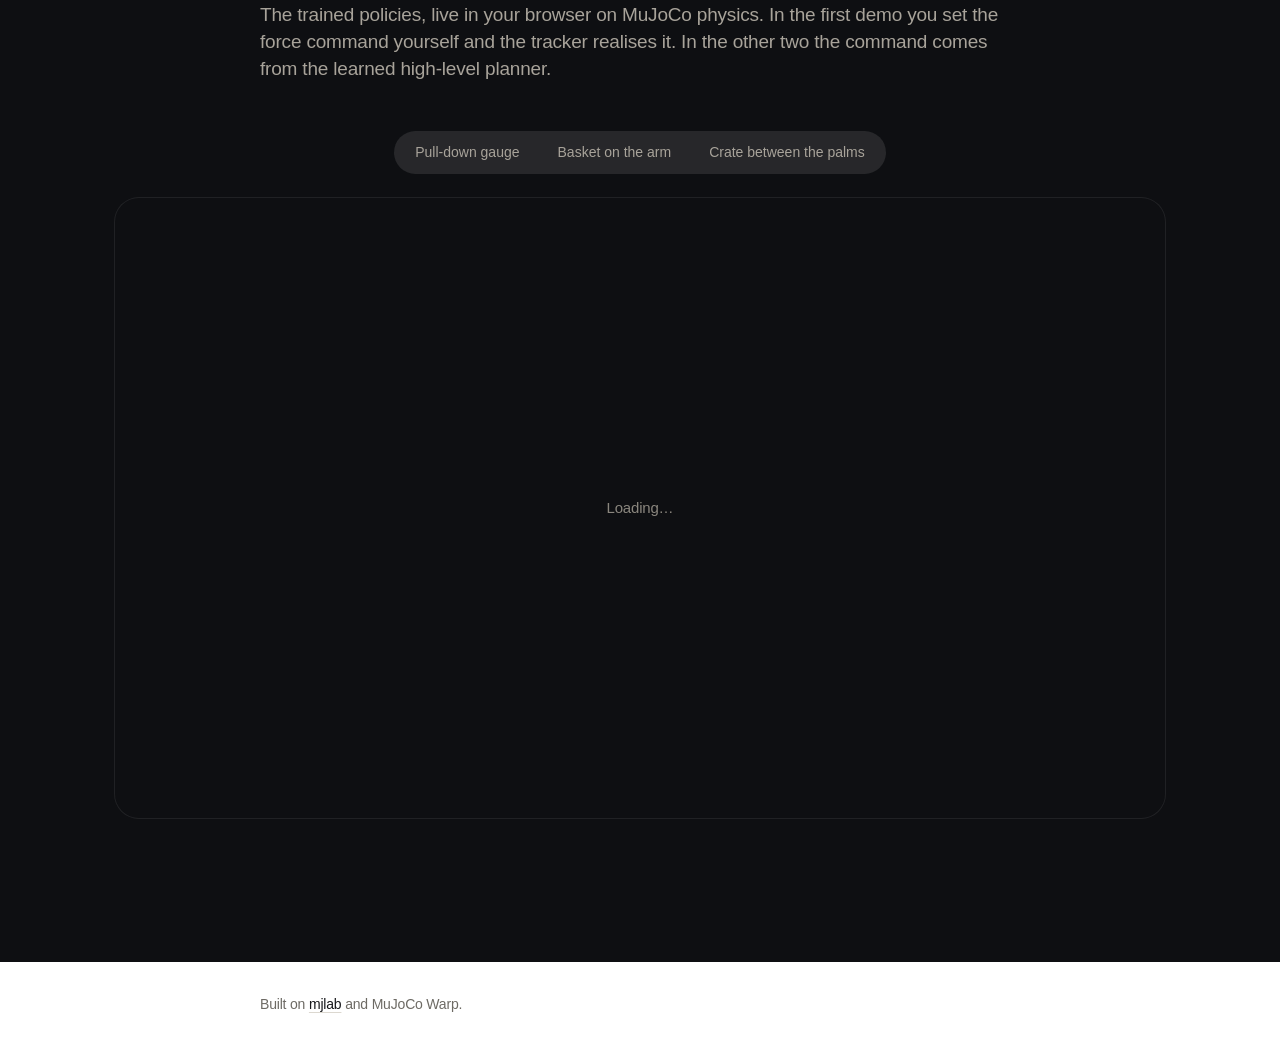
==== commit 29e3e527: "Hero links: Paper opens the arXiv PDF, add an arXiv link Co-Authored-By: Claude Opus 5.5 <noreply@an" ====
--- a/night.html
+++ b/night.html
@@ -63,7 +63,8 @@
     <p class="authors"><span>Mengjie Zhao*</span>, <span>Yuxin Chen*</span>, <span>Yiyang Shao</span>, <span>Chuye Hong</span>, <span>Jiakang Chen</span>, <span>Koushil Sreenath</span>, <span>Masayoshi Tomizuka</span></p>
     <p class="affil">University of California, Berkeley&emsp;<span>*Equal contribution</span></p>
     <p class="links">
-      <a class="pill solid lg" href="assets/ctrlf_icra_draft.pdf">Paper</a>
+      <a class="pill solid lg" href="https://arxiv.org/pdf/2611.05507">Paper</a>
+      <a class="pill out lg" href="https://arxiv.org/abs/2611.05507">arXiv</a>
       <a class="pill out lg" href="#video">Video</a>
       <span class="pill out lg">Code</span>
     </p>
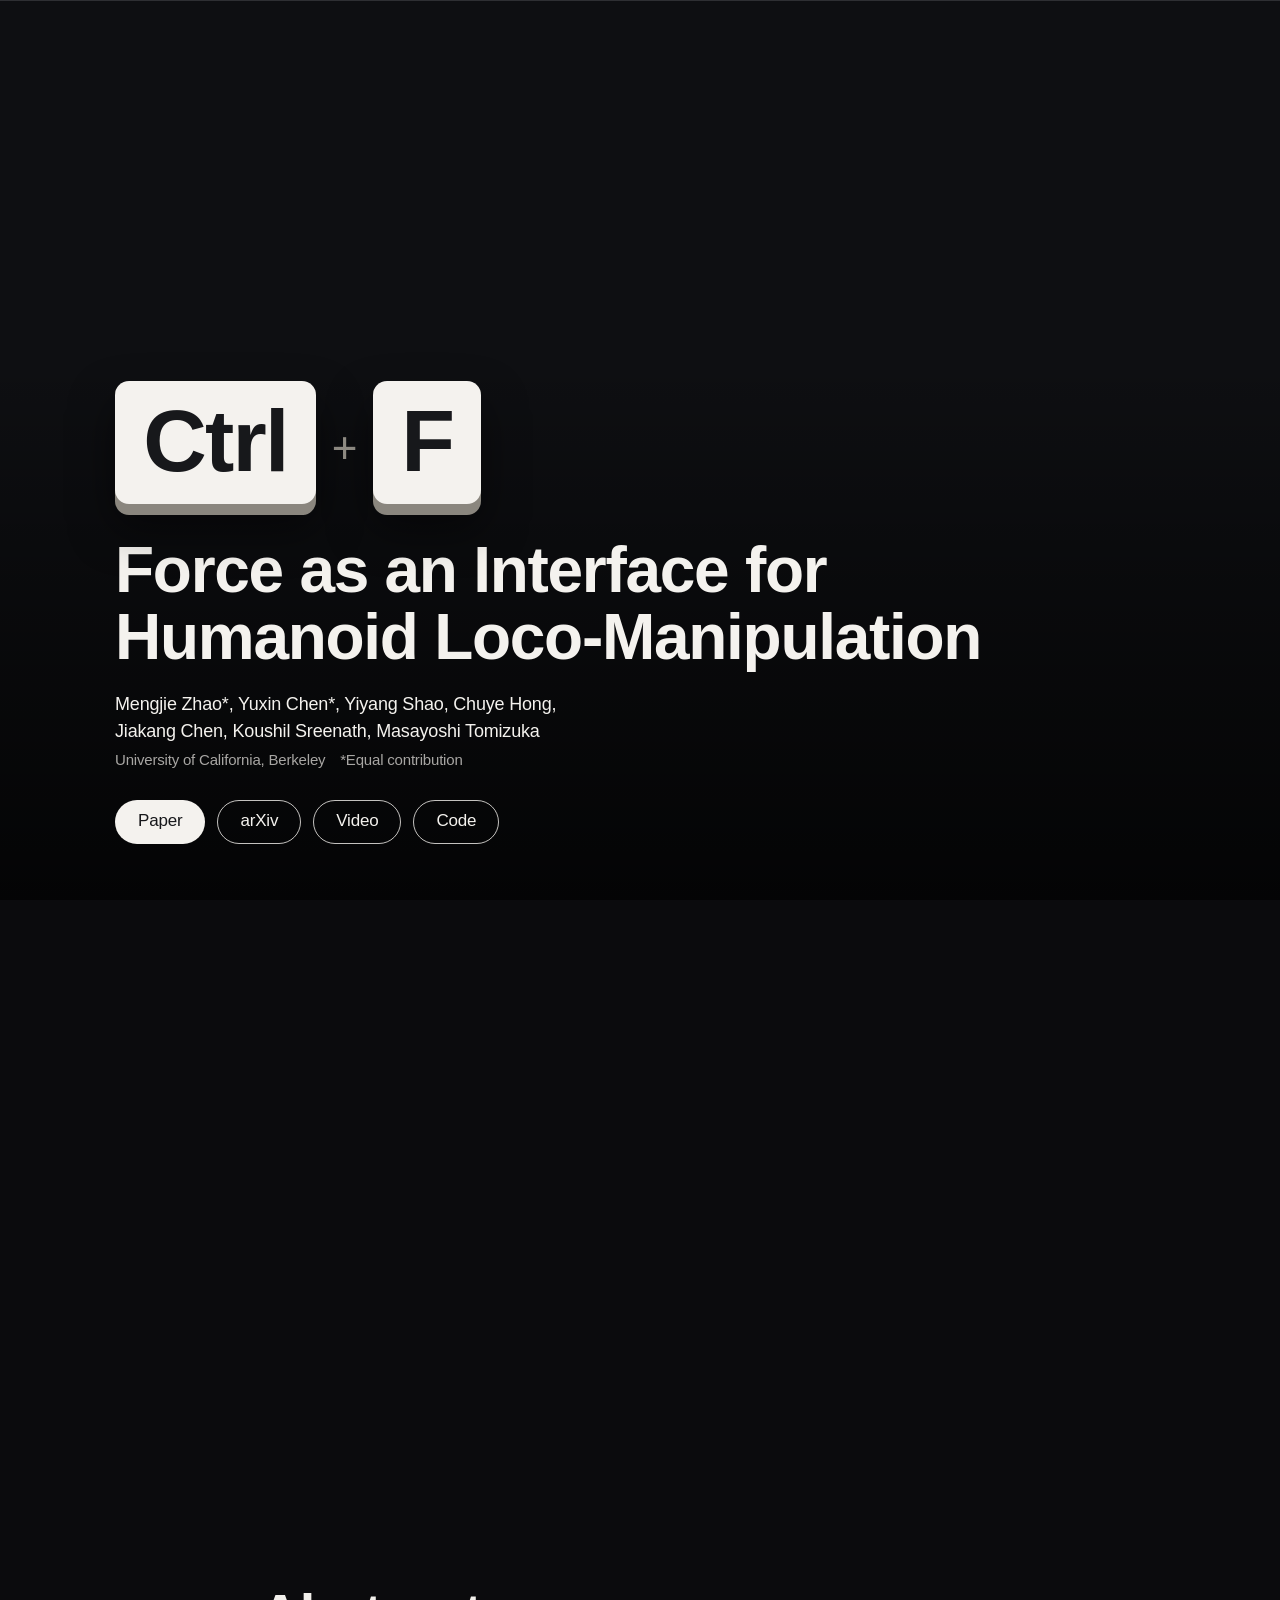
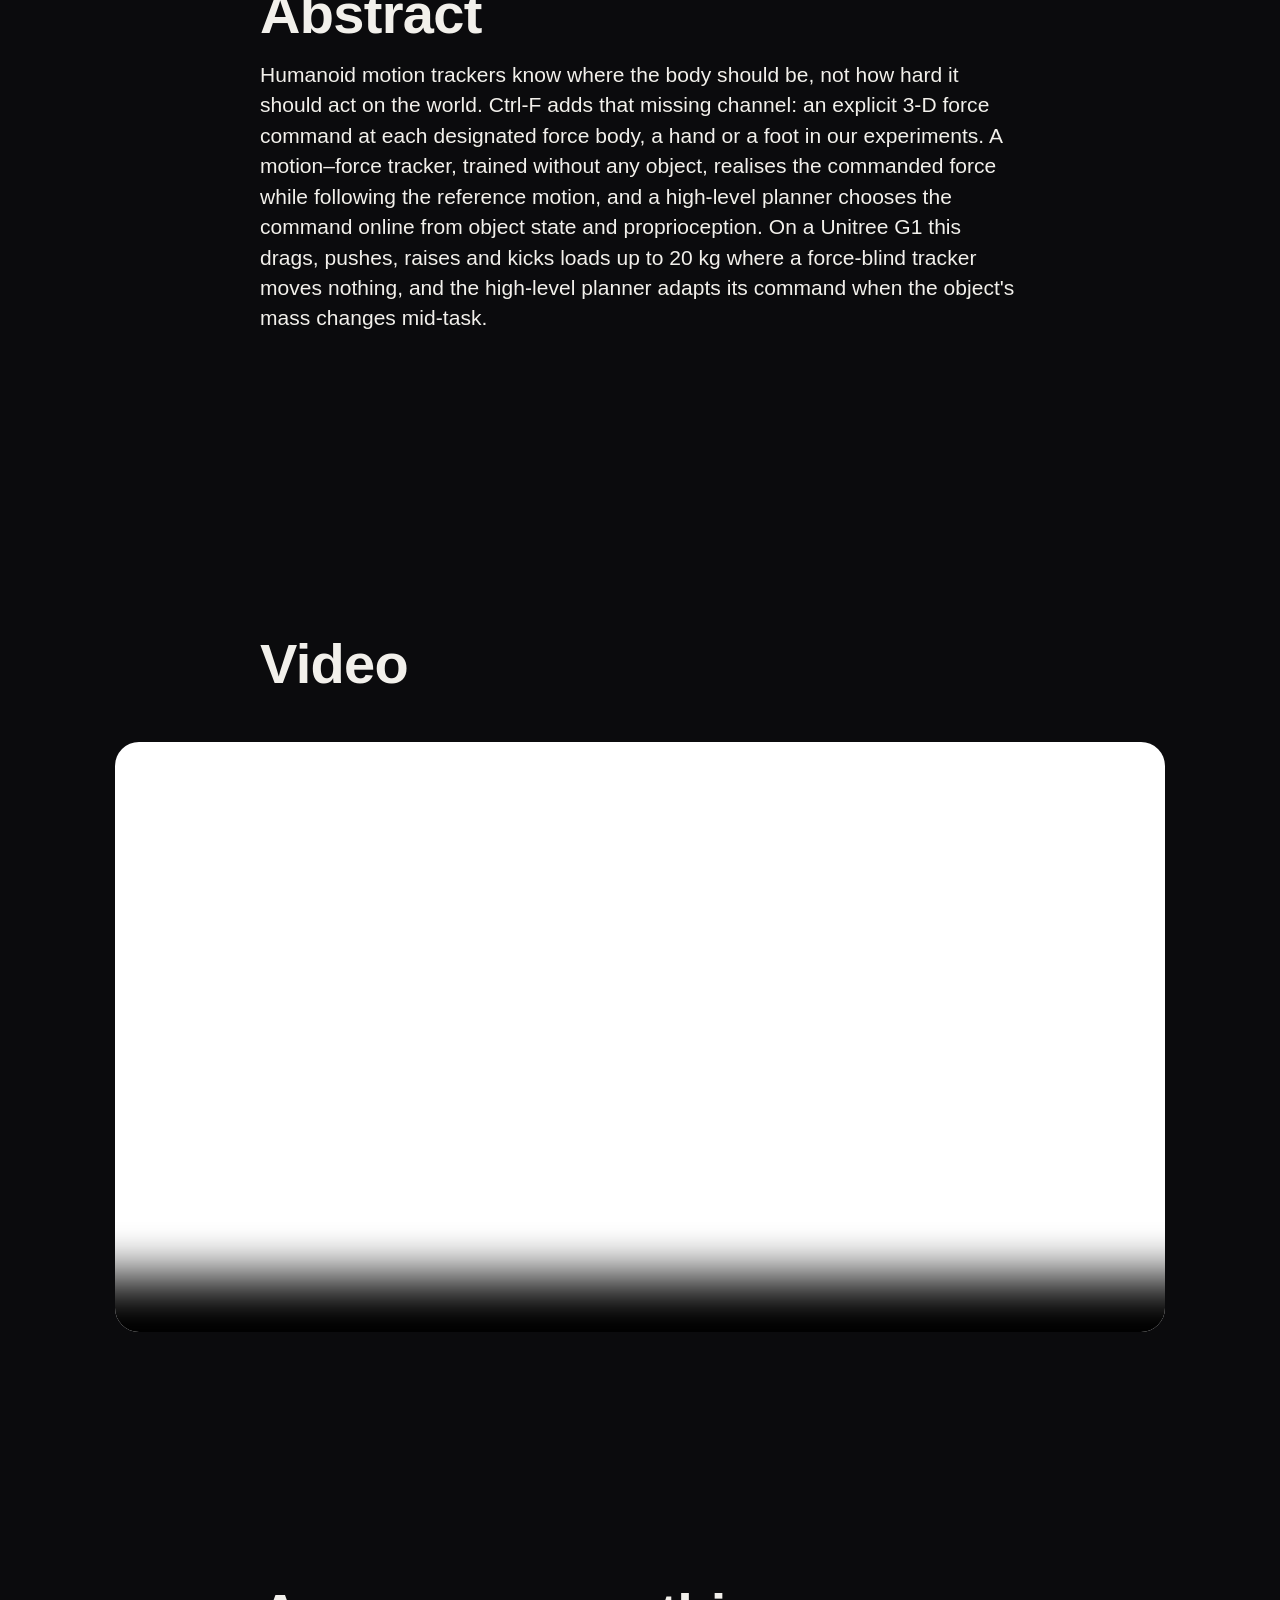
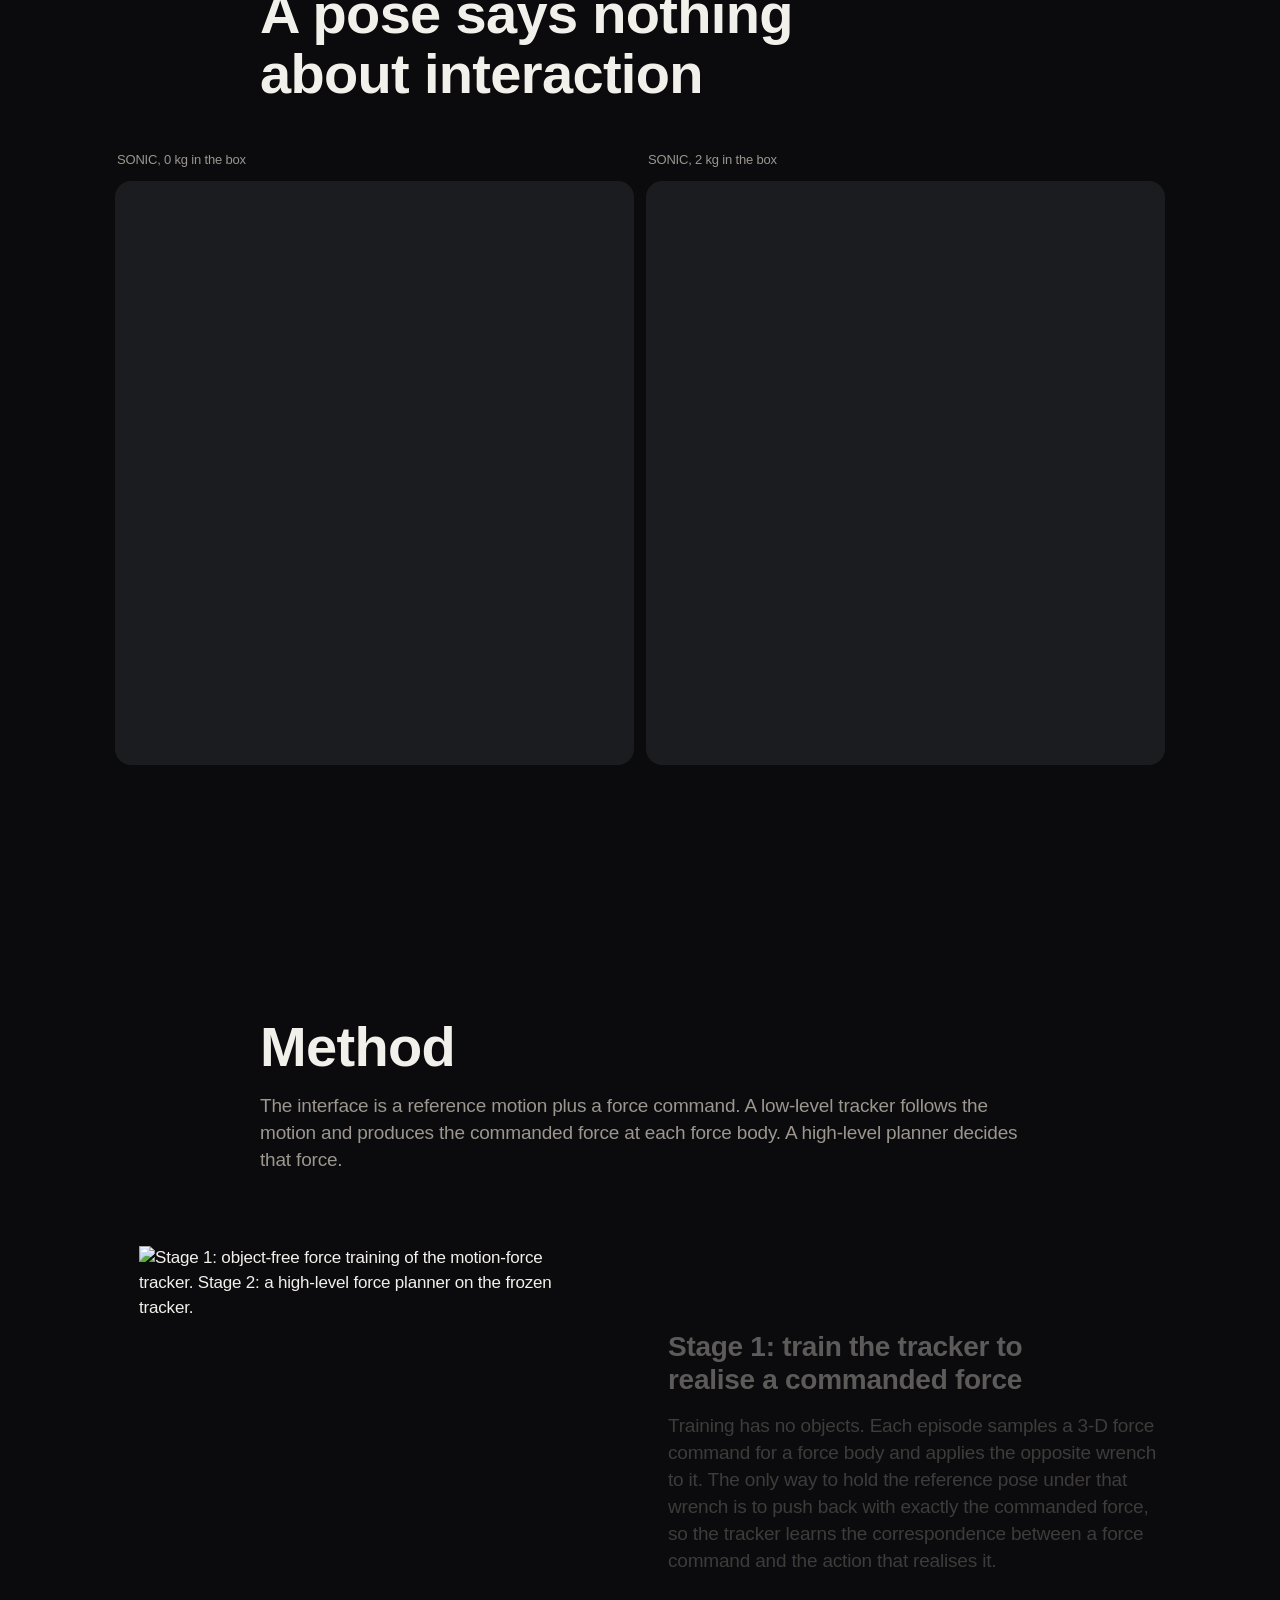
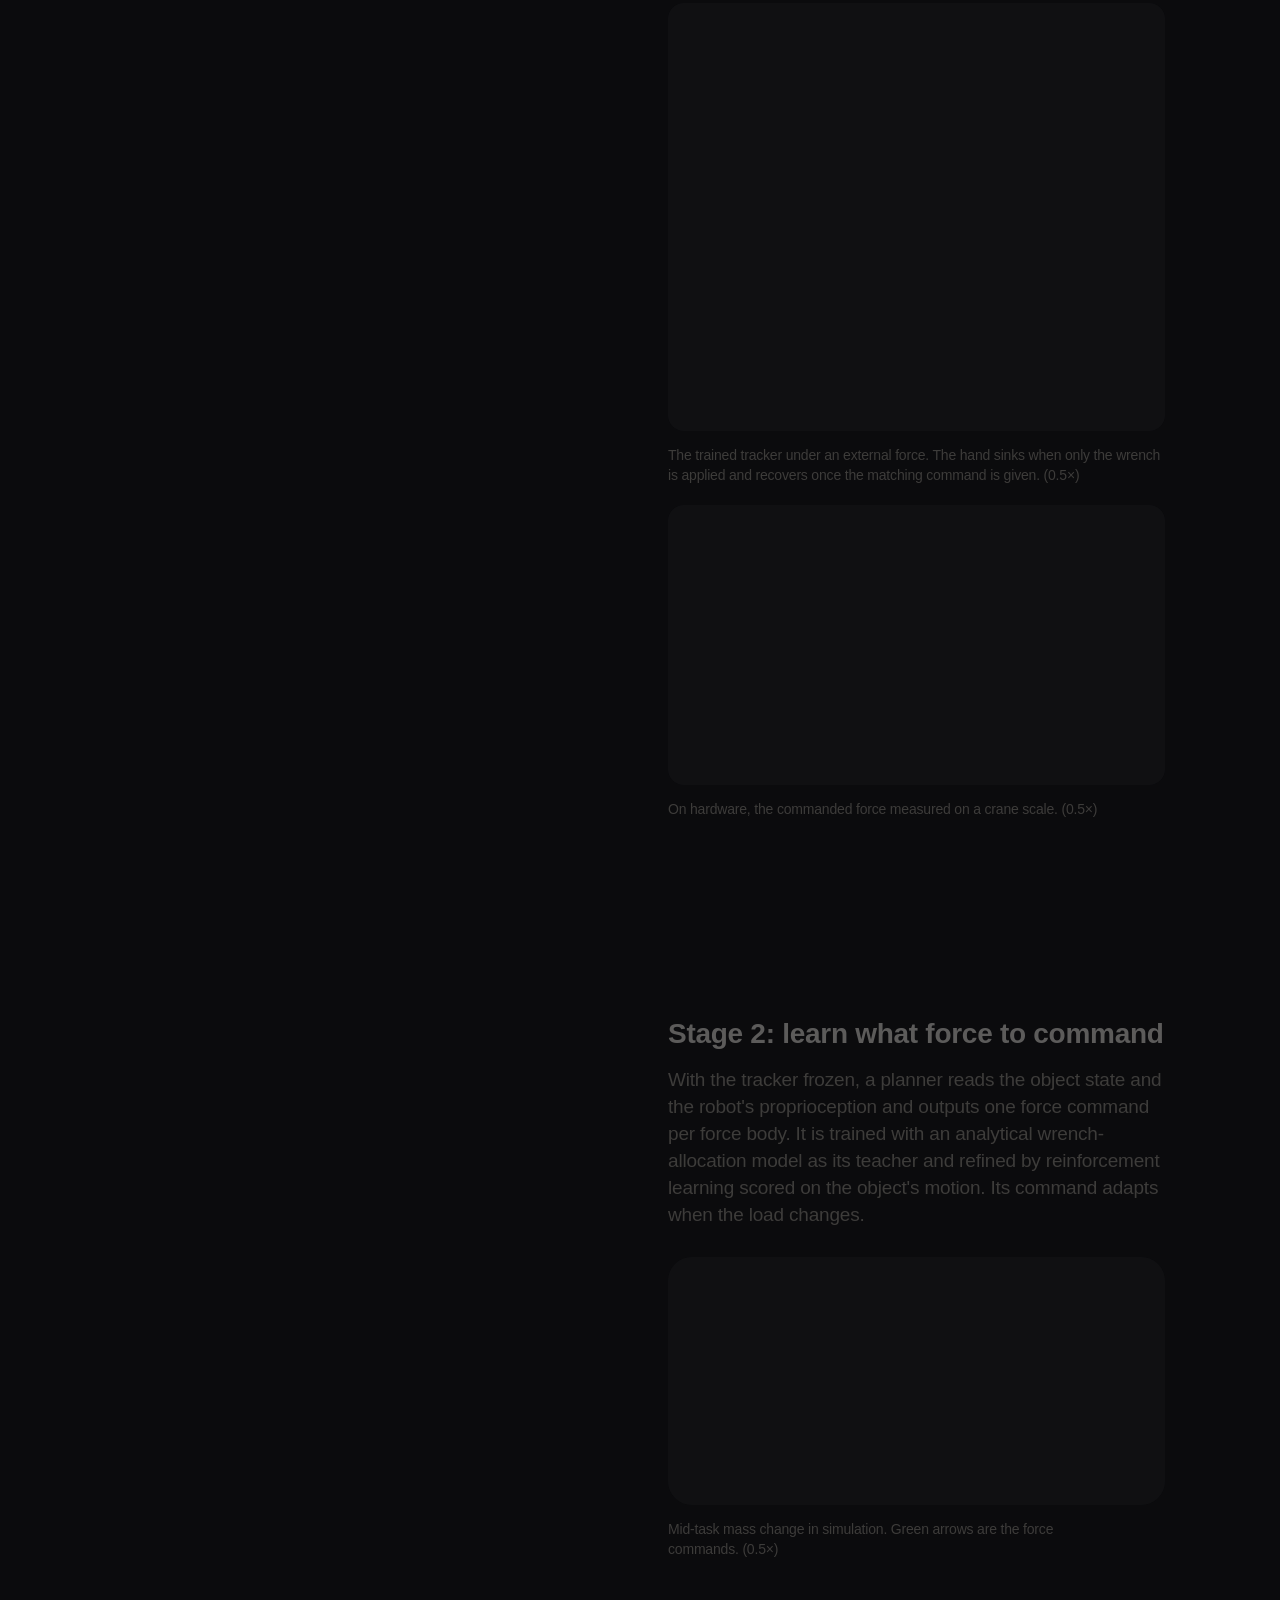
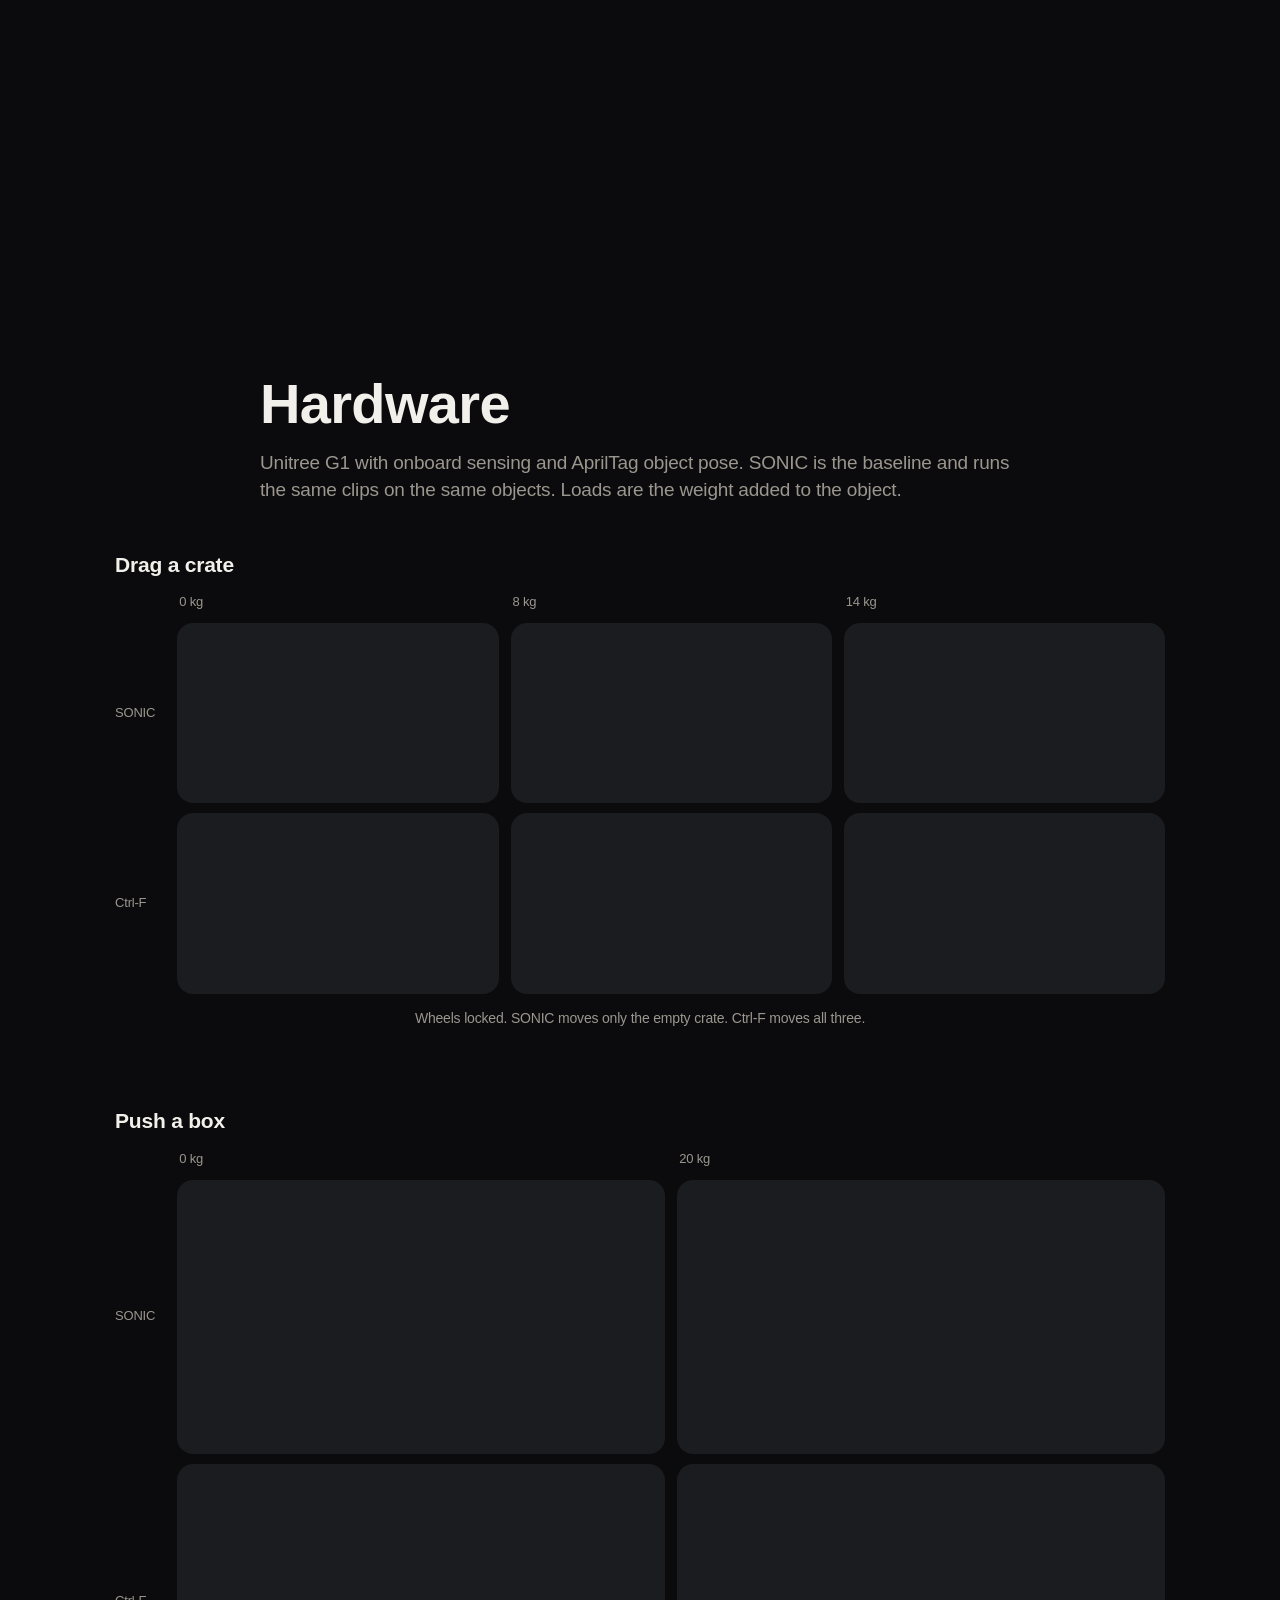
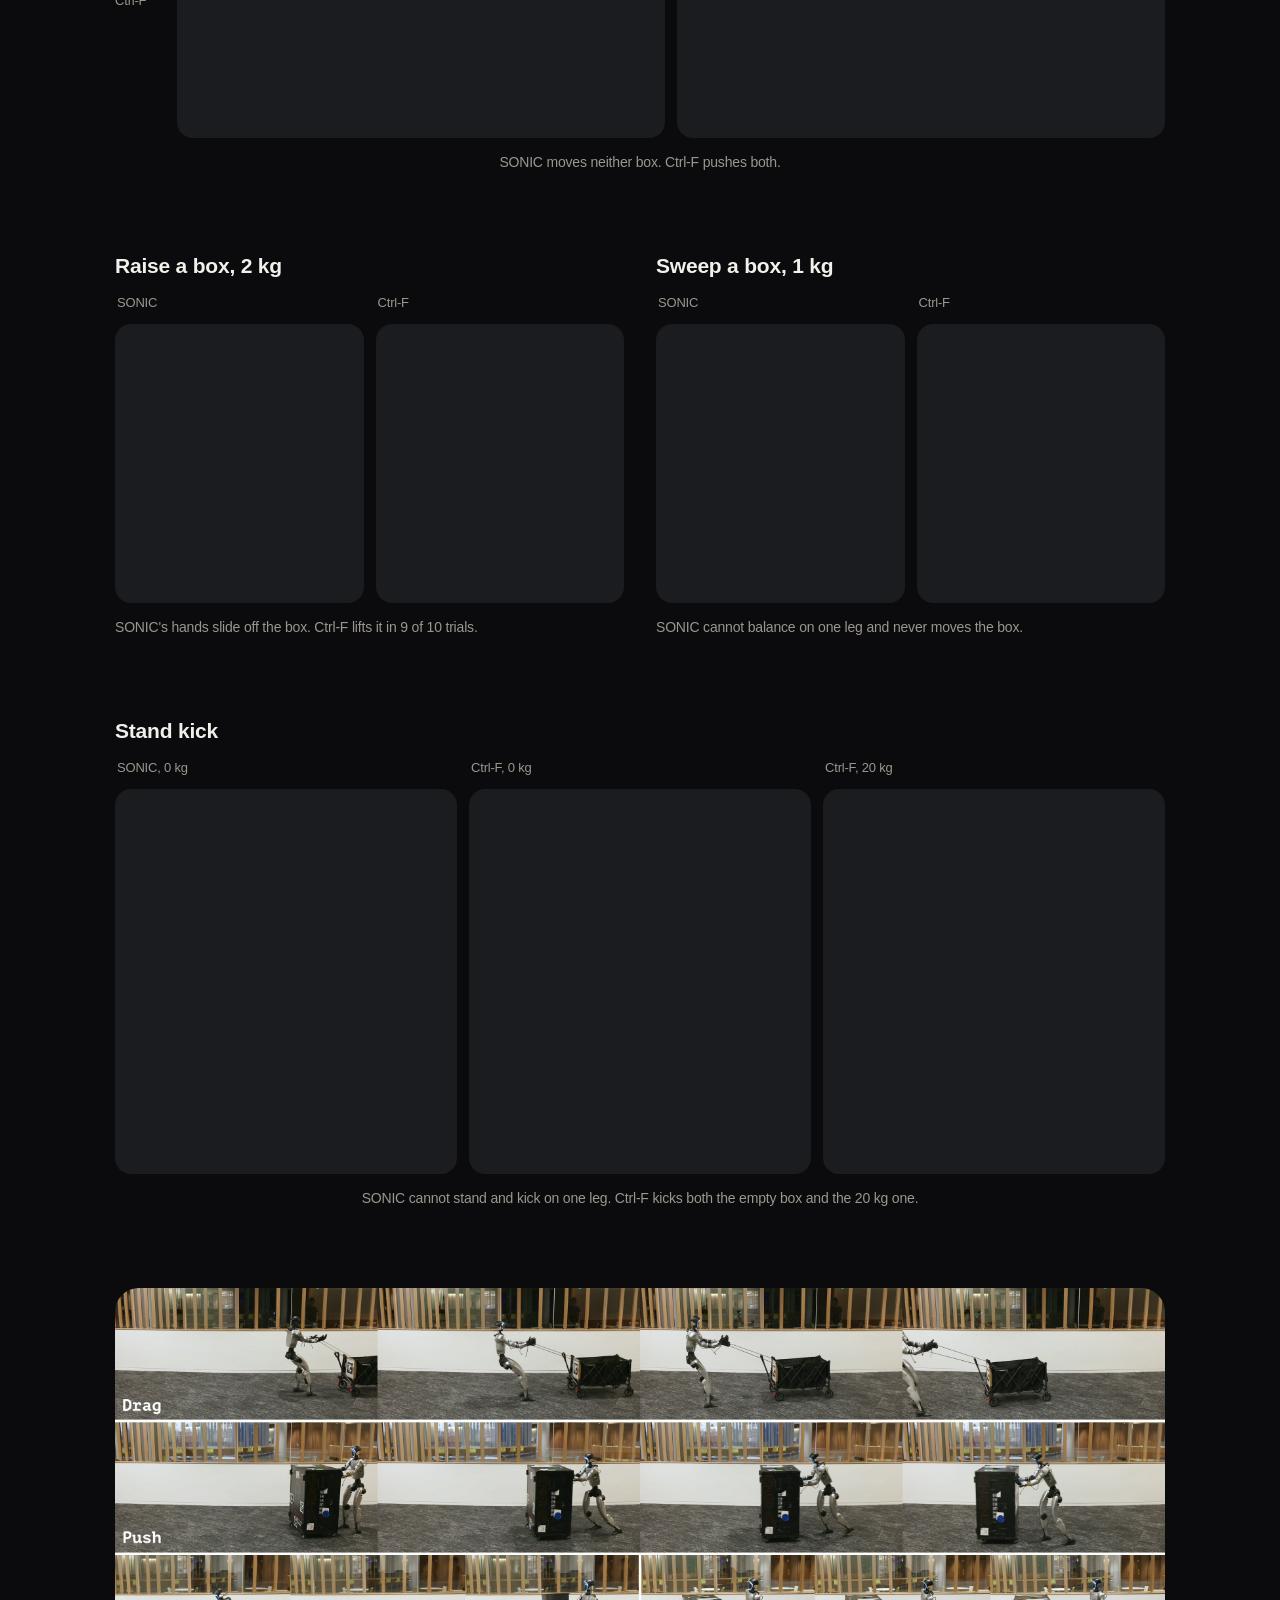
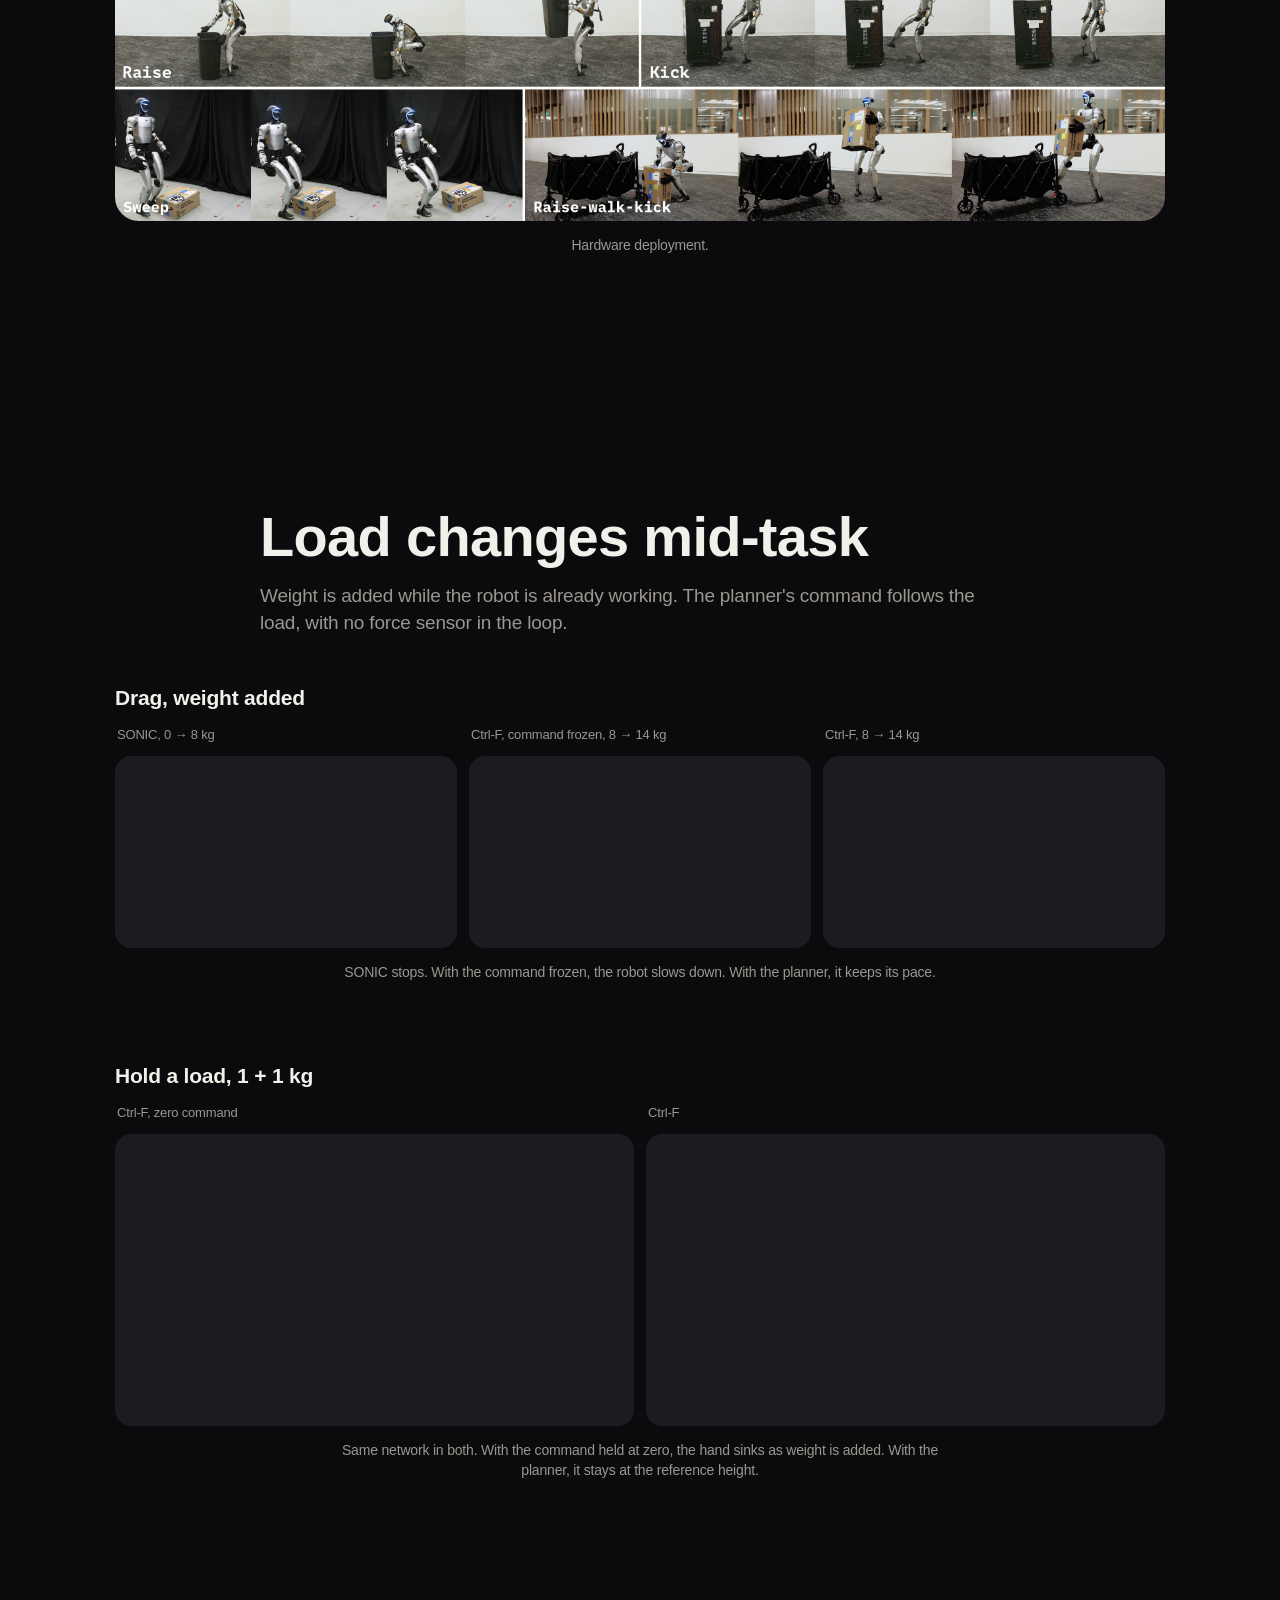
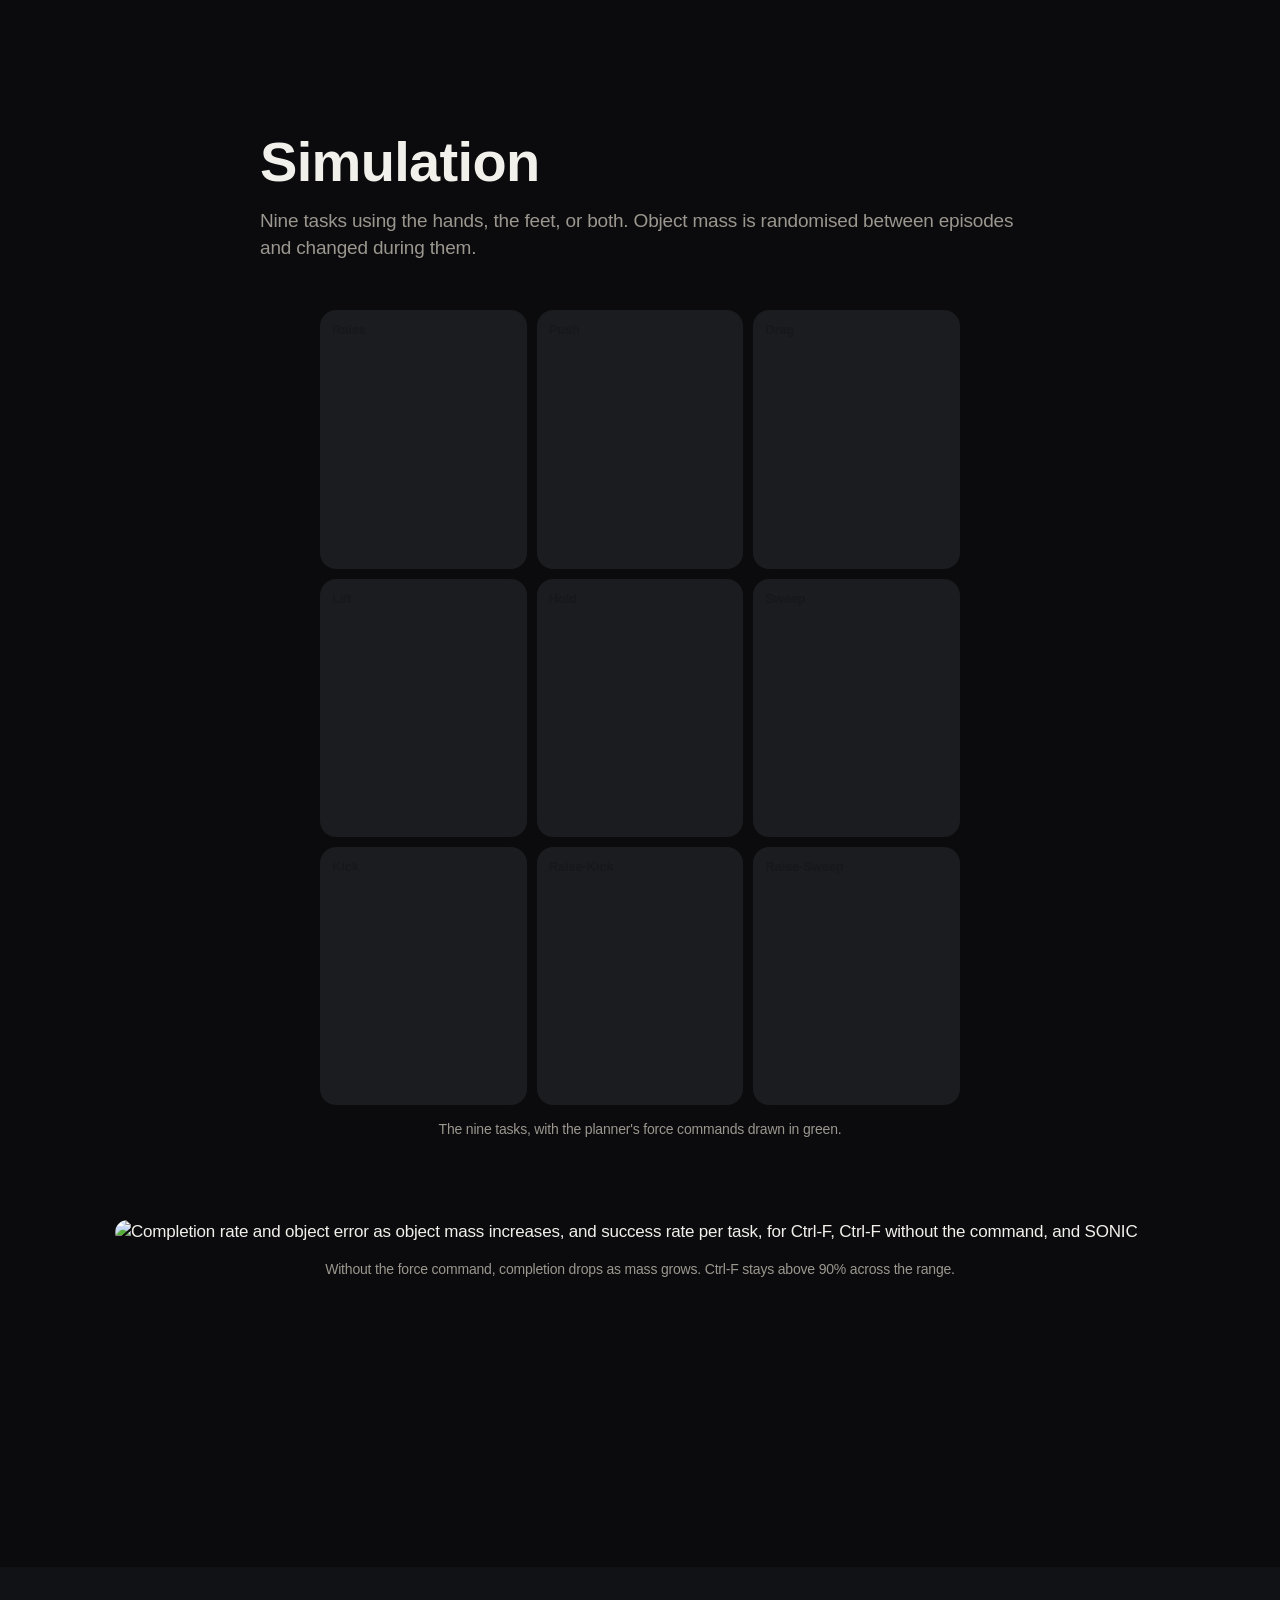
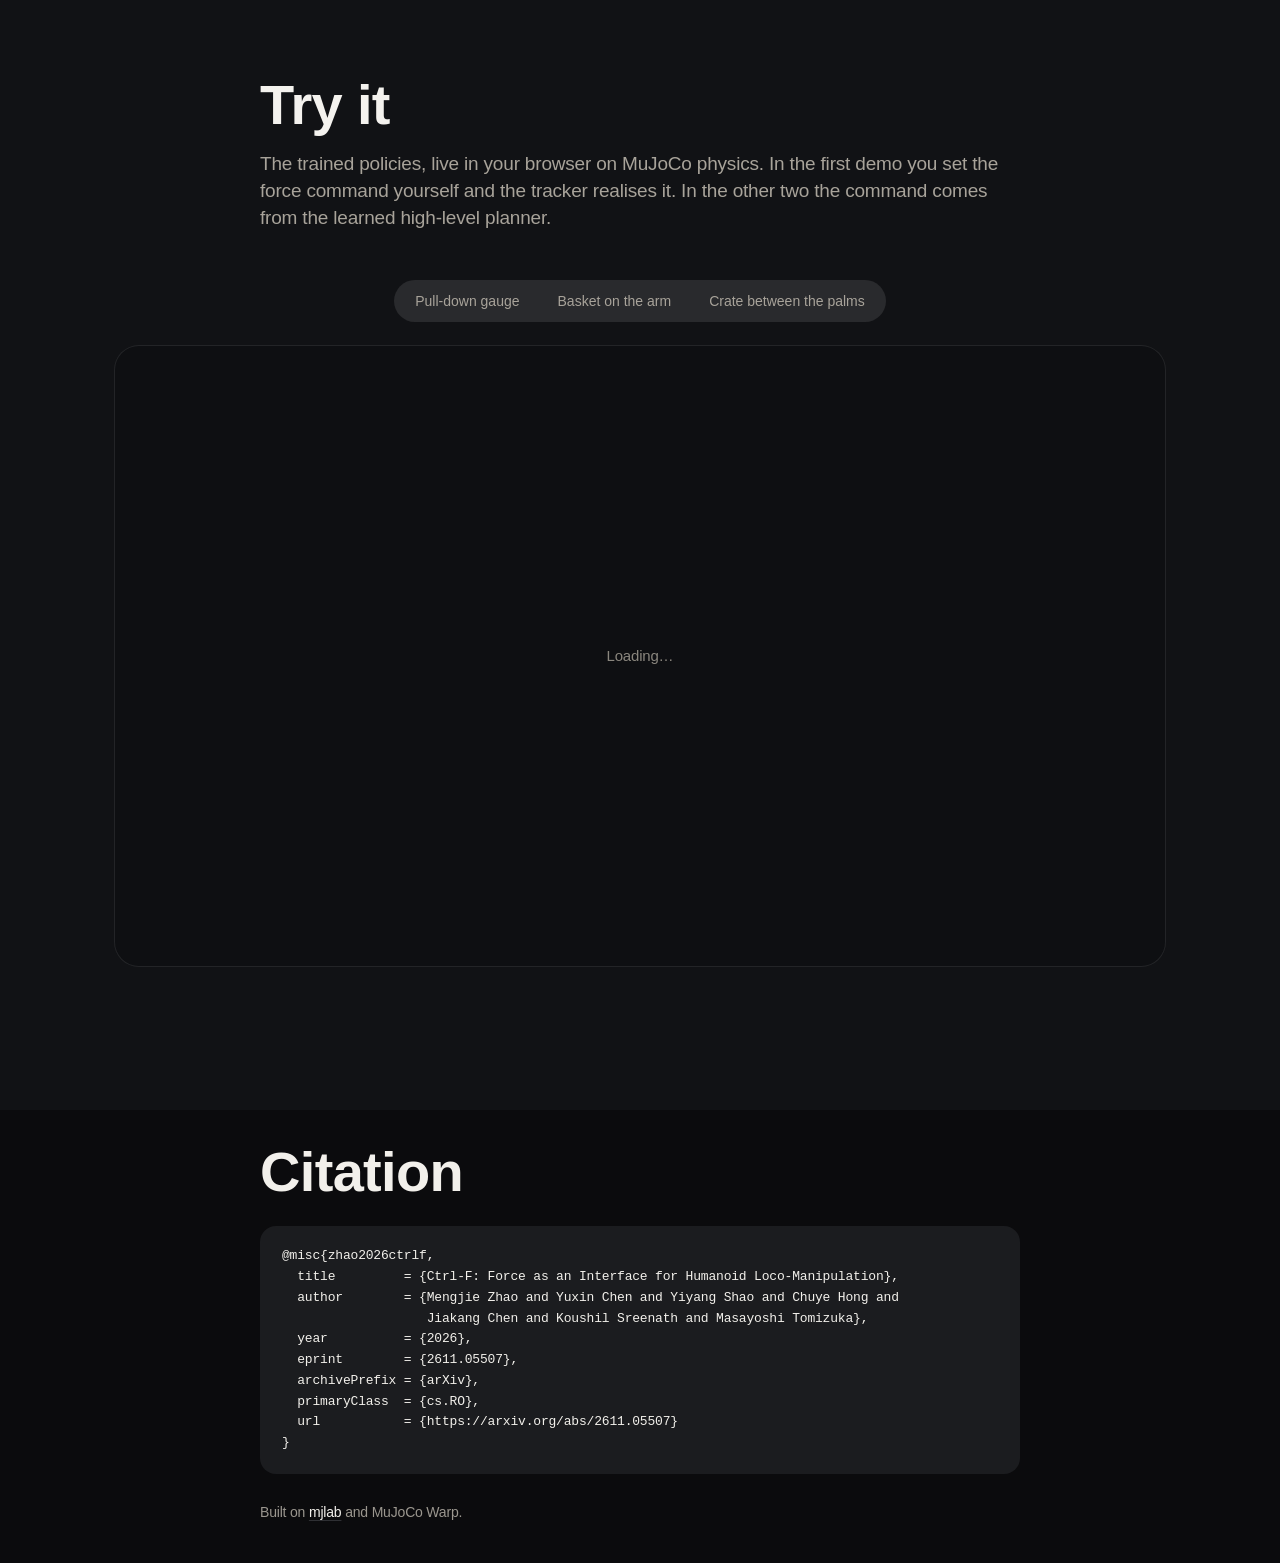
==== commit 3ac93f91: "Add the arXiv BibTeX citation Co-Authored-By: Claude Opus 5.5 <noreply@anthropic.com> Claude-Session" ====
--- a/night.html
+++ b/night.html
@@ -21,8 +21,8 @@
 <link rel="preconnect" href="https://fonts.gstatic.com" crossorigin>
 <link href="https://fonts.googleapis.com/css2?family=Inter+Tight:wght@600;700&family=Inter:wght@400;500;600&display=swap" rel="stylesheet">
 <meta name="robots" content="noindex">
-<link rel="stylesheet" href="styles.css?v=46">
-<link rel="stylesheet" href="styles-night.css?v=3">
+<link rel="stylesheet" href="styles.css?v=47">
+<link rel="stylesheet" href="styles-night.css?v=4">
 </head>
 <body>
 
@@ -288,6 +288,17 @@
 
 <section id="cite" class="sec">
   <div class="wrap-copy">
+    <h2 class="hx">Citation</h2>
+<pre>@misc{zhao2026ctrlf,
+  title         = {Ctrl-F: Force as an Interface for Humanoid Loco-Manipulation},
+  author        = {Mengjie Zhao and Yuxin Chen and Yiyang Shao and Chuye Hong and
+                   Jiakang Chen and Koushil Sreenath and Masayoshi Tomizuka},
+  year          = {2026},
+  eprint        = {2611.05507},
+  archivePrefix = {arXiv},
+  primaryClass  = {cs.RO},
+  url           = {https://arxiv.org/abs/2611.05507}
+}</pre>
     <p class="foot">Built on <a href="https://github.com/mujocolab/mjlab">mjlab</a> and MuJoCo Warp.</p>
   </div>
 </section>
--- a/styles.css
+++ b/styles.css
@@ -269,6 +269,7 @@
 .sec.dark + .sec { padding-top: var(--sec); }
 #cite.sec { padding-block: 32px 40px; }   /* only the credits line until there is a citation */
 #cite .foot { margin-top: 0; }
+#cite pre + .foot { margin-top: 28px; }
 
 /* reveal */
 .js .rv { opacity: 0; transform: translateY(32px); transition: opacity .9s var(--ease), transform 1.1s var(--spring); }
--- a/styles-night.css
+++ b/styles-night.css
@@ -0,0 +1,38 @@
+/* Ctrl-F project page, dark theme: loaded after styles.css by night.html (built from index.html by
+   _work/dark/build_night.py). Same layout and motion; tokens flipped, figures swapped for dark copies. */
+
+:root {
+  color-scheme: dark;
+  --page: #0b0b0d;
+  --band: #0b0b0d;
+  --fill: #1b1c1f;
+  --hair: #2e2f33;
+  --ink: #f2f0eb;
+  --ink2: #9b978f;
+  --accent: #f2f0eb;
+  --seg-on: #3a3b40;
+}
+
+.nav, .nav.over { background: rgba(11,11,13,0.72); box-shadow: 0 1px 0 var(--hair); }
+.find { background: rgba(27,28,31,0.75); }
+.nav.over .key { background: #f2f0eb; box-shadow: 0 0 0 1px rgba(255,255,255,0.10), 0 0.05em 0 0 #8a867e; }
+.nav .key { color: #17181b; background: #f2f0eb; box-shadow: 0 0 0 1px rgba(255,255,255,0.10), 0 0.05em 0 0 #8a867e; }
+
+.pill.solid { color: #17181b; }
+.pill.solid:hover { background: #fff; }
+.pill.out:hover { color: #17181b; }
+.hero .cap, .hero .pill.solid, .hero .pill.out:hover { color: #17181b; }
+
+/* figures sit straight on the page, as the white ones do on the light page */
+.card.white, img.card { background: transparent; }
+.fig-stages .veil { background: var(--page); }
+
+/* sim tiles: the render background is light grey, so the label stays dark */
+.tile .tag { color: #17181b; }
+
+/* the mechanism clip has white bars at the sides: show only the render */
+video[poster$="sup_mech.jpg"] { aspect-ratio: 836 / 720; }
+
+.sec.dark { background: #111215; }
+.sec.dark .demo-tabs button.is-active { background: #f2f0eb; color: #17181b; }
+#cite pre { background: var(--fill); }   /* --band is the page colour here */
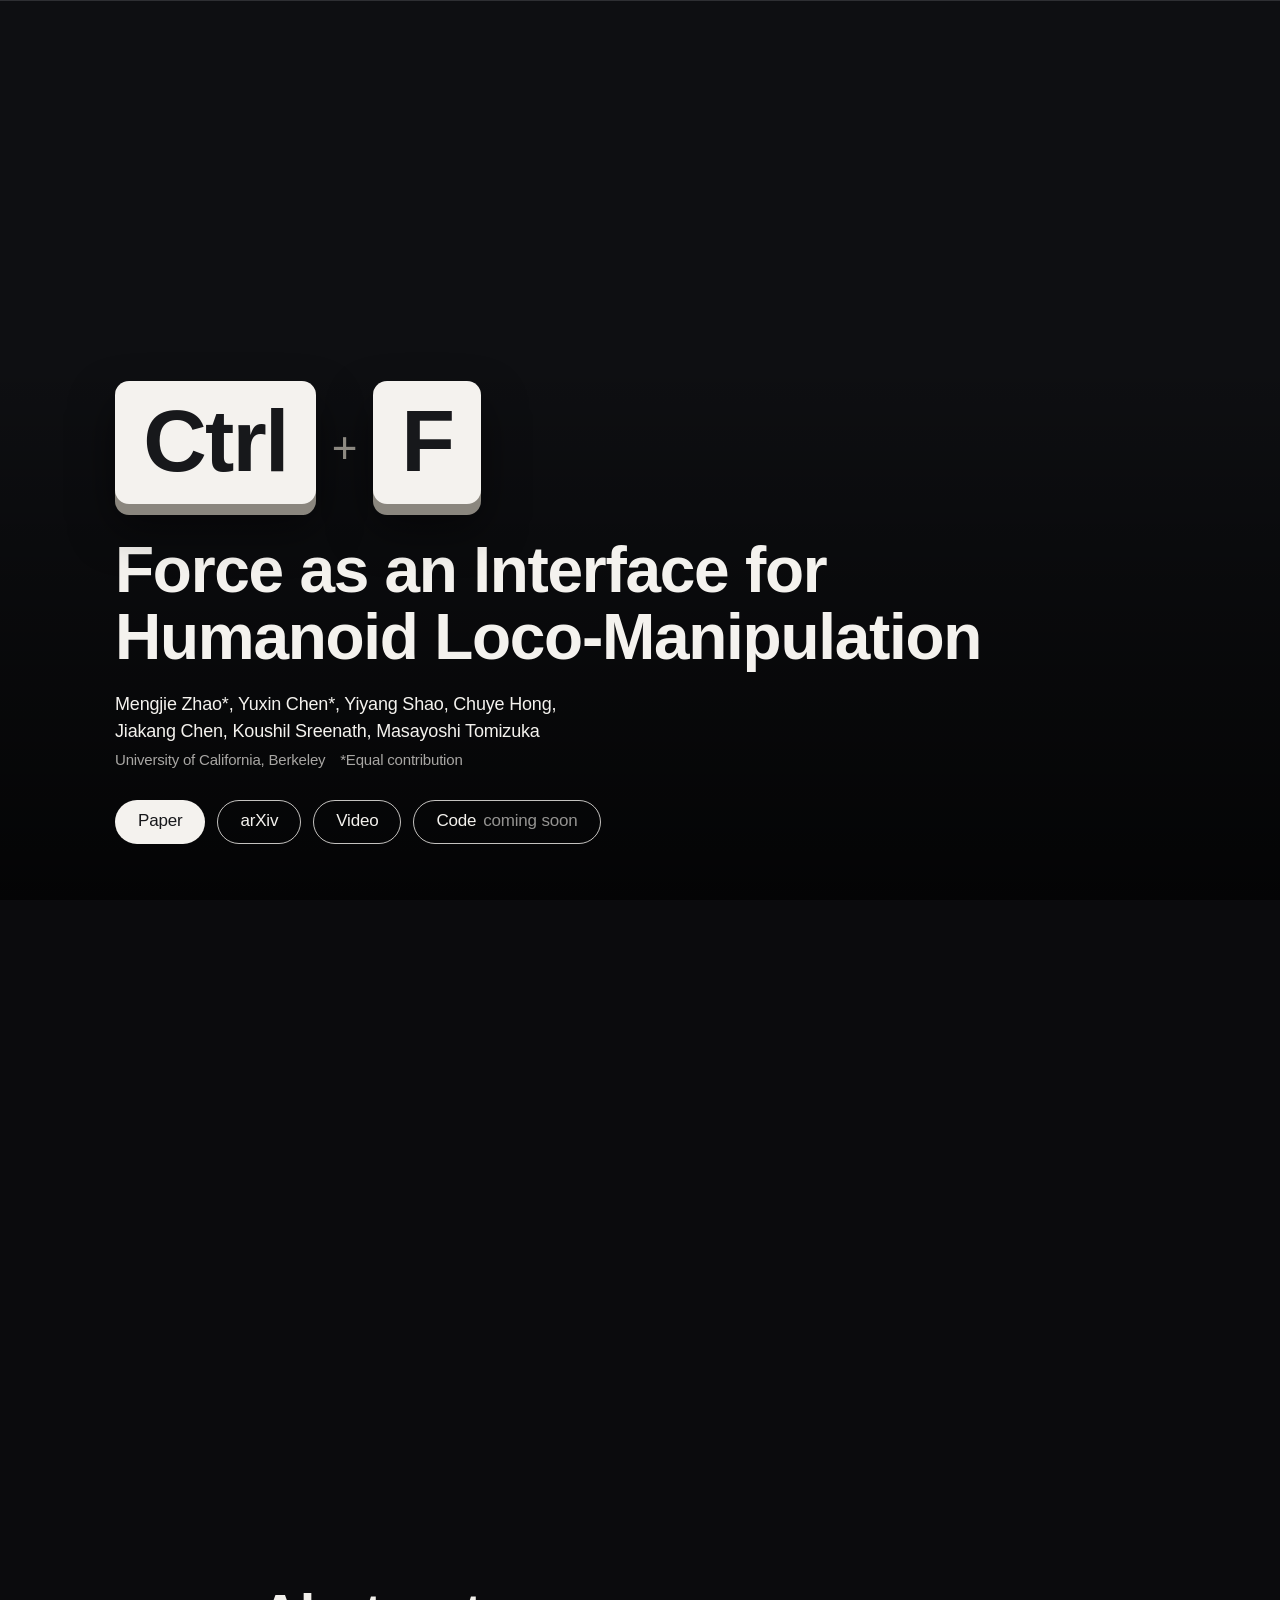
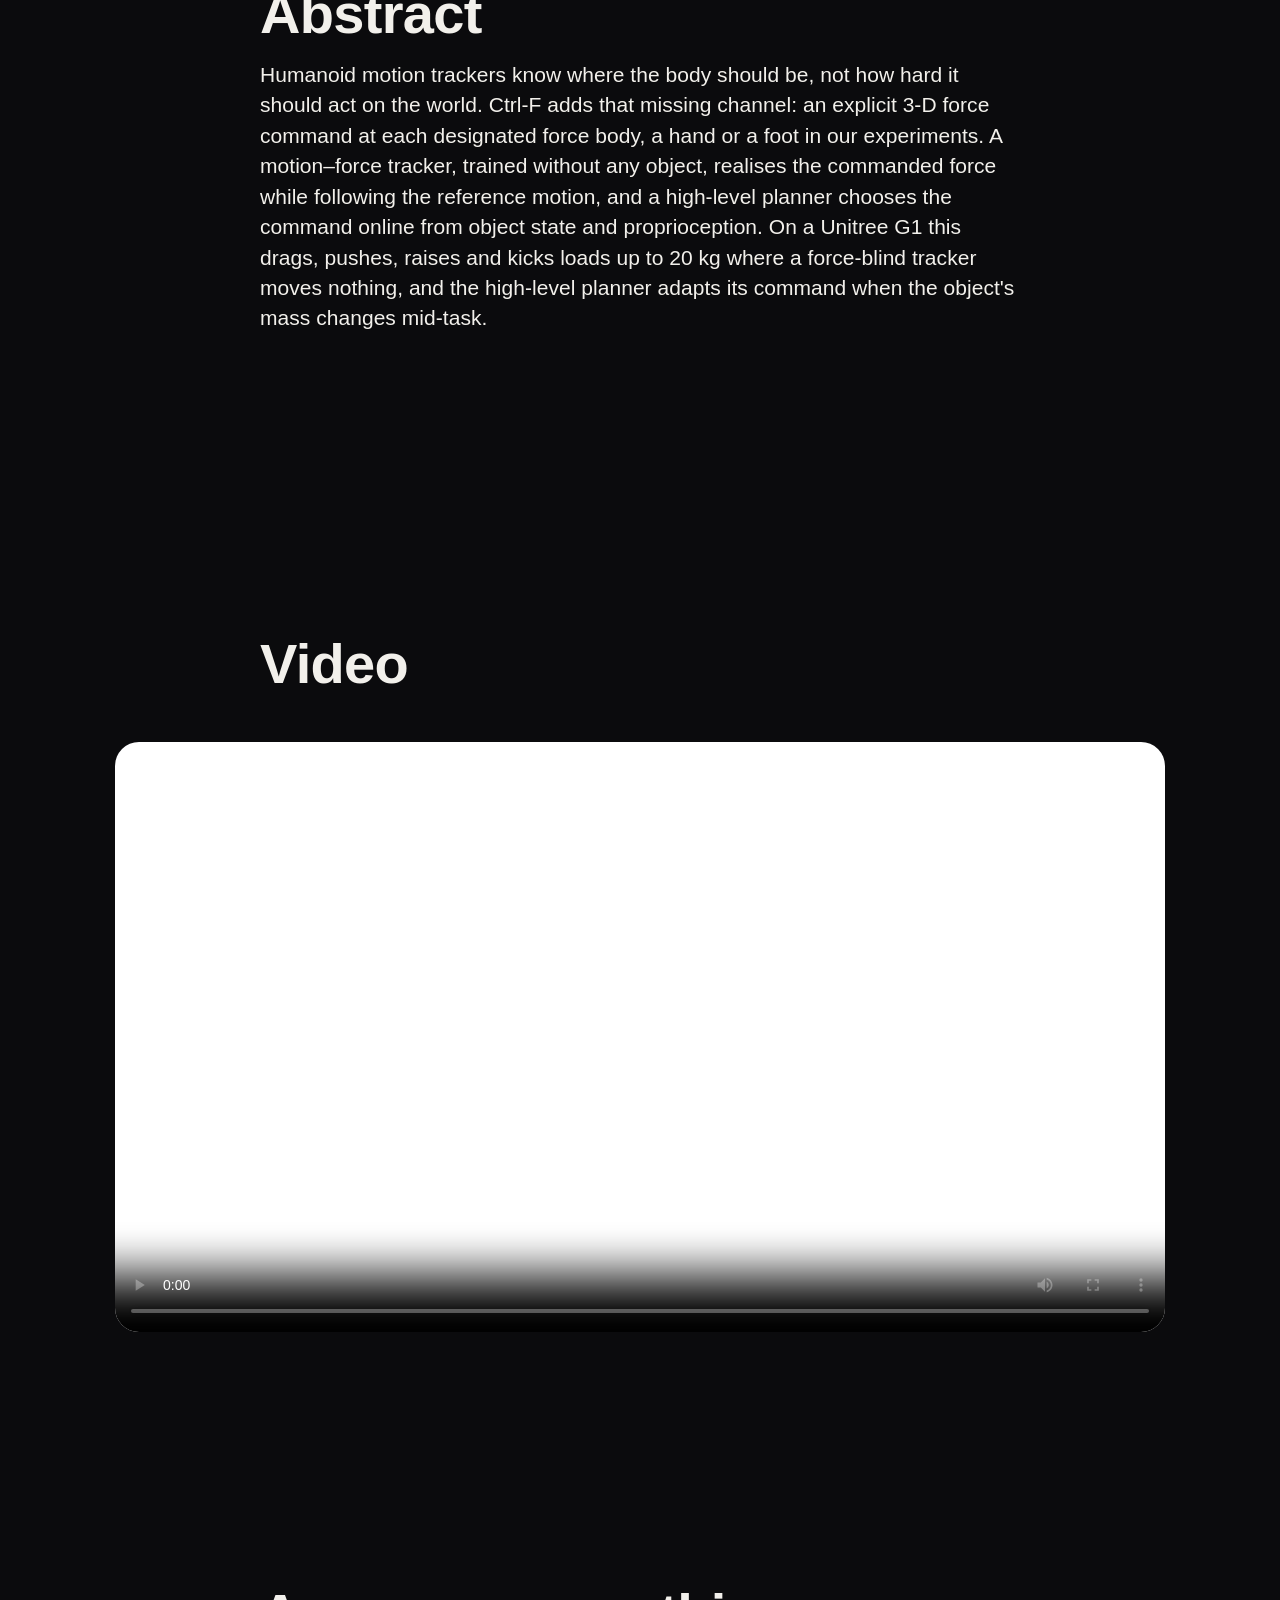
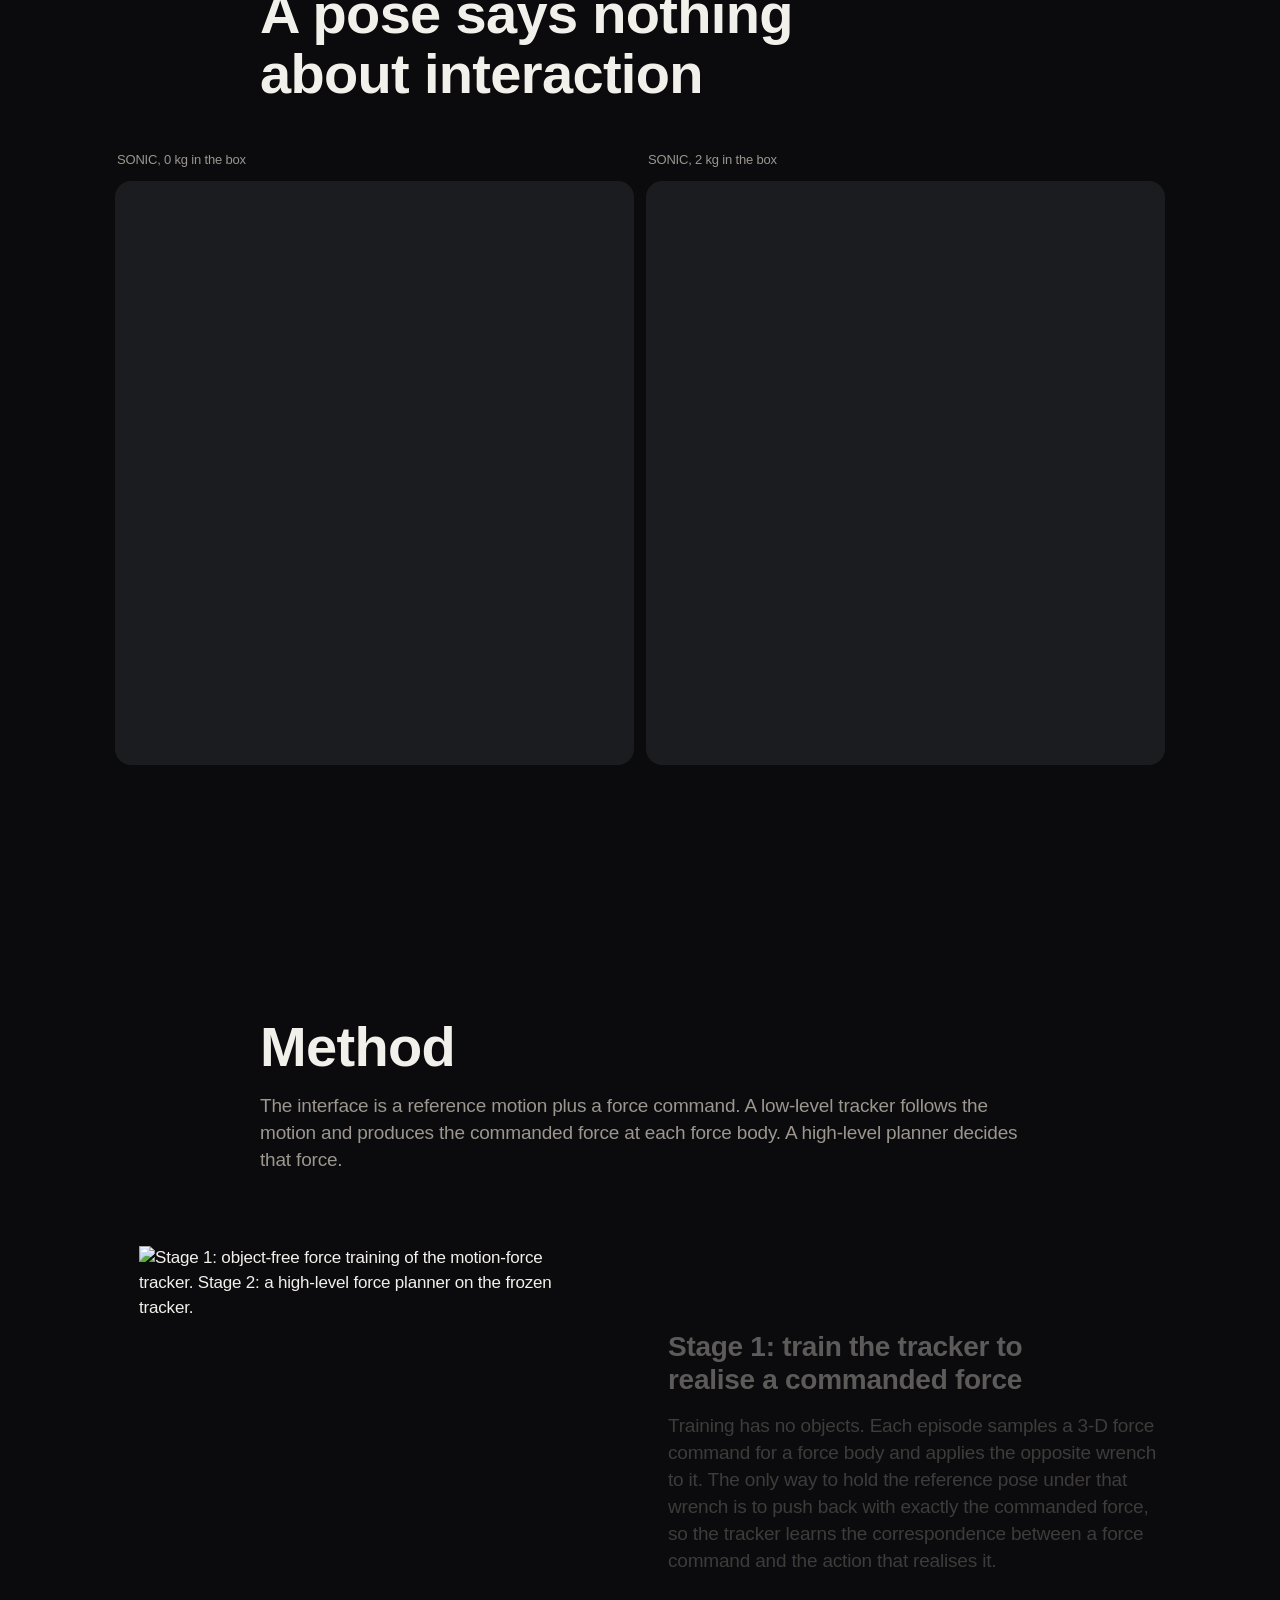
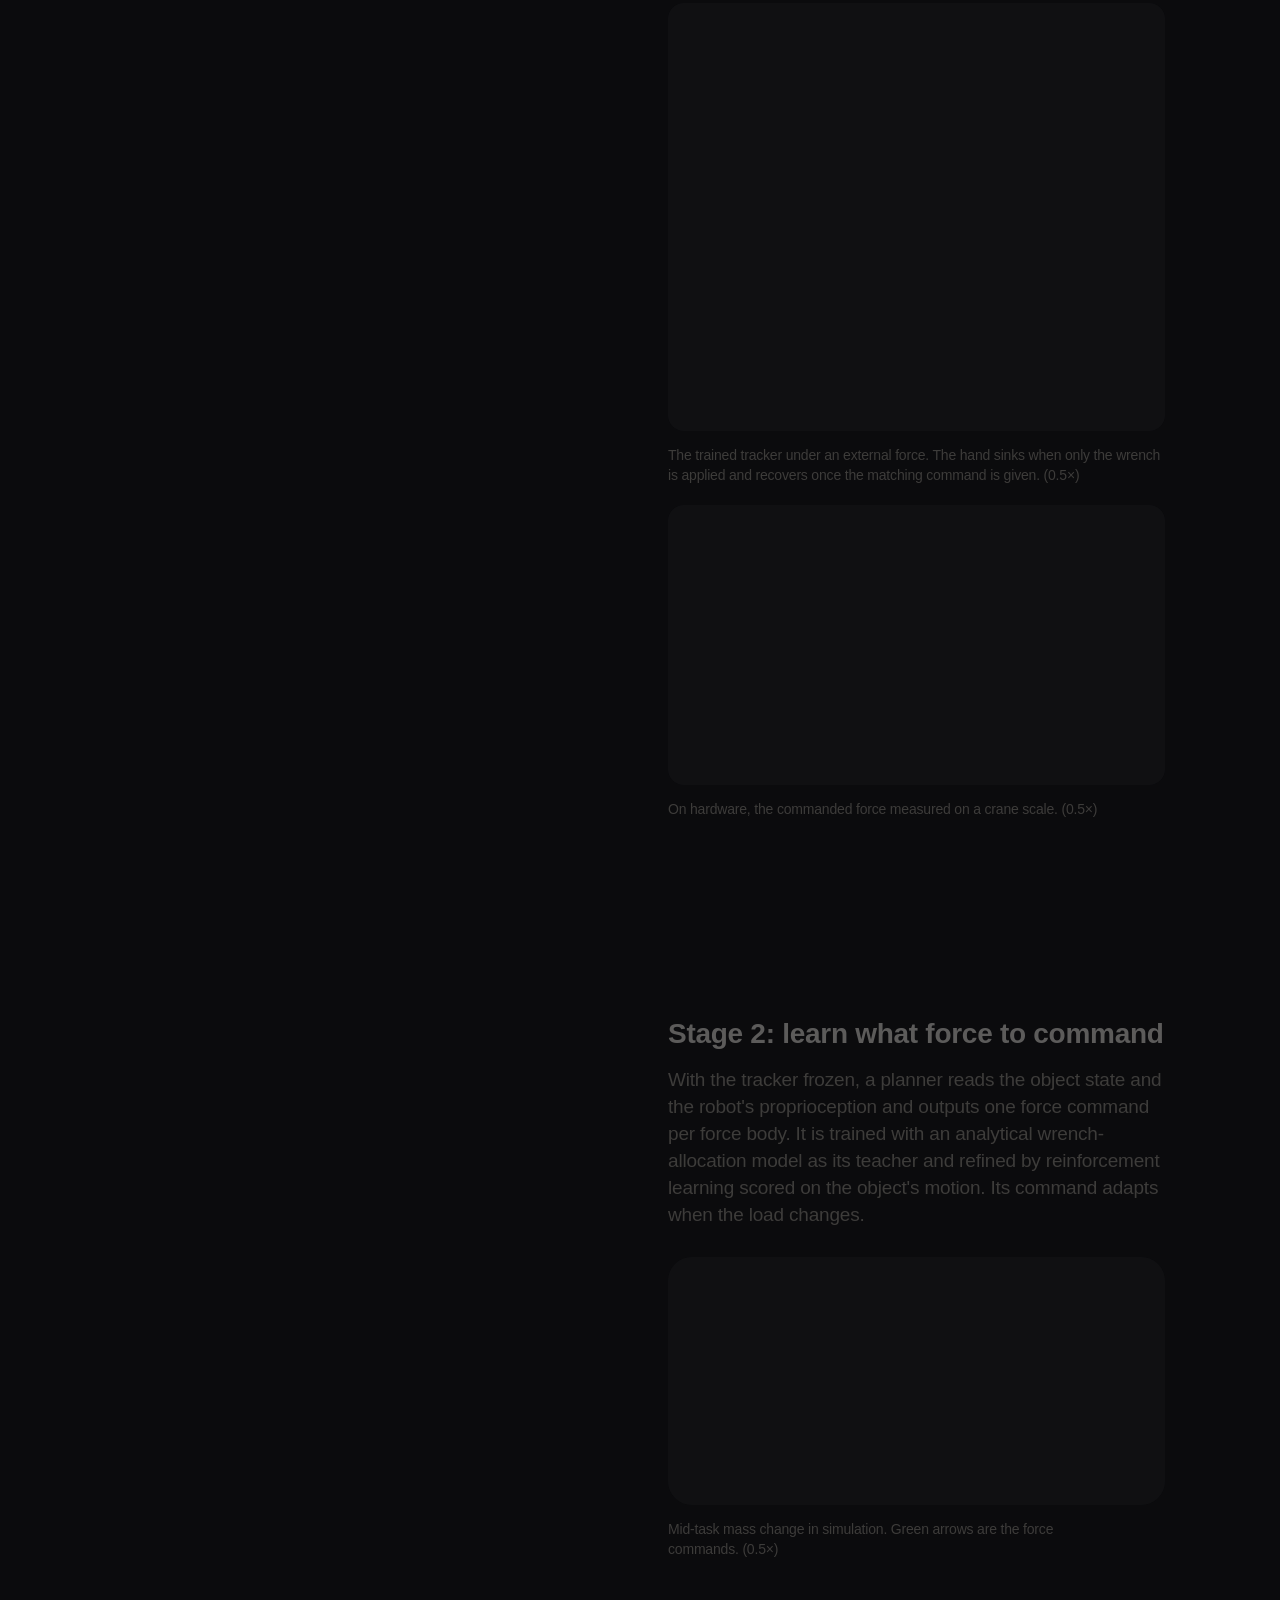
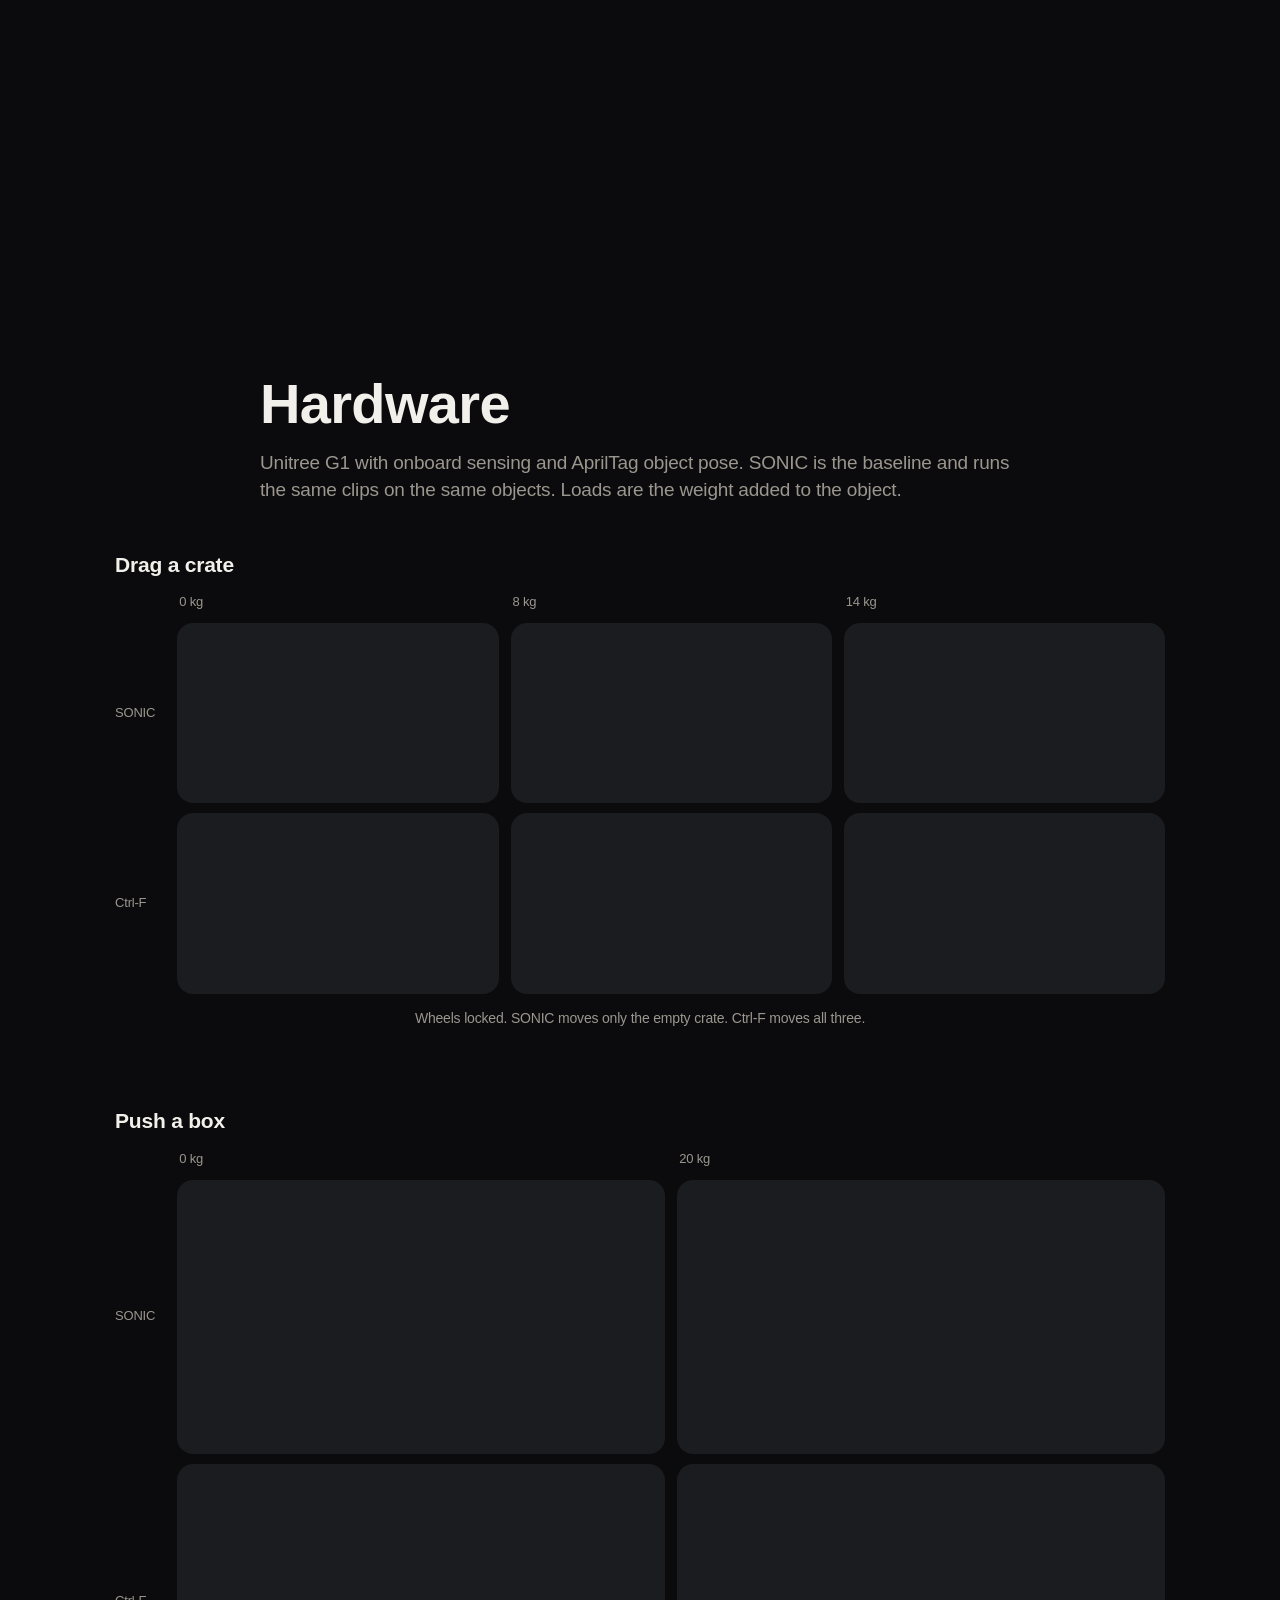
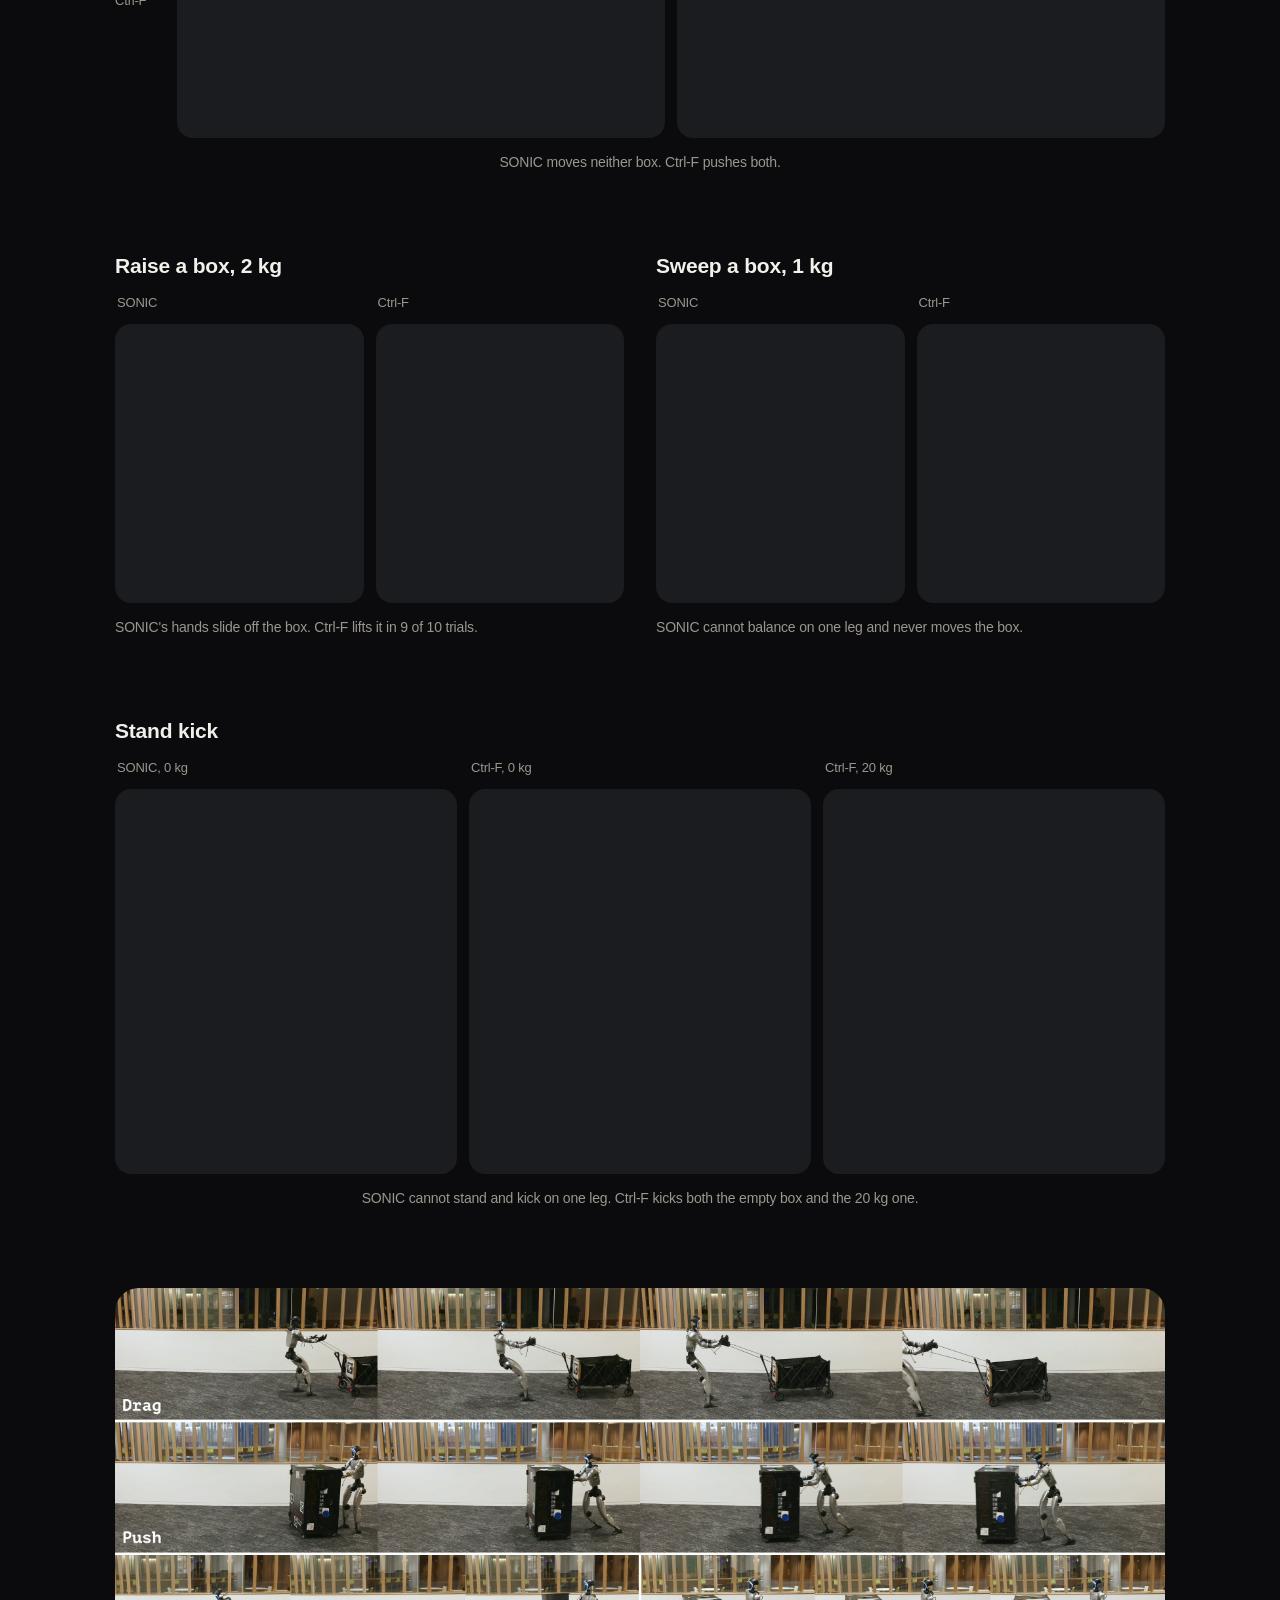
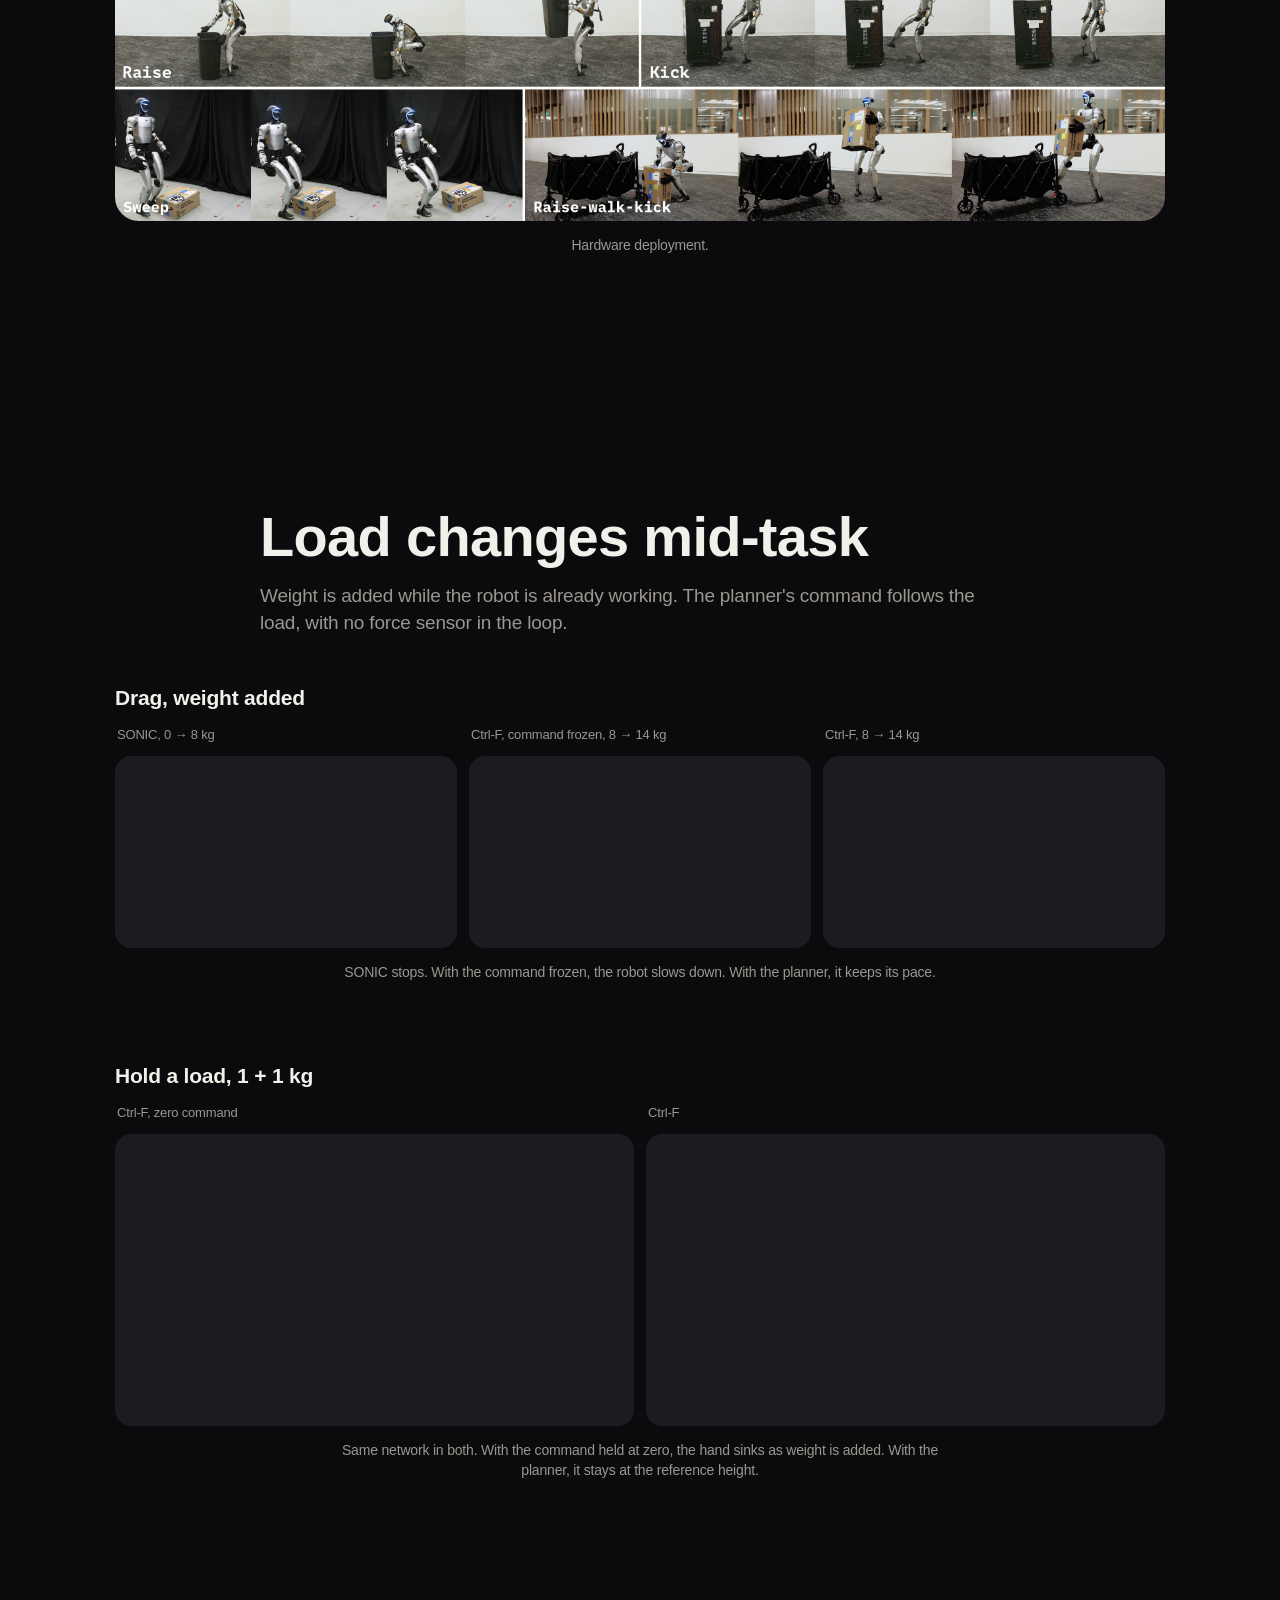
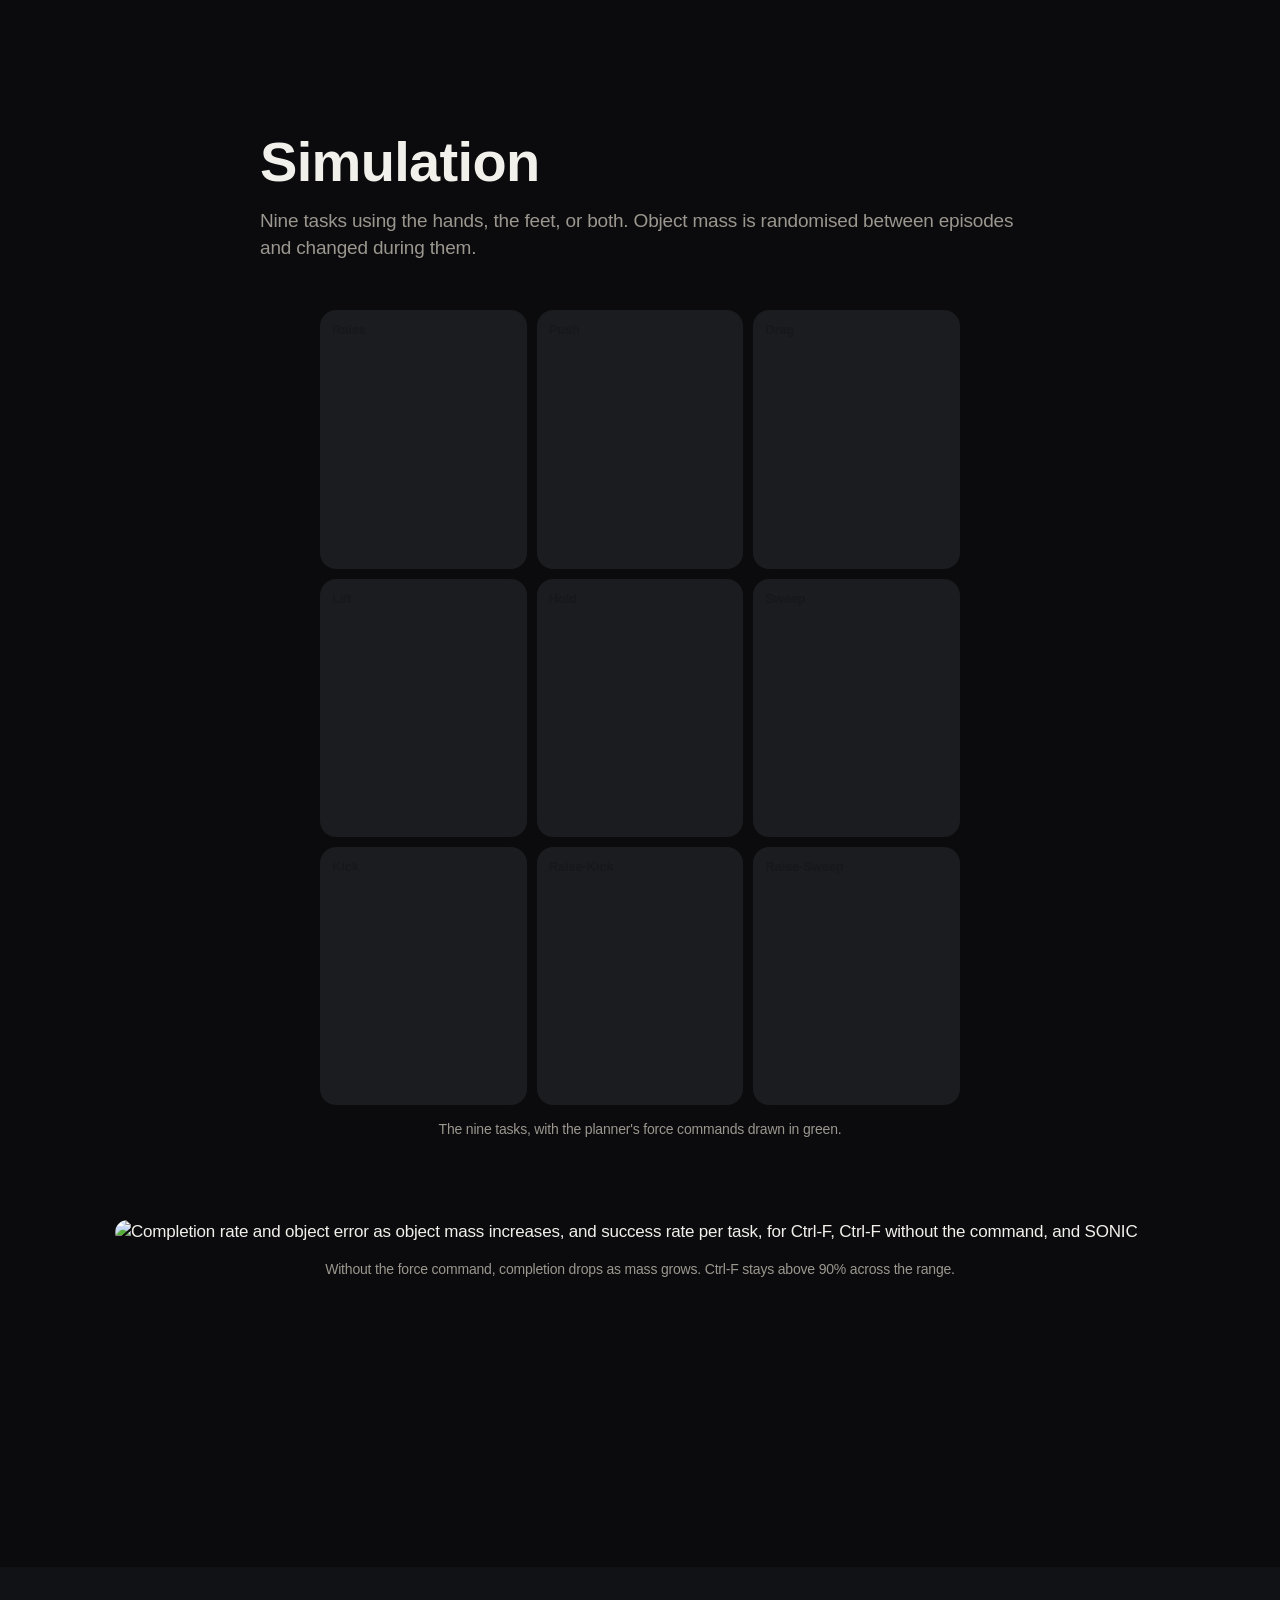
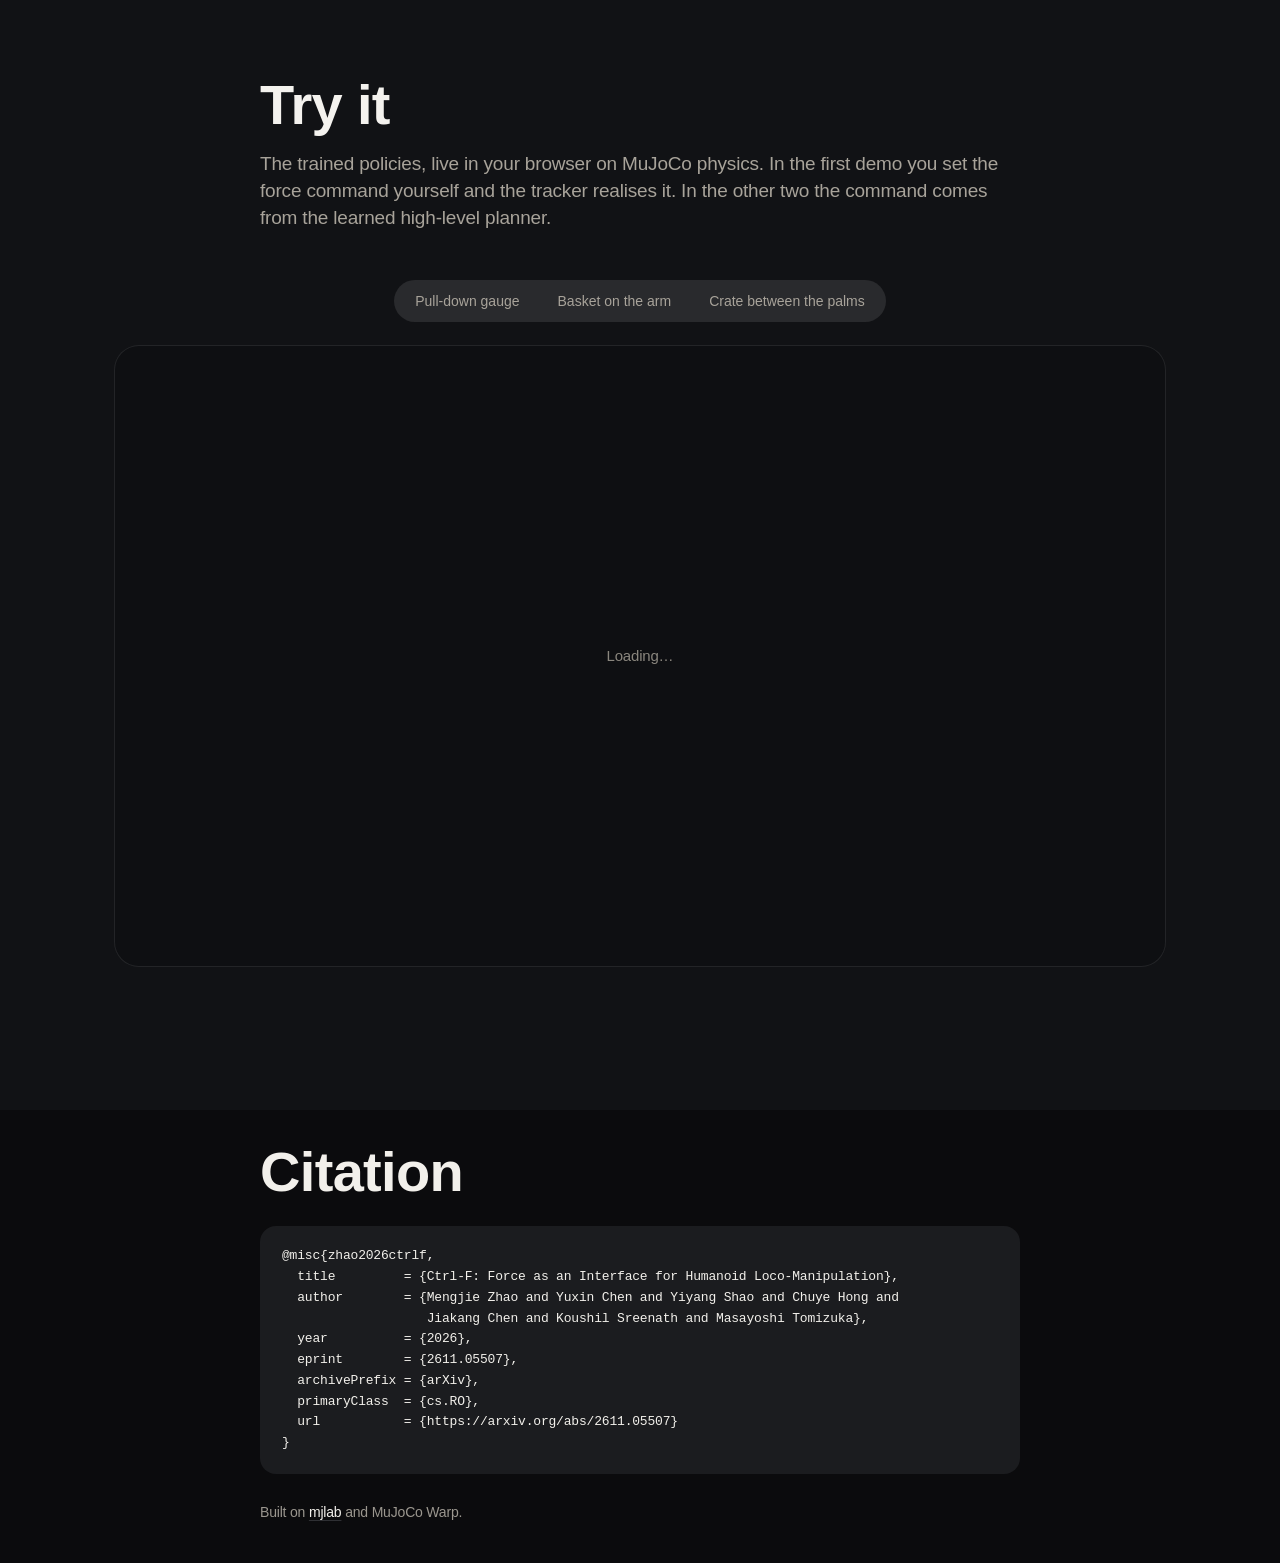
==== commit f6ff758f: "Code pill: mark it coming soon Co-Authored-By: Claude Opus 5.5 <noreply@anthropic.com> Claude-Sessio" ====
--- a/night.html
+++ b/night.html
@@ -21,7 +21,7 @@
 <link rel="preconnect" href="https://fonts.gstatic.com" crossorigin>
 <link href="https://fonts.googleapis.com/css2?family=Inter+Tight:wght@600;700&family=Inter:wght@400;500;600&display=swap" rel="stylesheet">
 <meta name="robots" content="noindex">
-<link rel="stylesheet" href="styles.css?v=47">
+<link rel="stylesheet" href="styles.css?v=48">
 <link rel="stylesheet" href="styles-night.css?v=4">
 </head>
 <body>
@@ -66,7 +66,7 @@
       <a class="pill solid lg" href="https://arxiv.org/pdf/2611.05507">Paper</a>
       <a class="pill out lg" href="https://arxiv.org/abs/2611.05507">arXiv</a>
       <a class="pill out lg" href="#video">Video</a>
-      <span class="pill out lg">Code</span>
+      <span class="pill out lg">Code <span class="soon">coming soon</span></span>
     </p>
   </div>
 </header>
--- a/styles.css
+++ b/styles.css
@@ -245,6 +245,7 @@
 .hero .pill.out { border-color: rgba(244,242,238,0.8); color: #f4f2ee; }
 .hero .pill.out:hover { background: #f4f2ee; color: var(--ink); }
 .hero span.pill.out, .hero span.pill.out:hover { background: none; color: #f4f2ee; cursor: default; }   /* Code: no link yet */
+.hero .pill .soon { margin-left: .4em; opacity: .6; font-weight: 400; }
 .hero .pill.quiet { background: rgba(244,242,238,0.14); color: rgba(244,242,238,0.72); }
 /* keycaps on the dark stage: pale caps on a grey body */
 .hero .key::before { background: #8a867e; box-shadow: 0 0.14em 0.5em rgba(0,0,0,0.5); }
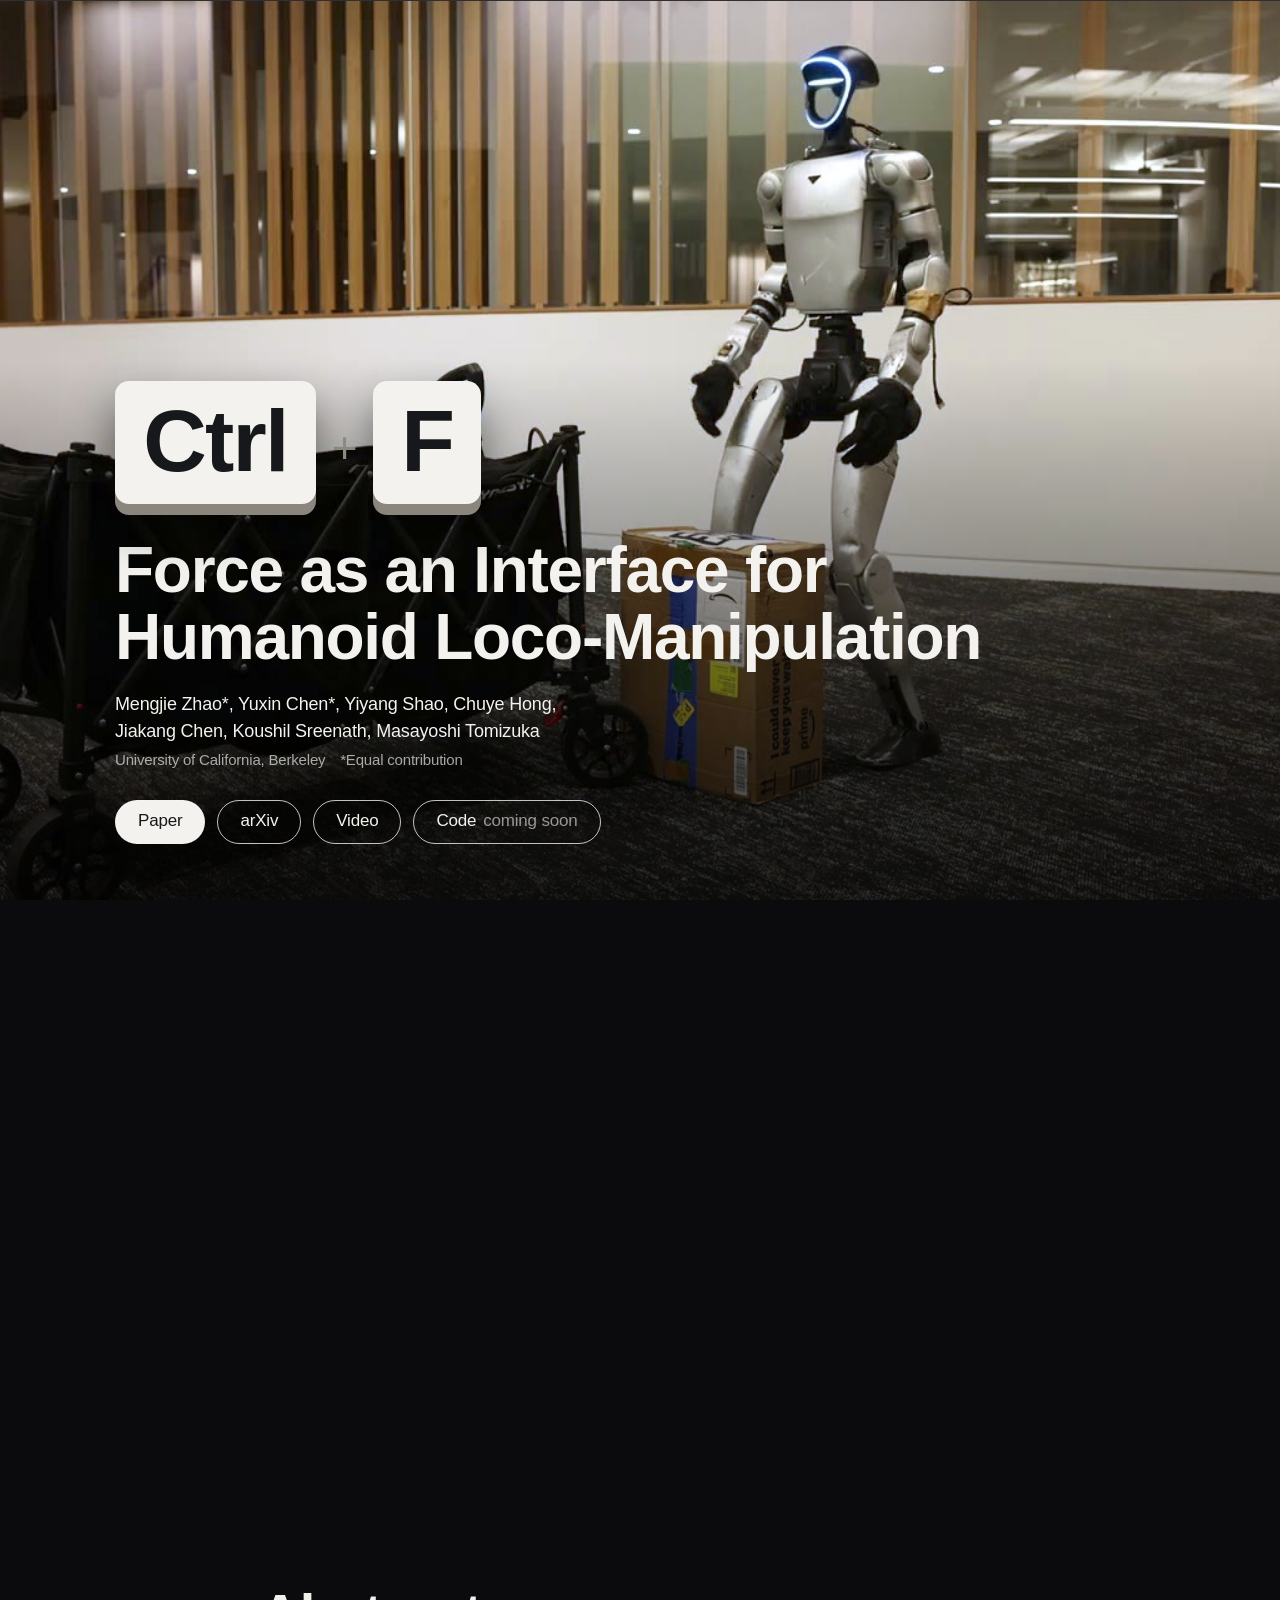
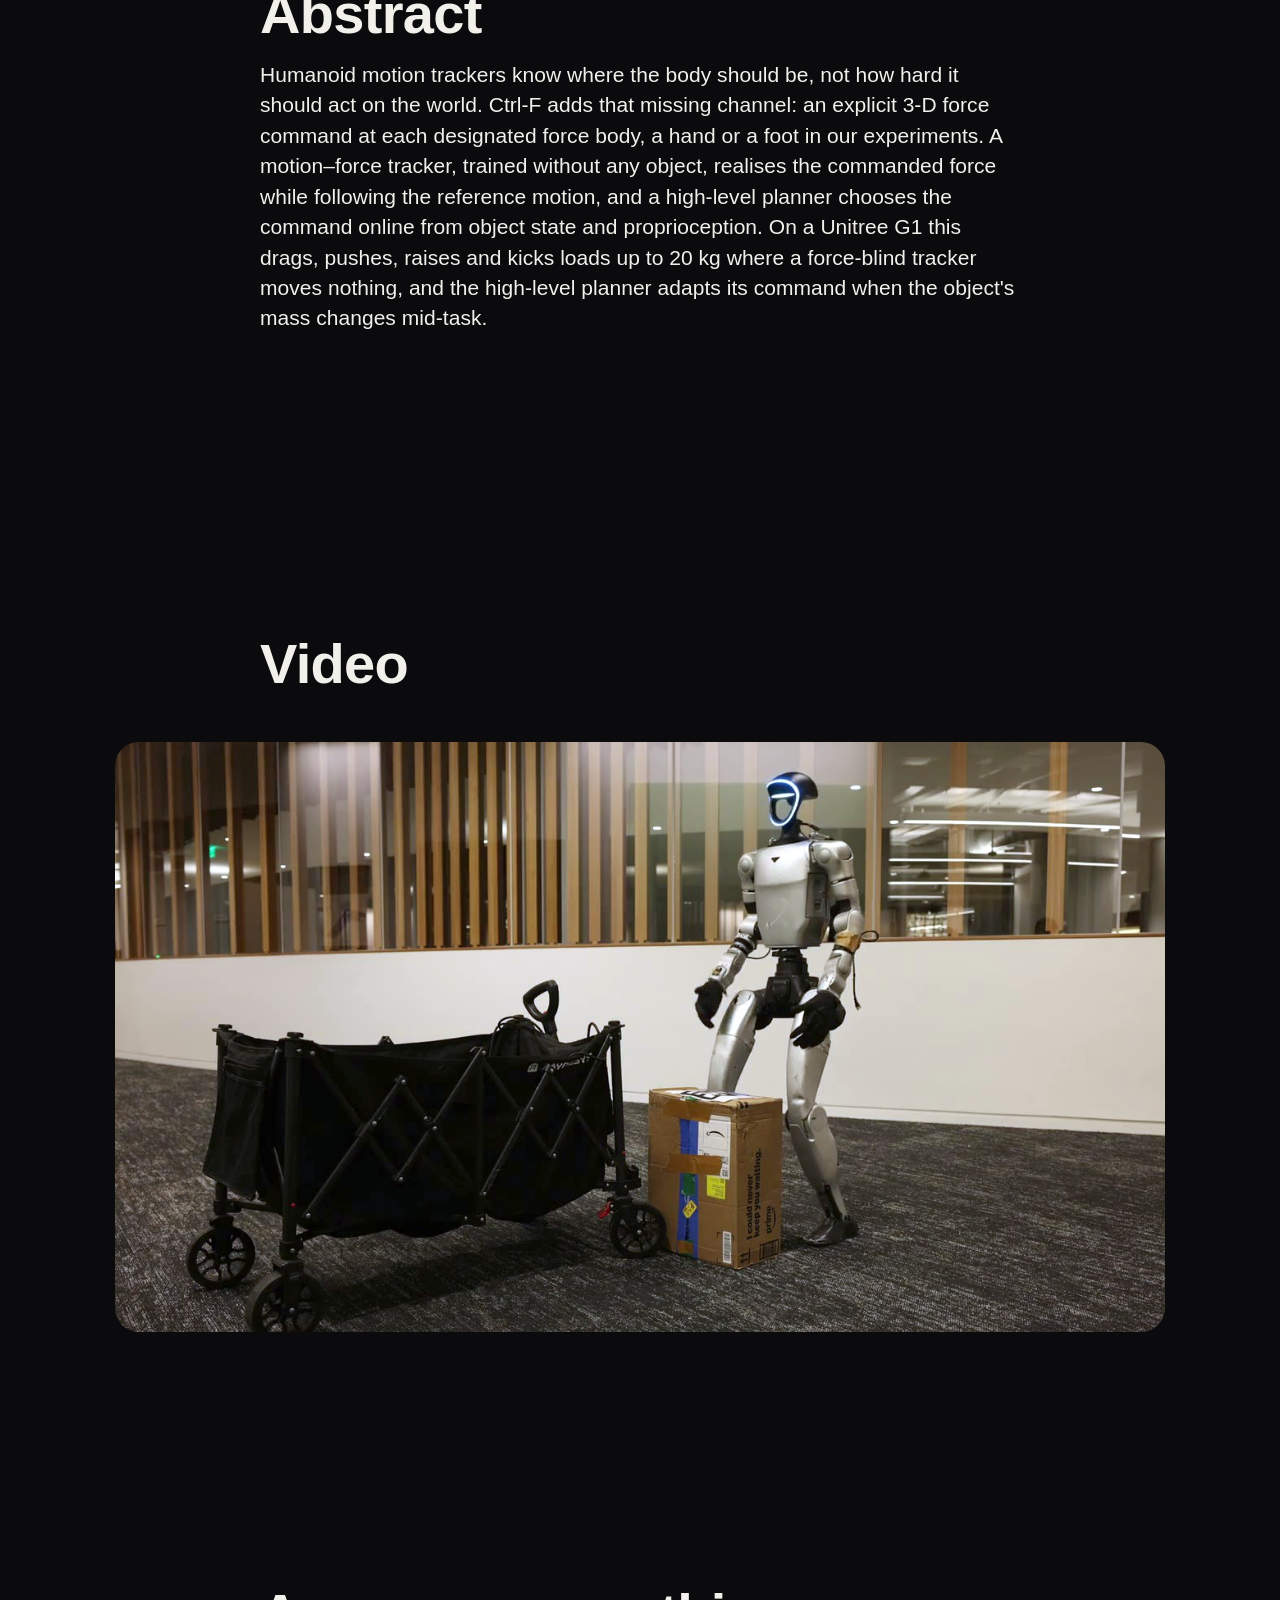
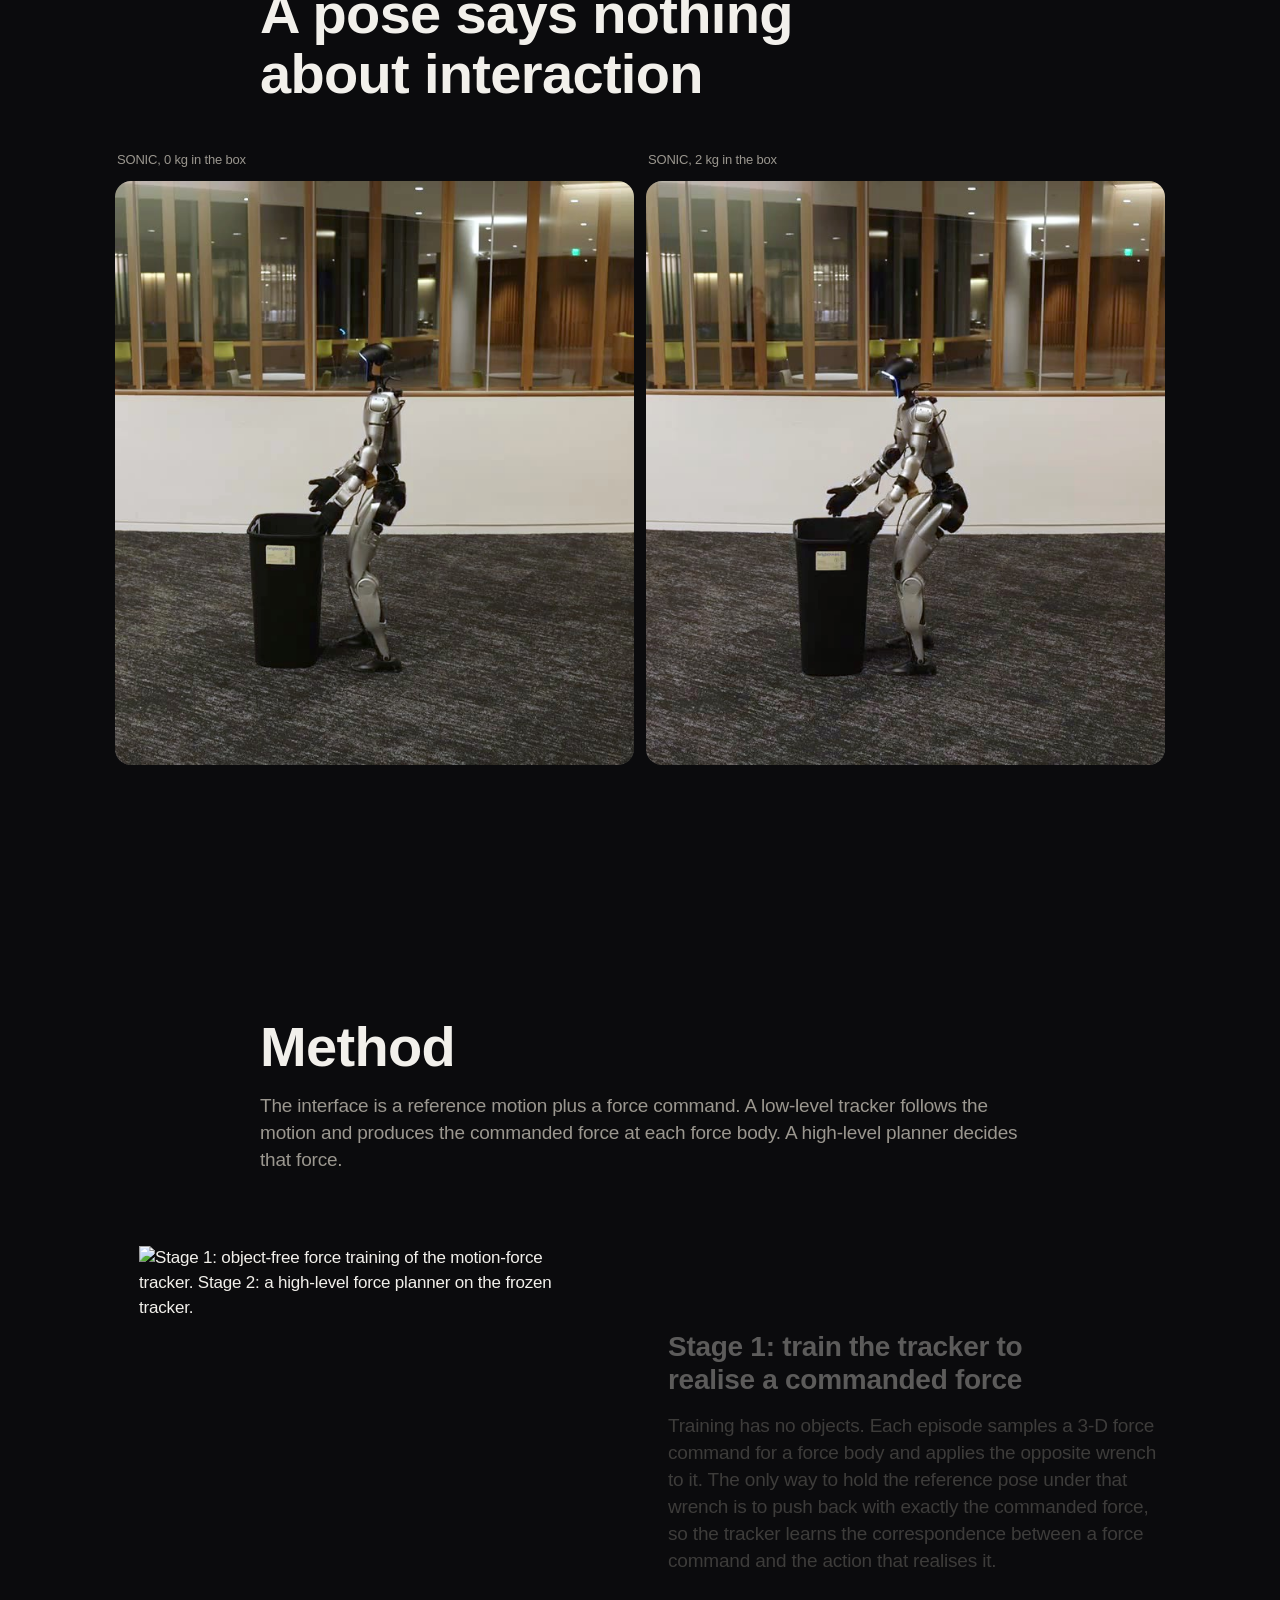
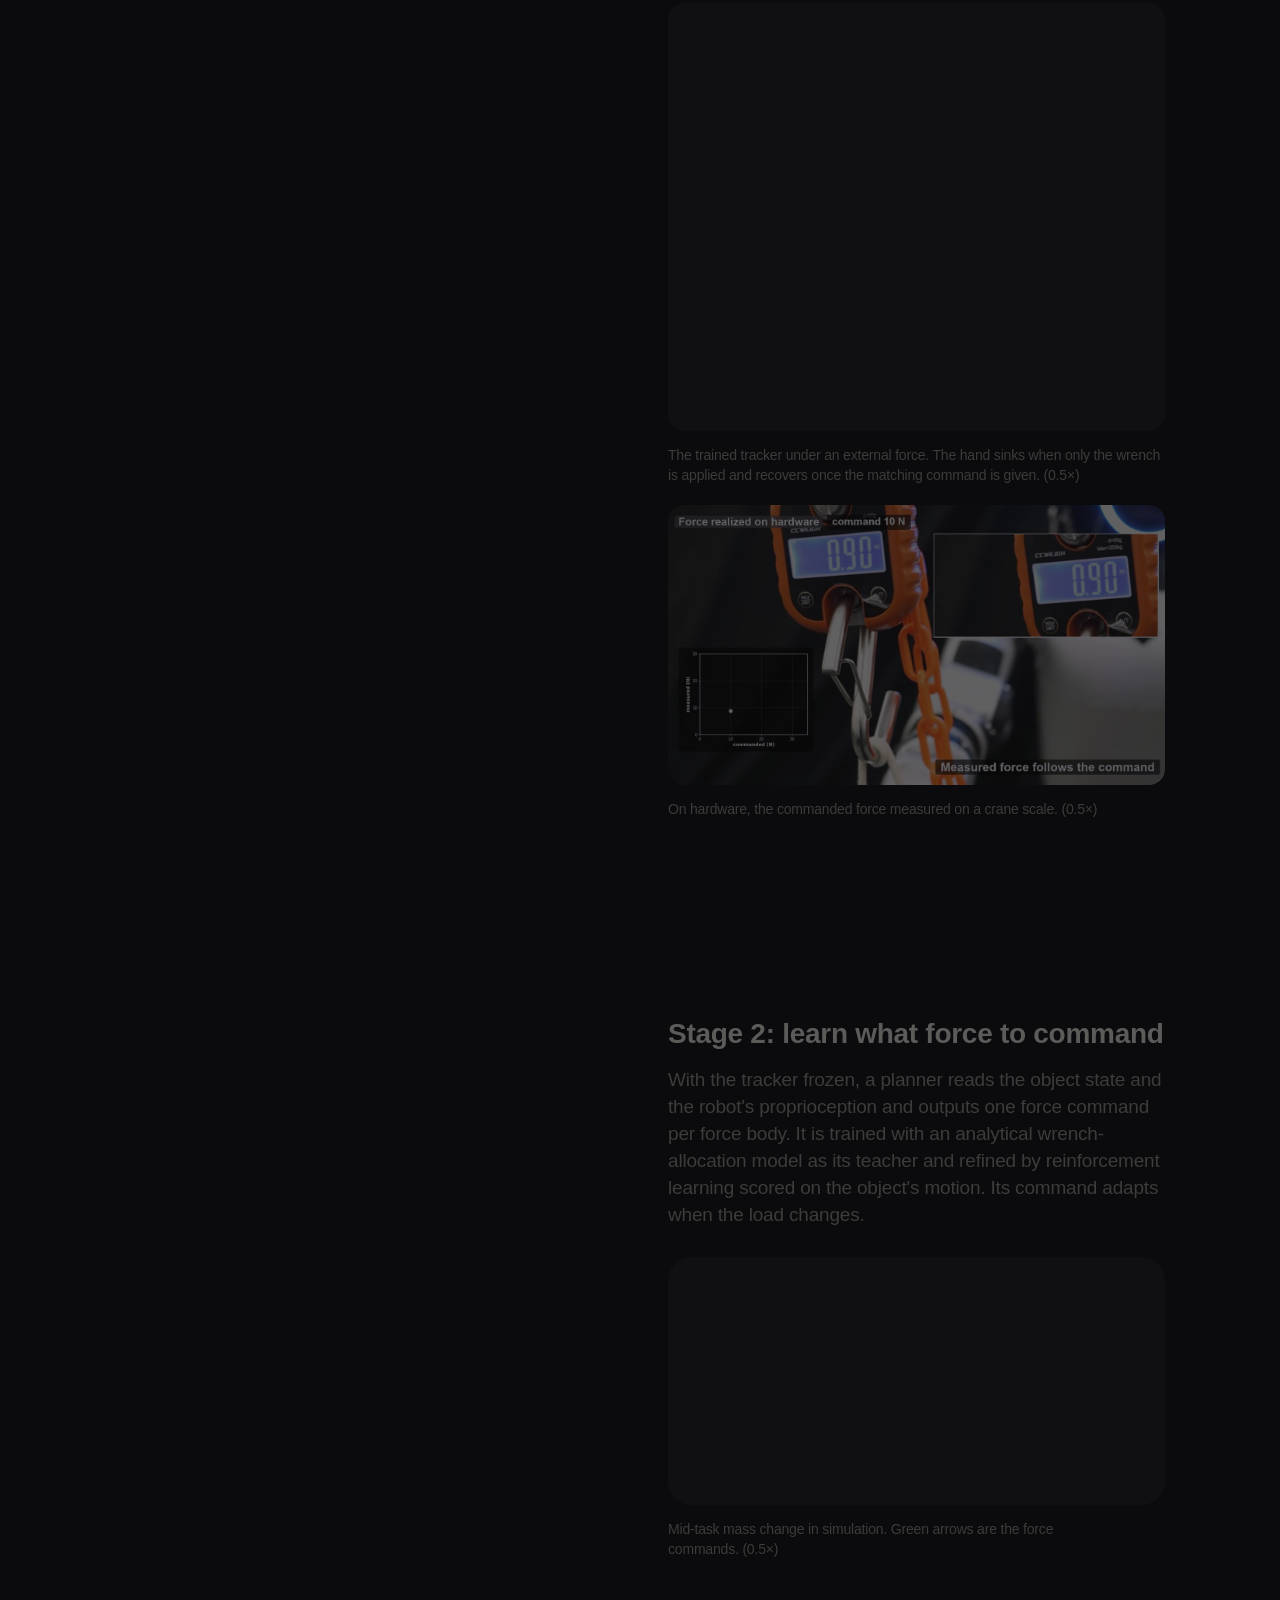
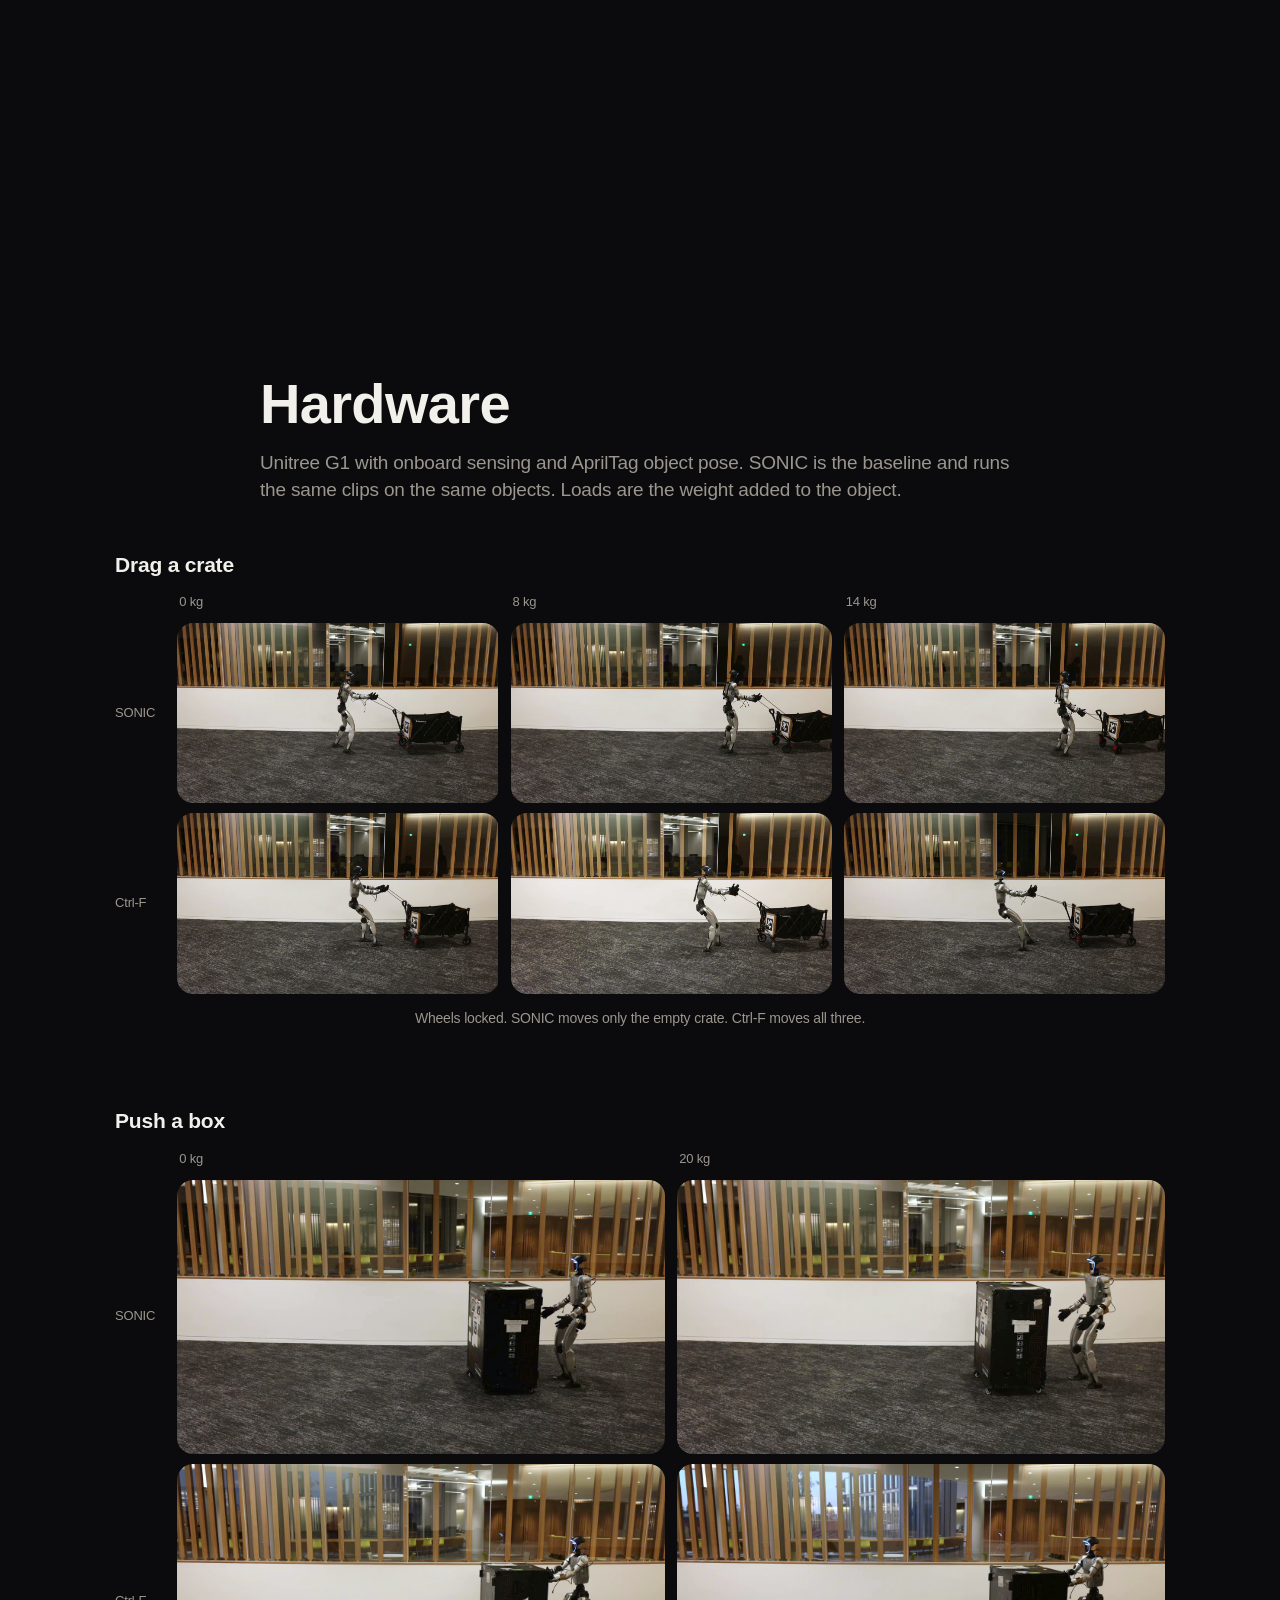
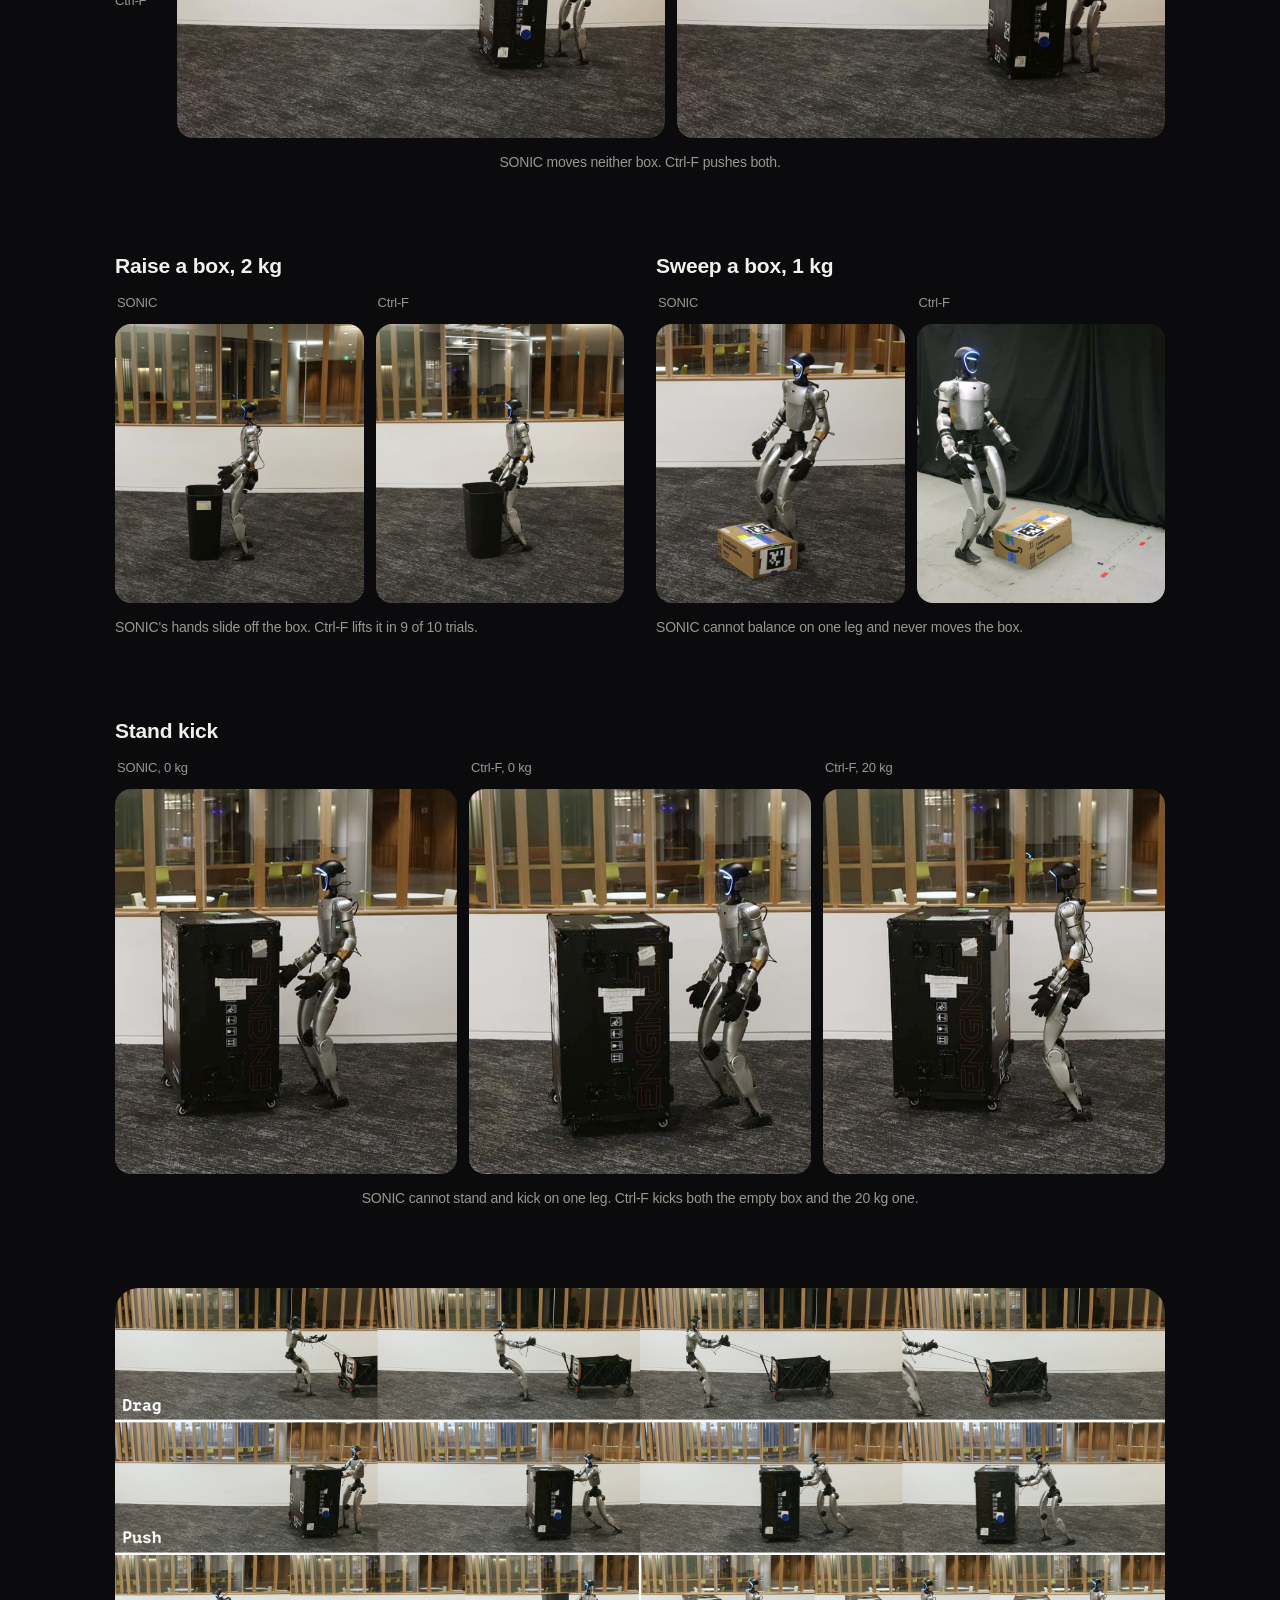
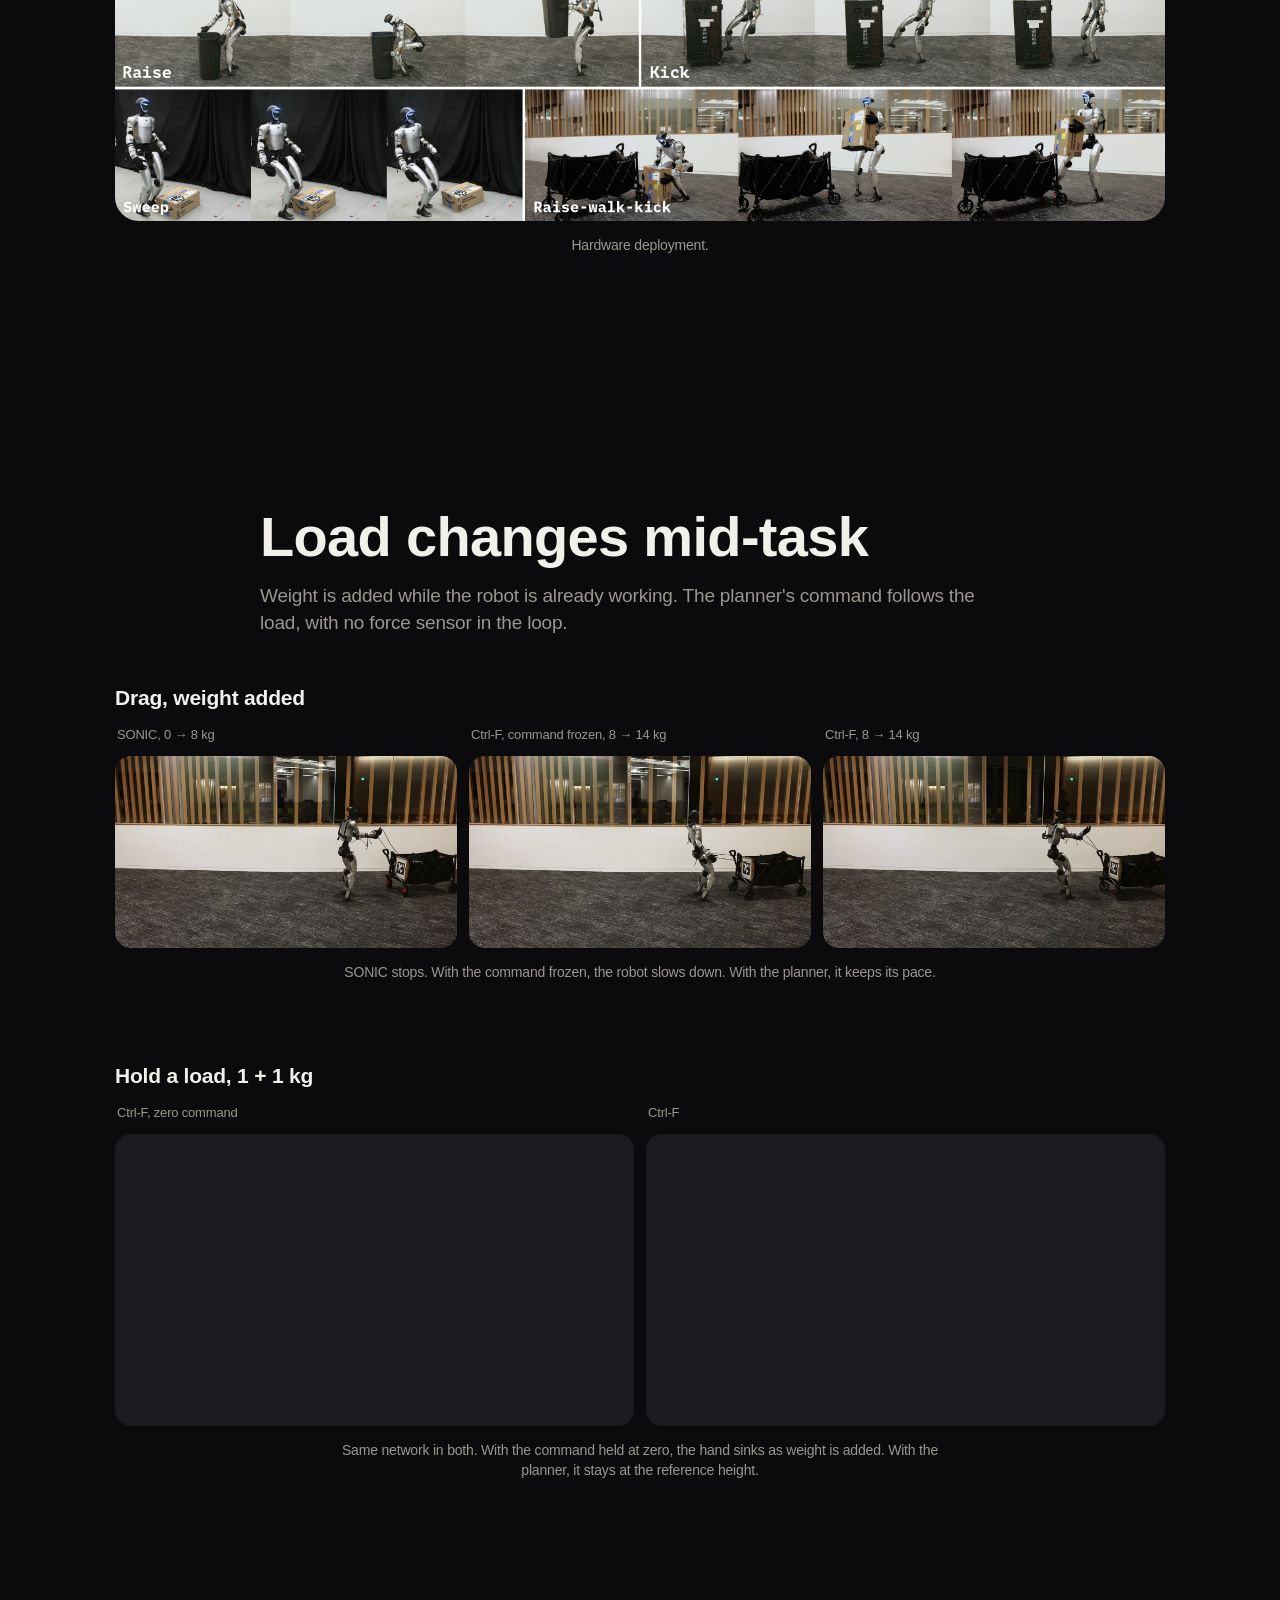
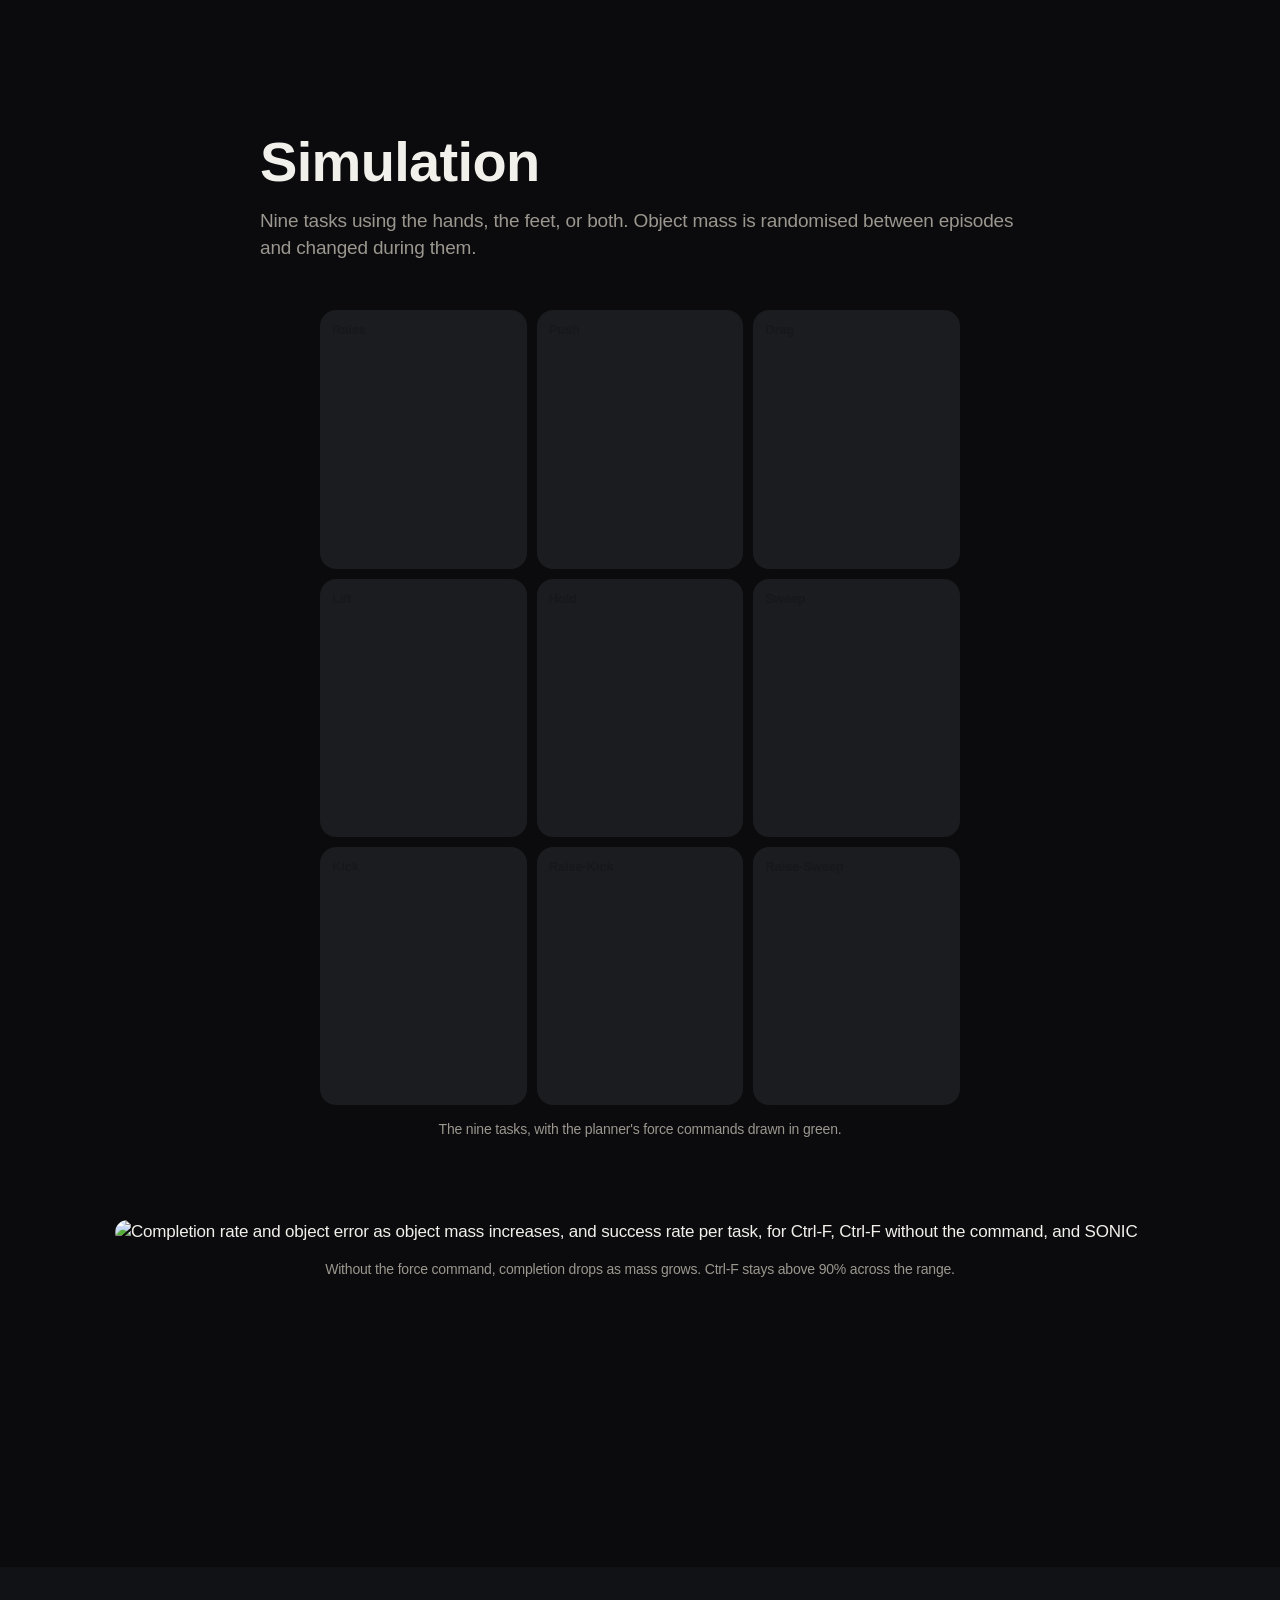
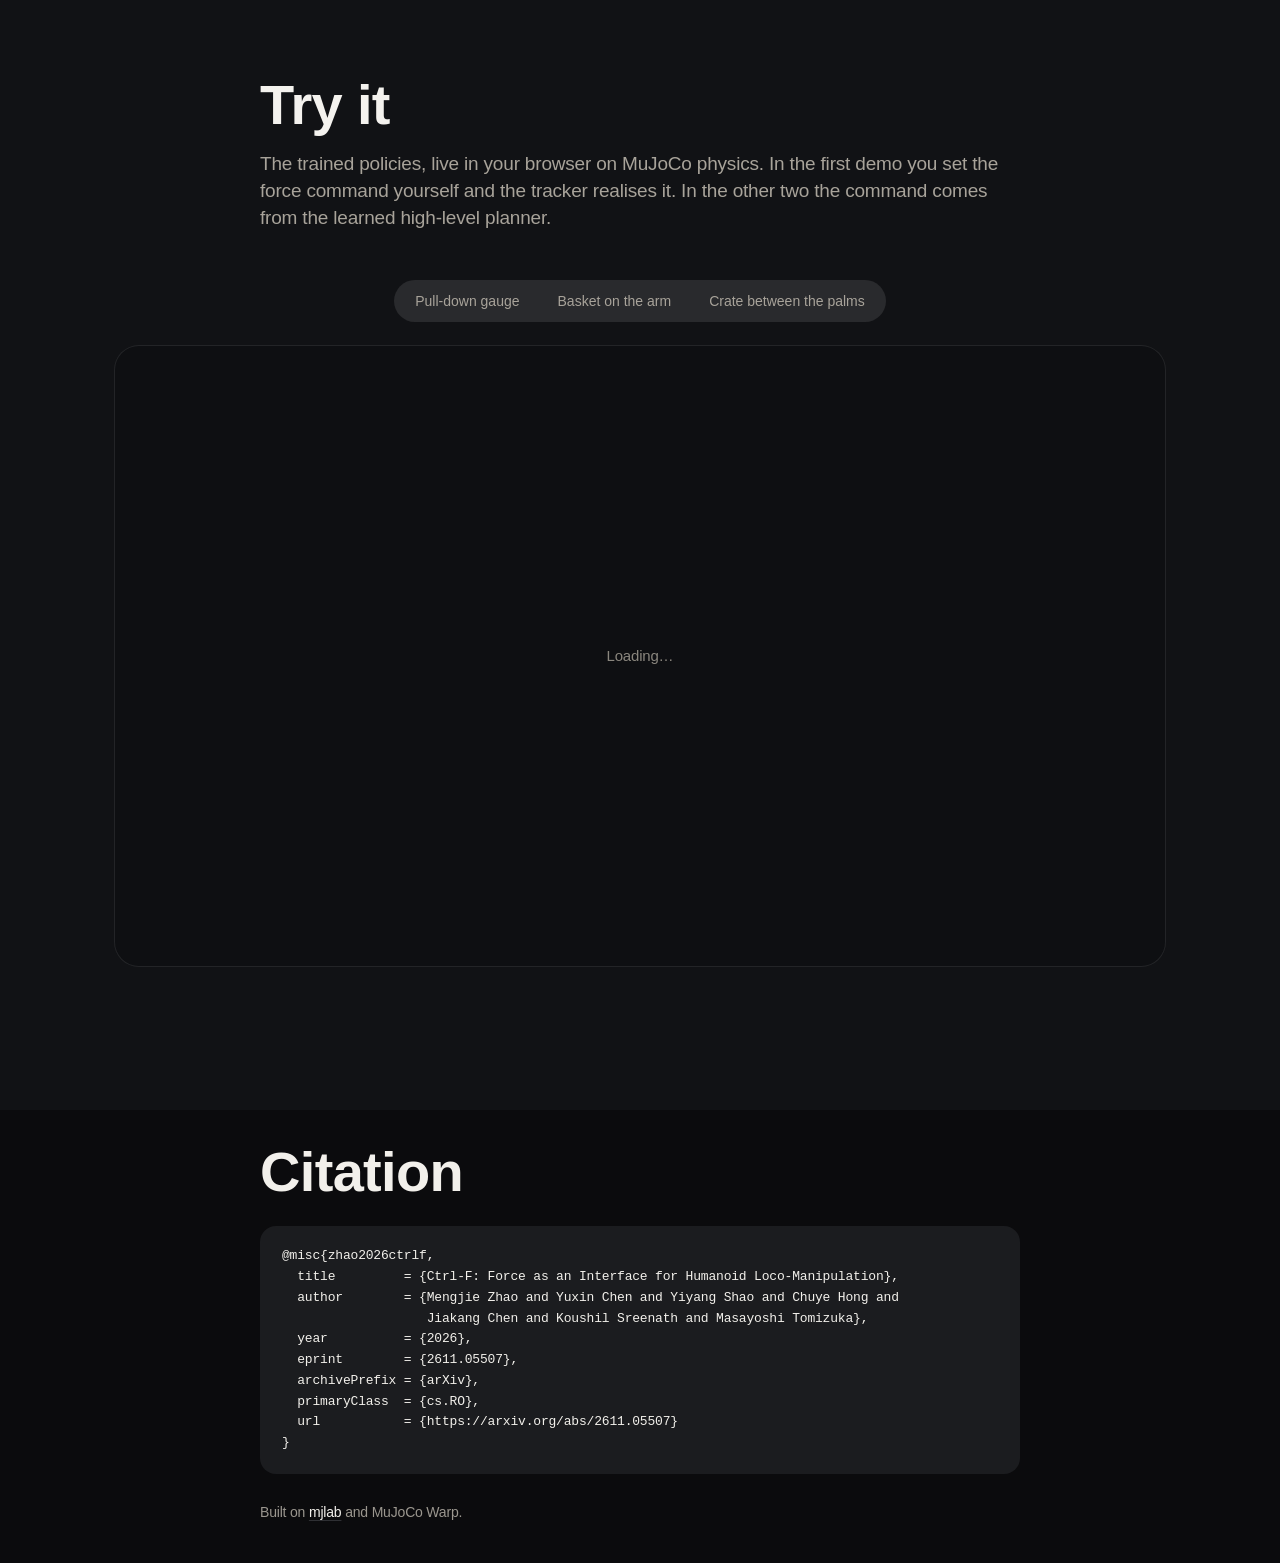
==== commit 31f0617e: "Colour-grade the hardware footage: warm cast out, mids lifted Clips, posters and the web film. Cache" ====
--- a/night.html
+++ b/night.html
@@ -52,8 +52,8 @@
 <div class="hero-pin">
 <header class="hero">
   <div class="hero-media">
-  <video class="hero-video" autoplay muted loop playsinline poster="assets/posters/teaser.jpg" data-hero>
-    <source src="assets/clips/teaser.mp4" type="video/mp4">
+  <video class="hero-video" autoplay muted loop playsinline poster="assets/posters/teaser.jpg?v=g1" data-hero>
+    <source src="assets/clips/teaser.mp4?v=g1" type="video/mp4">
   </video>
   <div class="hero-shade"></div>
   </div>
@@ -85,8 +85,8 @@
     <h2 class="hx">Video</h2>
   </div>
   <div class="wrap-mid">
-    <video class="card" controls playsinline preload="metadata" poster="assets/posters/teaser.jpg">
-      <source src="assets/video/ctrlf_web_film_1080p.mp4" type="video/mp4">
+    <video class="card" controls playsinline preload="metadata" poster="assets/posters/teaser.jpg?v=g1">
+      <source src="assets/video/ctrlf_web_film_1080p.mp4?v=g1" type="video/mp4">
     </video>
   </div>
 </section>
@@ -99,8 +99,8 @@
     <div class="grid grid-2 portrait">
       <div class="hdr">SONIC, 0 kg in the box</div>
       <div class="hdr">SONIC, 2 kg in the box</div>
-      <video muted loop playsinline preload="none" poster="assets/posters/bg_sonic_raise_0kg.jpg" data-lazy><source src="assets/clips/bg_sonic_raise_0kg.mp4" type="video/mp4"></video>
-      <video muted loop playsinline preload="none" poster="assets/posters/bg_sonic_raise_2kg.jpg" data-lazy><source src="assets/clips/bg_sonic_raise_2kg.mp4" type="video/mp4"></video>
+      <video muted loop playsinline preload="none" poster="assets/posters/bg_sonic_raise_0kg.jpg?v=g1" data-lazy><source src="assets/clips/bg_sonic_raise_0kg.mp4?v=g1" type="video/mp4"></video>
+      <video muted loop playsinline preload="none" poster="assets/posters/bg_sonic_raise_2kg.jpg?v=g1" data-lazy><source src="assets/clips/bg_sonic_raise_2kg.mp4?v=g1" type="video/mp4"></video>
     </div>
   </div>
 </section>
@@ -124,7 +124,7 @@
         <p class="figcap">The trained tracker under an external force. The hand sinks when only the wrench is applied and recovers once the matching command is given. (0.5&times;)</p>
       </div>
       <div>
-        <video muted loop playsinline preload="none" poster="assets/posters/sup_gauge.jpg" data-lazy><source src="assets/clips/sup_gauge.mp4" type="video/mp4"></video>
+        <video muted loop playsinline preload="none" poster="assets/posters/sup_gauge.jpg?v=g1" data-lazy><source src="assets/clips/sup_gauge.mp4?v=g1" type="video/mp4"></video>
         <p class="figcap">On hardware, the commanded force measured on a crane scale. (0.5&times;)</p>
       </div>
     </div>
@@ -150,13 +150,13 @@
     <div class="grid grid-3 labeled">
       <div></div><div class="hdr">0 kg</div><div class="hdr">8 kg</div><div class="hdr">14 kg</div>
       <div class="row">SONIC</div>
-      <video muted loop playsinline preload="none" poster="assets/posters/drag_sonic_0.jpg" data-lazy><source src="assets/clips/drag_sonic_0.mp4" type="video/mp4"></video>
-      <video muted loop playsinline preload="none" poster="assets/posters/drag_sonic_8.jpg" data-lazy><source src="assets/clips/drag_sonic_8.mp4" type="video/mp4"></video>
-      <video muted loop playsinline preload="none" poster="assets/posters/drag_sonic_14.jpg" data-lazy><source src="assets/clips/drag_sonic_14.mp4" type="video/mp4"></video>
+      <video muted loop playsinline preload="none" poster="assets/posters/drag_sonic_0.jpg?v=g1" data-lazy><source src="assets/clips/drag_sonic_0.mp4?v=g1" type="video/mp4"></video>
+      <video muted loop playsinline preload="none" poster="assets/posters/drag_sonic_8.jpg?v=g1" data-lazy><source src="assets/clips/drag_sonic_8.mp4?v=g1" type="video/mp4"></video>
+      <video muted loop playsinline preload="none" poster="assets/posters/drag_sonic_14.jpg?v=g1" data-lazy><source src="assets/clips/drag_sonic_14.mp4?v=g1" type="video/mp4"></video>
       <div class="row">Ctrl-F</div>
-      <video muted loop playsinline preload="none" poster="assets/posters/drag_ours_0.jpg" data-lazy><source src="assets/clips/drag_ours_0.mp4" type="video/mp4"></video>
-      <video muted loop playsinline preload="none" poster="assets/posters/drag_ours_8.jpg" data-lazy><source src="assets/clips/drag_ours_8.mp4" type="video/mp4"></video>
-      <video muted loop playsinline preload="none" poster="assets/posters/drag_ours_14.jpg" data-lazy><source src="assets/clips/drag_ours_14.mp4" type="video/mp4"></video>
+      <video muted loop playsinline preload="none" poster="assets/posters/drag_ours_0.jpg?v=g1" data-lazy><source src="assets/clips/drag_ours_0.mp4?v=g1" type="video/mp4"></video>
+      <video muted loop playsinline preload="none" poster="assets/posters/drag_ours_8.jpg?v=g1" data-lazy><source src="assets/clips/drag_ours_8.mp4?v=g1" type="video/mp4"></video>
+      <video muted loop playsinline preload="none" poster="assets/posters/drag_ours_14.jpg?v=g1" data-lazy><source src="assets/clips/drag_ours_14.mp4?v=g1" type="video/mp4"></video>
     </div>
     <p class="figcap center">Wheels locked. SONIC moves only the empty crate. Ctrl-F moves all three.</p>
   </div>
@@ -166,11 +166,11 @@
     <div class="grid grid-2 labeled">
       <div></div><div class="hdr">0 kg</div><div class="hdr">20 kg</div>
       <div class="row">SONIC</div>
-      <video muted loop playsinline preload="none" poster="assets/posters/push_sonic_0.jpg" data-lazy><source src="assets/clips/push_sonic_0.mp4" type="video/mp4"></video>
-      <video muted loop playsinline preload="none" poster="assets/posters/push_sonic_20.jpg" data-lazy><source src="assets/clips/push_sonic_20.mp4" type="video/mp4"></video>
+      <video muted loop playsinline preload="none" poster="assets/posters/push_sonic_0.jpg?v=g1" data-lazy><source src="assets/clips/push_sonic_0.mp4?v=g1" type="video/mp4"></video>
+      <video muted loop playsinline preload="none" poster="assets/posters/push_sonic_20.jpg?v=g1" data-lazy><source src="assets/clips/push_sonic_20.mp4?v=g1" type="video/mp4"></video>
       <div class="row">Ctrl-F</div>
-      <video muted loop playsinline preload="none" poster="assets/posters/push_ours_0.jpg" data-lazy><source src="assets/clips/push_ours_0.mp4" type="video/mp4"></video>
-      <video muted loop playsinline preload="none" poster="assets/posters/push_ours_20.jpg" data-lazy><source src="assets/clips/push_ours_20.mp4" type="video/mp4"></video>
+      <video muted loop playsinline preload="none" poster="assets/posters/push_ours_0.jpg?v=g1" data-lazy><source src="assets/clips/push_ours_0.mp4?v=g1" type="video/mp4"></video>
+      <video muted loop playsinline preload="none" poster="assets/posters/push_ours_20.jpg?v=g1" data-lazy><source src="assets/clips/push_ours_20.mp4?v=g1" type="video/mp4"></video>
     </div>
     <p class="figcap center">SONIC moves neither box. Ctrl-F pushes both.</p>
   </div>
@@ -181,8 +181,8 @@
         <h3 class="hl-sub">Raise a box, 2 kg</h3>
         <div class="grid grid-2 portrait">
           <div class="hdr">SONIC</div><div class="hdr">Ctrl-F</div>
-          <video muted loop playsinline preload="none" poster="assets/posters/raise_sonic_2kg.jpg" data-lazy><source src="assets/clips/raise_sonic_2kg.mp4" type="video/mp4"></video>
-          <video muted loop playsinline preload="none" poster="assets/posters/raise_ours_2kg.jpg" data-lazy><source src="assets/clips/raise_ours_2kg.mp4" type="video/mp4"></video>
+          <video muted loop playsinline preload="none" poster="assets/posters/raise_sonic_2kg.jpg?v=g1" data-lazy><source src="assets/clips/raise_sonic_2kg.mp4?v=g1" type="video/mp4"></video>
+          <video muted loop playsinline preload="none" poster="assets/posters/raise_ours_2kg.jpg?v=g1" data-lazy><source src="assets/clips/raise_ours_2kg.mp4?v=g1" type="video/mp4"></video>
         </div>
         <p class="figcap">SONIC's hands slide off the box. Ctrl-F lifts it in 9 of 10 trials.</p>
       </div>
@@ -190,8 +190,8 @@
         <h3 class="hl-sub">Sweep a box, 1 kg</h3>
         <div class="grid grid-2 portrait">
           <div class="hdr">SONIC</div><div class="hdr">Ctrl-F</div>
-          <video muted loop playsinline preload="none" poster="assets/posters/sweep_sonic.jpg" data-lazy><source src="assets/clips/sweep_sonic.mp4" type="video/mp4"></video>
-          <video muted loop playsinline preload="none" poster="assets/posters/sweep_ours.jpg" data-lazy><source src="assets/clips/sweep_ours.mp4" type="video/mp4"></video>
+          <video muted loop playsinline preload="none" poster="assets/posters/sweep_sonic.jpg?v=g1" data-lazy><source src="assets/clips/sweep_sonic.mp4?v=g1" type="video/mp4"></video>
+          <video muted loop playsinline preload="none" poster="assets/posters/sweep_ours.jpg?v=g1" data-lazy><source src="assets/clips/sweep_ours.mp4?v=g1" type="video/mp4"></video>
         </div>
         <p class="figcap">SONIC cannot balance on one leg and never moves the box.</p>
       </div>
@@ -202,9 +202,9 @@
     <h3 class="hl-sub">Stand kick</h3>
     <div class="grid grid-3 portrait">
       <div class="hdr">SONIC, 0 kg</div><div class="hdr">Ctrl-F, 0 kg</div><div class="hdr">Ctrl-F, 20 kg</div>
-      <video muted loop playsinline preload="none" poster="assets/posters/kick_sonic_0.jpg" data-lazy><source src="assets/clips/kick_sonic_0.mp4" type="video/mp4"></video>
-      <video muted loop playsinline preload="none" poster="assets/posters/kick_ours_0.jpg" data-lazy><source src="assets/clips/kick_ours_0.mp4" type="video/mp4"></video>
-      <video muted loop playsinline preload="none" poster="assets/posters/kick_ours_20.jpg" data-lazy><source src="assets/clips/kick_ours_20.mp4" type="video/mp4"></video>
+      <video muted loop playsinline preload="none" poster="assets/posters/kick_sonic_0.jpg?v=g1" data-lazy><source src="assets/clips/kick_sonic_0.mp4?v=g1" type="video/mp4"></video>
+      <video muted loop playsinline preload="none" poster="assets/posters/kick_ours_0.jpg?v=g1" data-lazy><source src="assets/clips/kick_ours_0.mp4?v=g1" type="video/mp4"></video>
+      <video muted loop playsinline preload="none" poster="assets/posters/kick_ours_20.jpg?v=g1" data-lazy><source src="assets/clips/kick_ours_20.mp4?v=g1" type="video/mp4"></video>
     </div>
     <p class="figcap center">SONIC cannot stand and kick on one leg. Ctrl-F kicks both the empty box and the 20 kg one.</p>
   </div>
@@ -225,9 +225,9 @@
     <h3 class="hl-sub">Drag, weight added</h3>
     <div class="grid grid-3">
       <div class="hdr">SONIC, 0 &rarr; 8 kg</div><div class="hdr">Ctrl-F, command frozen, 8 &rarr; 14 kg</div><div class="hdr">Ctrl-F, 8 &rarr; 14 kg</div>
-      <video muted loop playsinline preload="none" poster="assets/posters/adp_drag_sonic.jpg" data-lazy><source src="assets/clips/adp_drag_sonic.mp4" type="video/mp4"></video>
-      <video muted loop playsinline preload="none" poster="assets/posters/adp_drag_fixhl.jpg" data-lazy><source src="assets/clips/adp_drag_fixhl.mp4" type="video/mp4"></video>
-      <video muted loop playsinline preload="none" poster="assets/posters/adp_drag_ours.jpg" data-lazy><source src="assets/clips/adp_drag_ours.mp4" type="video/mp4"></video>
+      <video muted loop playsinline preload="none" poster="assets/posters/adp_drag_sonic.jpg?v=g1" data-lazy><source src="assets/clips/adp_drag_sonic.mp4?v=g1" type="video/mp4"></video>
+      <video muted loop playsinline preload="none" poster="assets/posters/adp_drag_fixhl.jpg?v=g1" data-lazy><source src="assets/clips/adp_drag_fixhl.mp4?v=g1" type="video/mp4"></video>
+      <video muted loop playsinline preload="none" poster="assets/posters/adp_drag_ours.jpg?v=g1" data-lazy><source src="assets/clips/adp_drag_ours.mp4?v=g1" type="video/mp4"></video>
     </div>
     <p class="figcap center">SONIC stops. With the command frozen, the robot slows down. With the planner, it keeps its pace.</p>
   </div>
